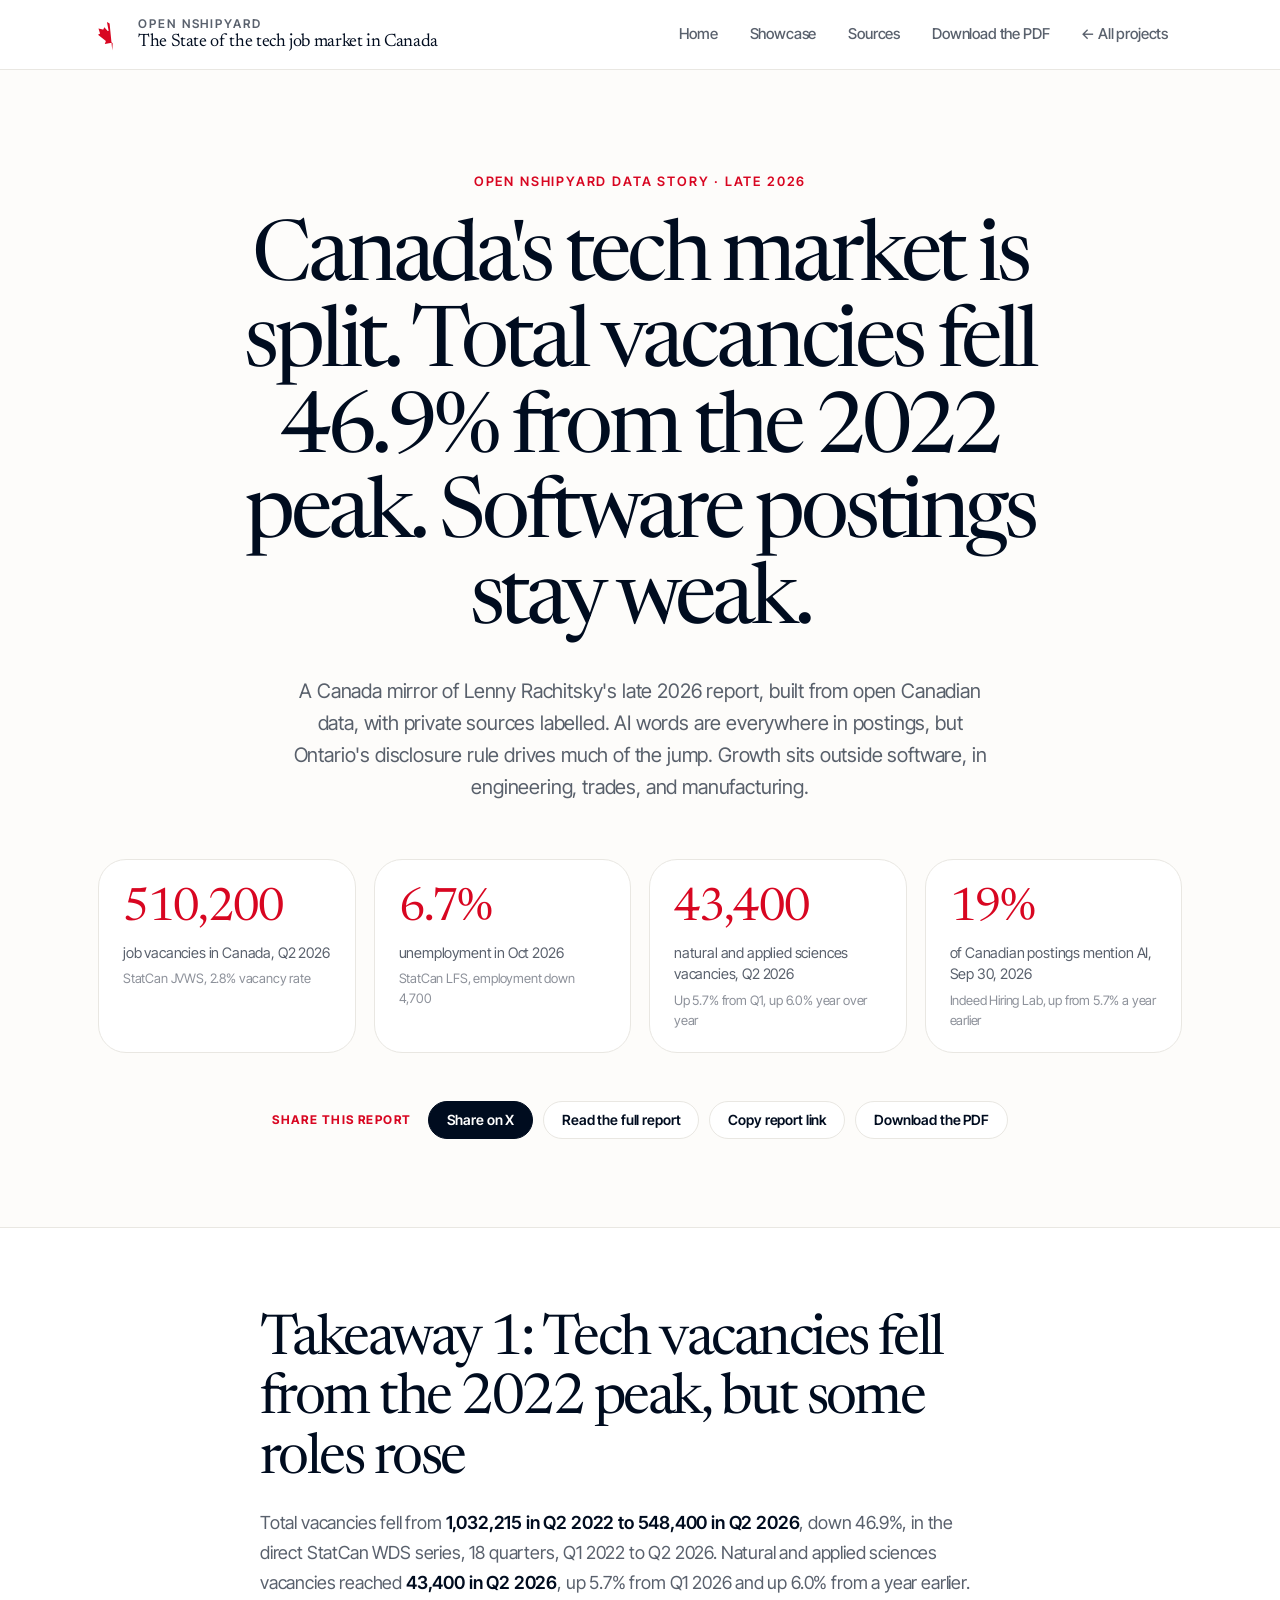
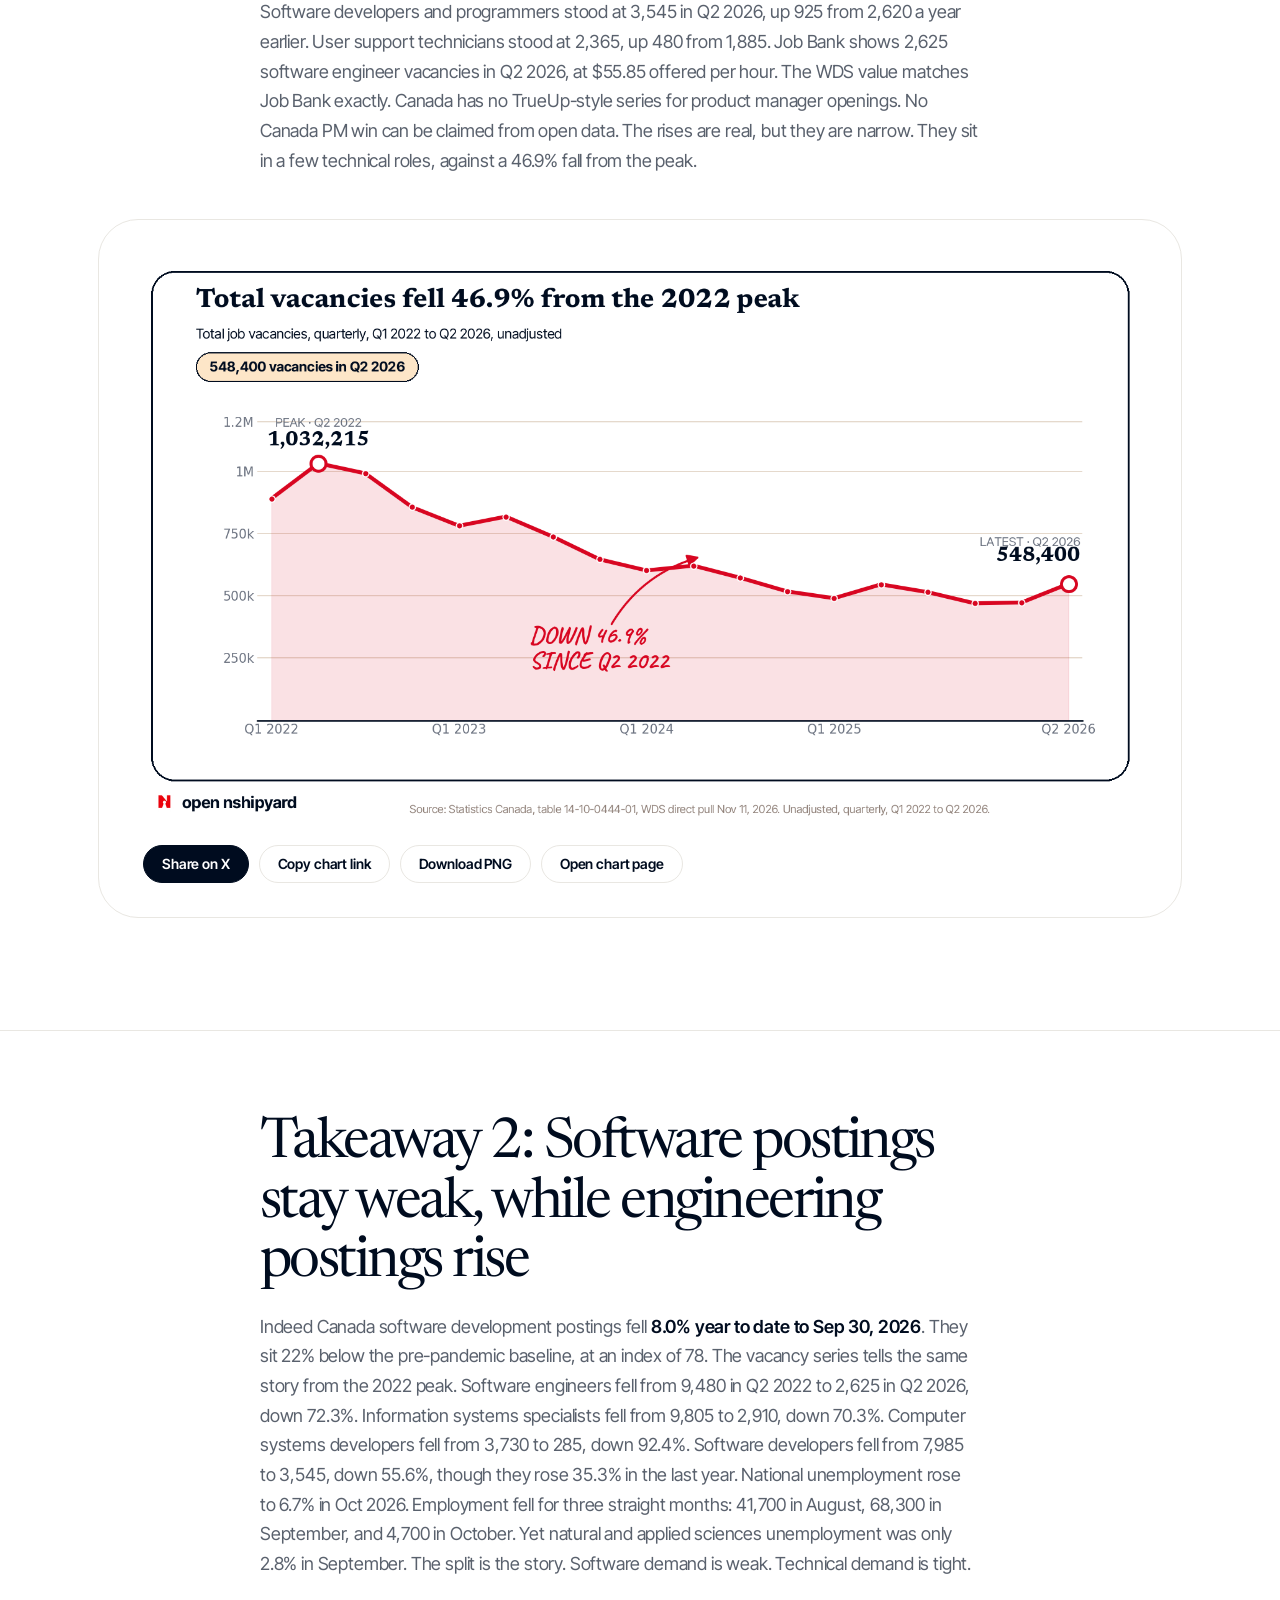
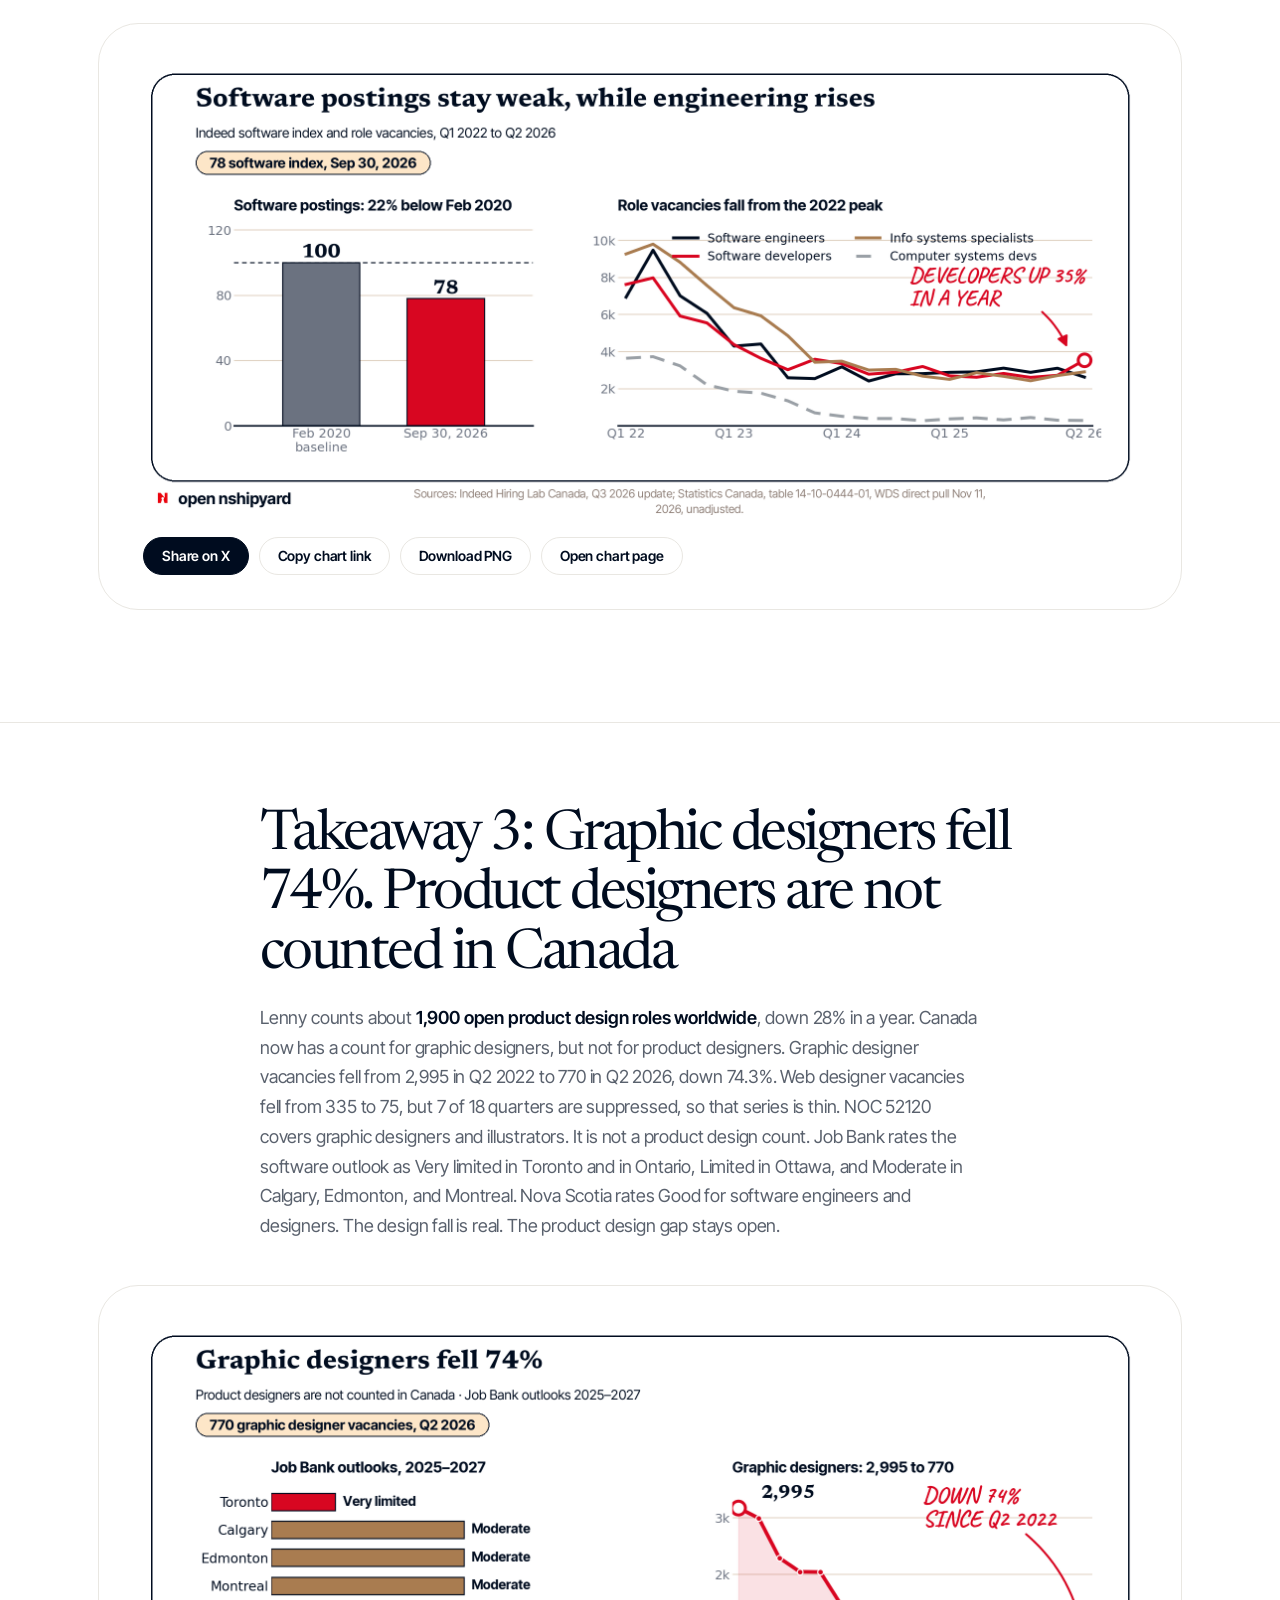
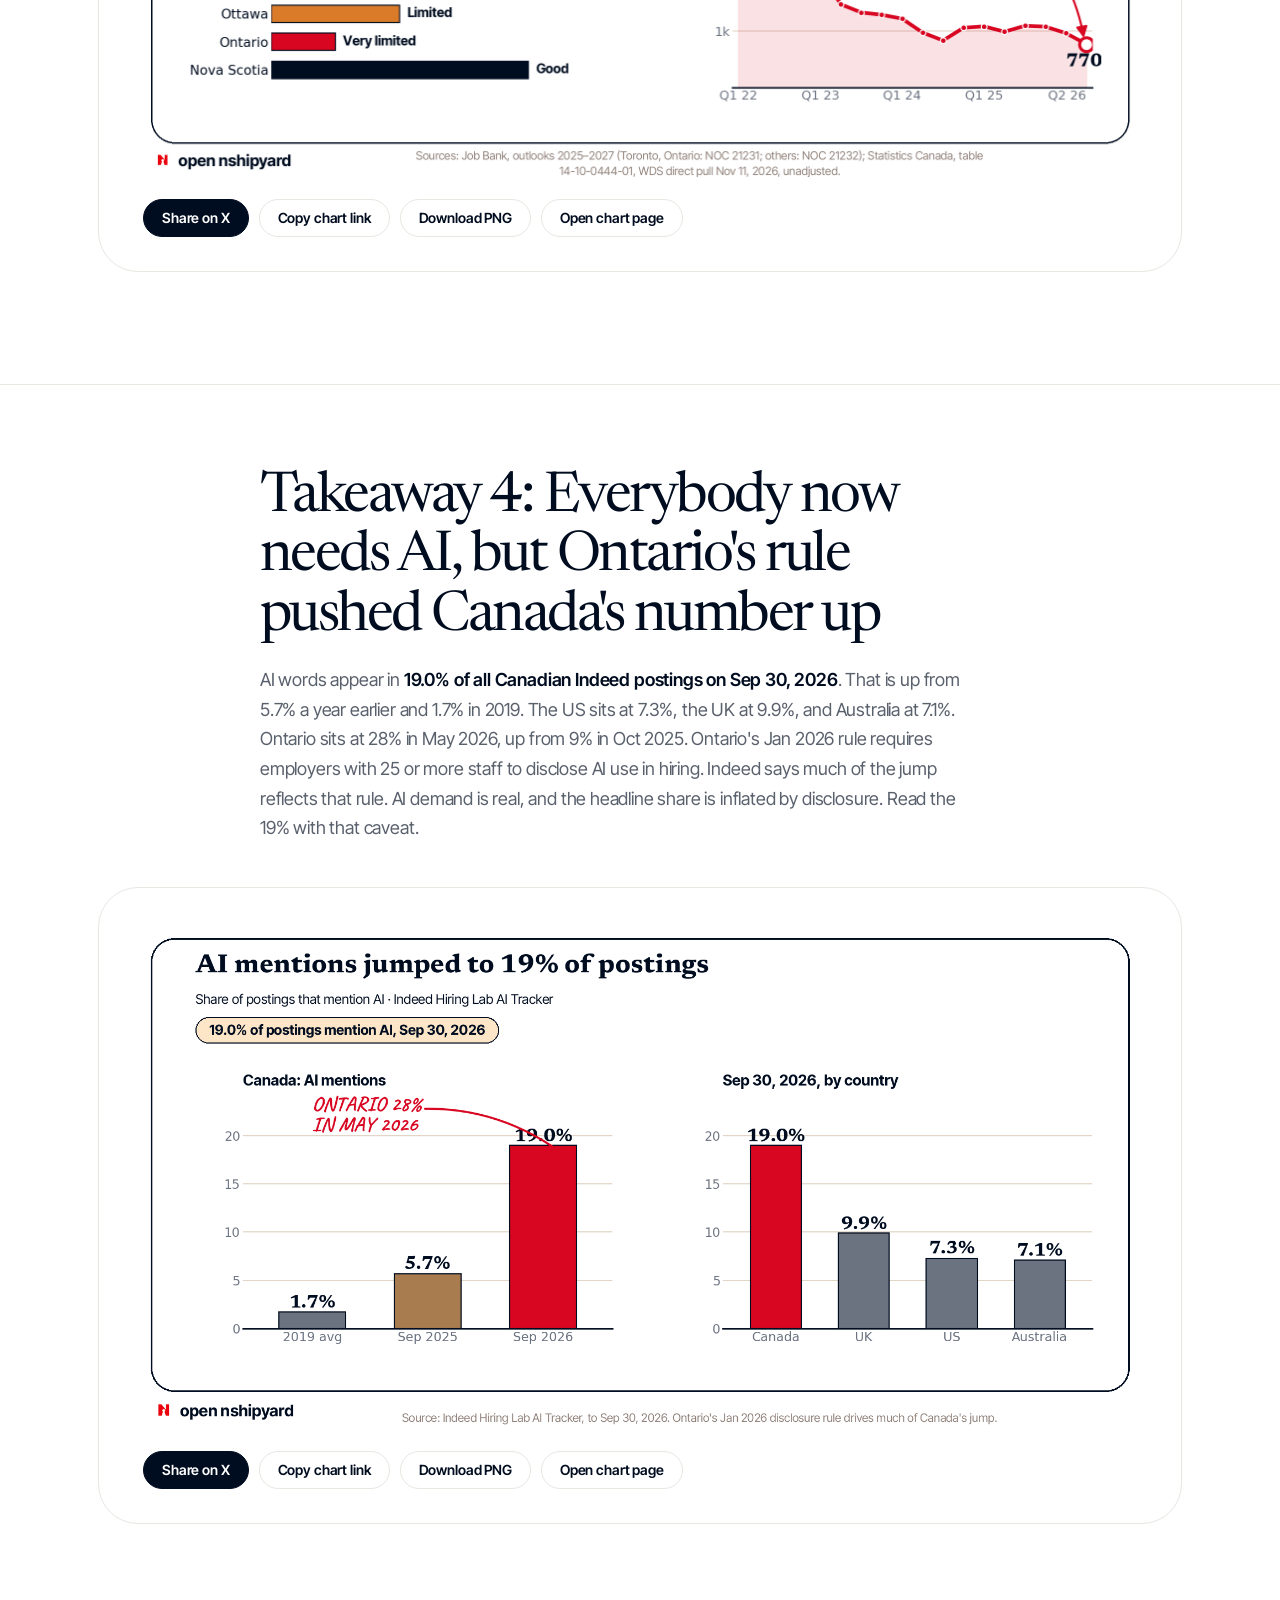
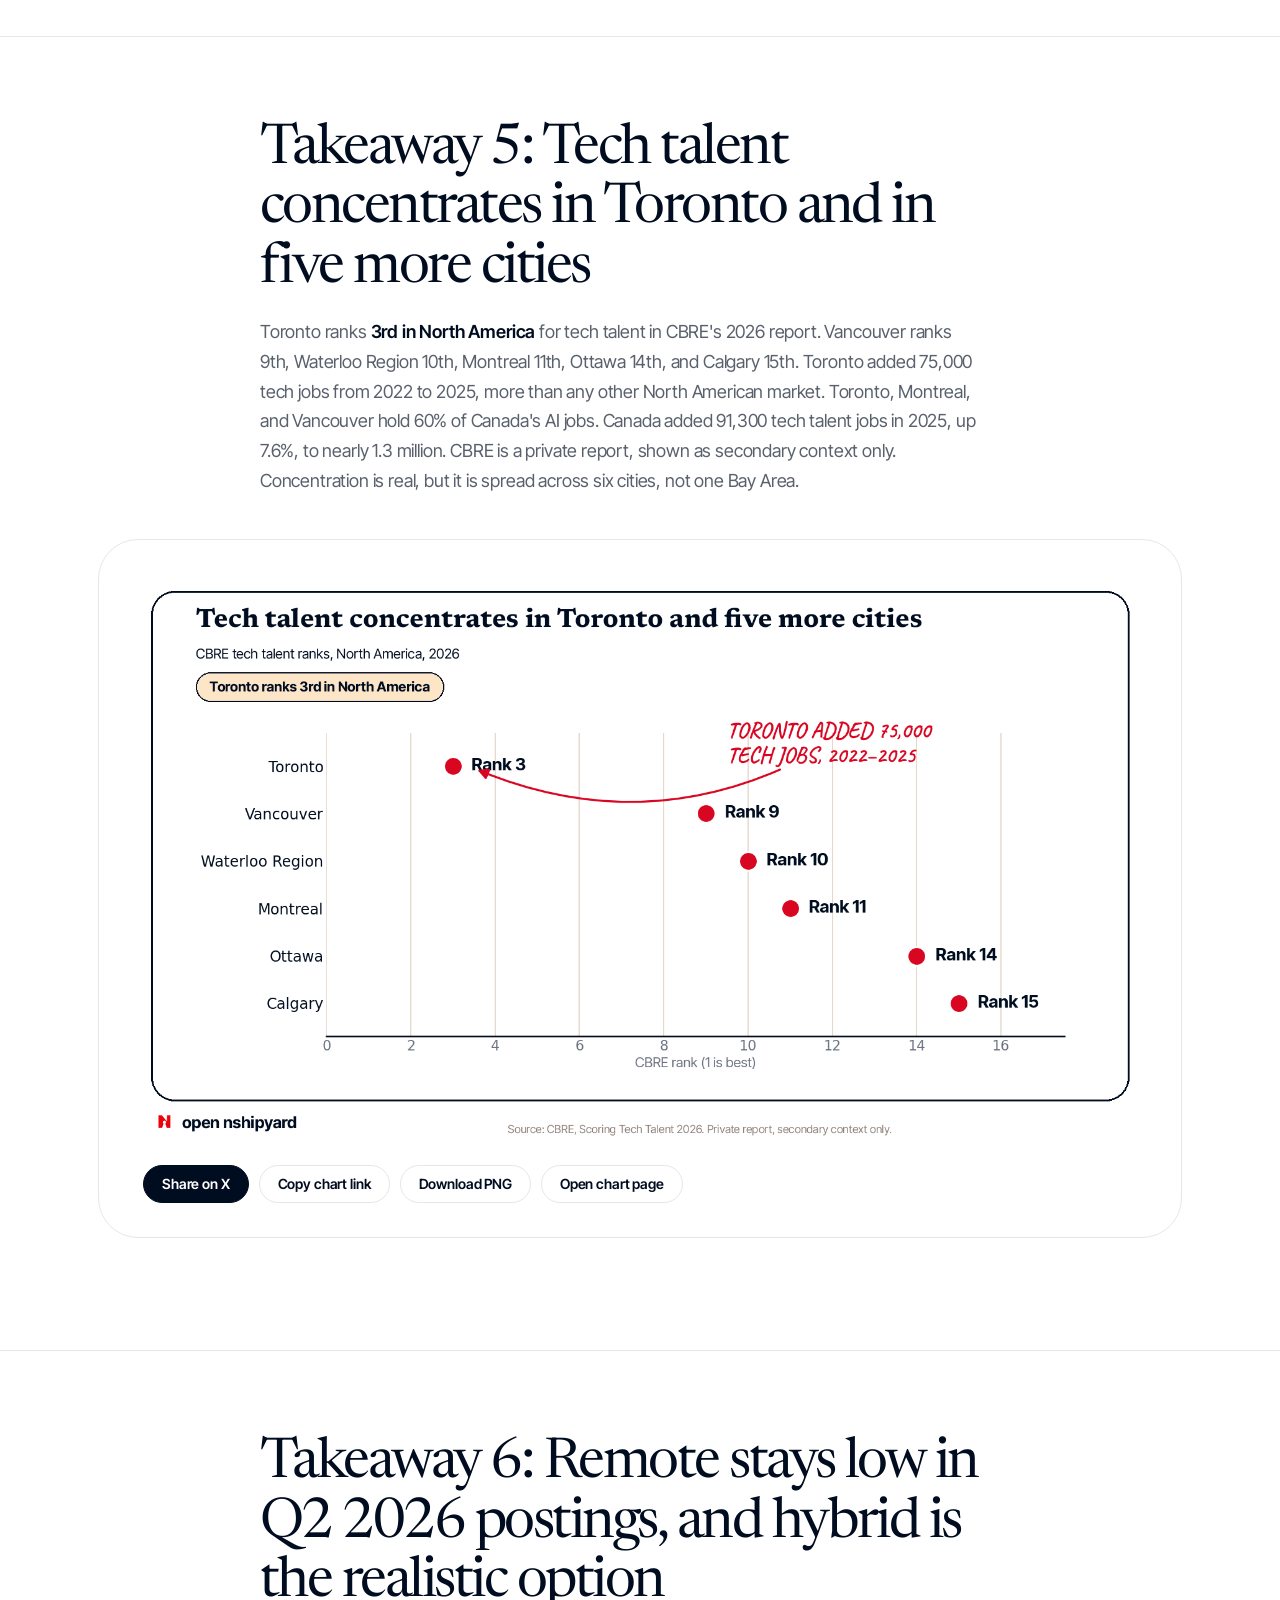
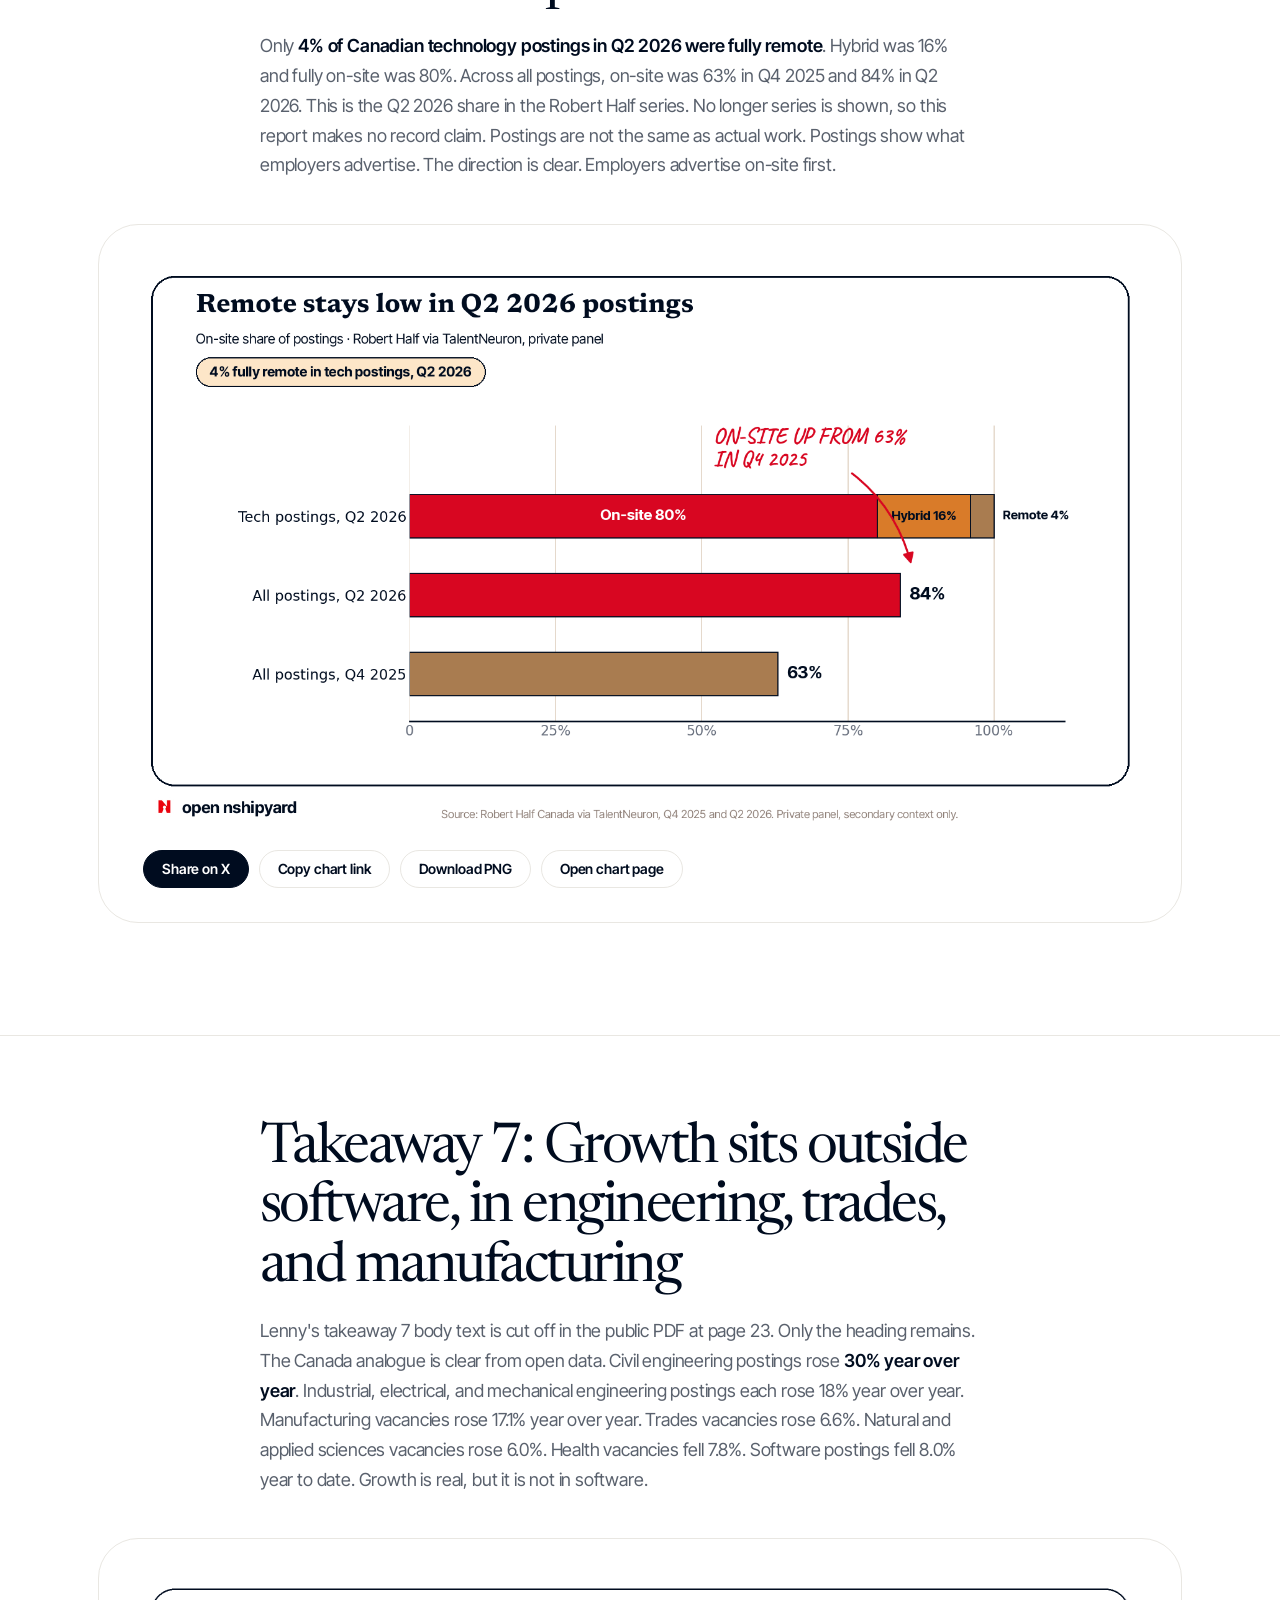
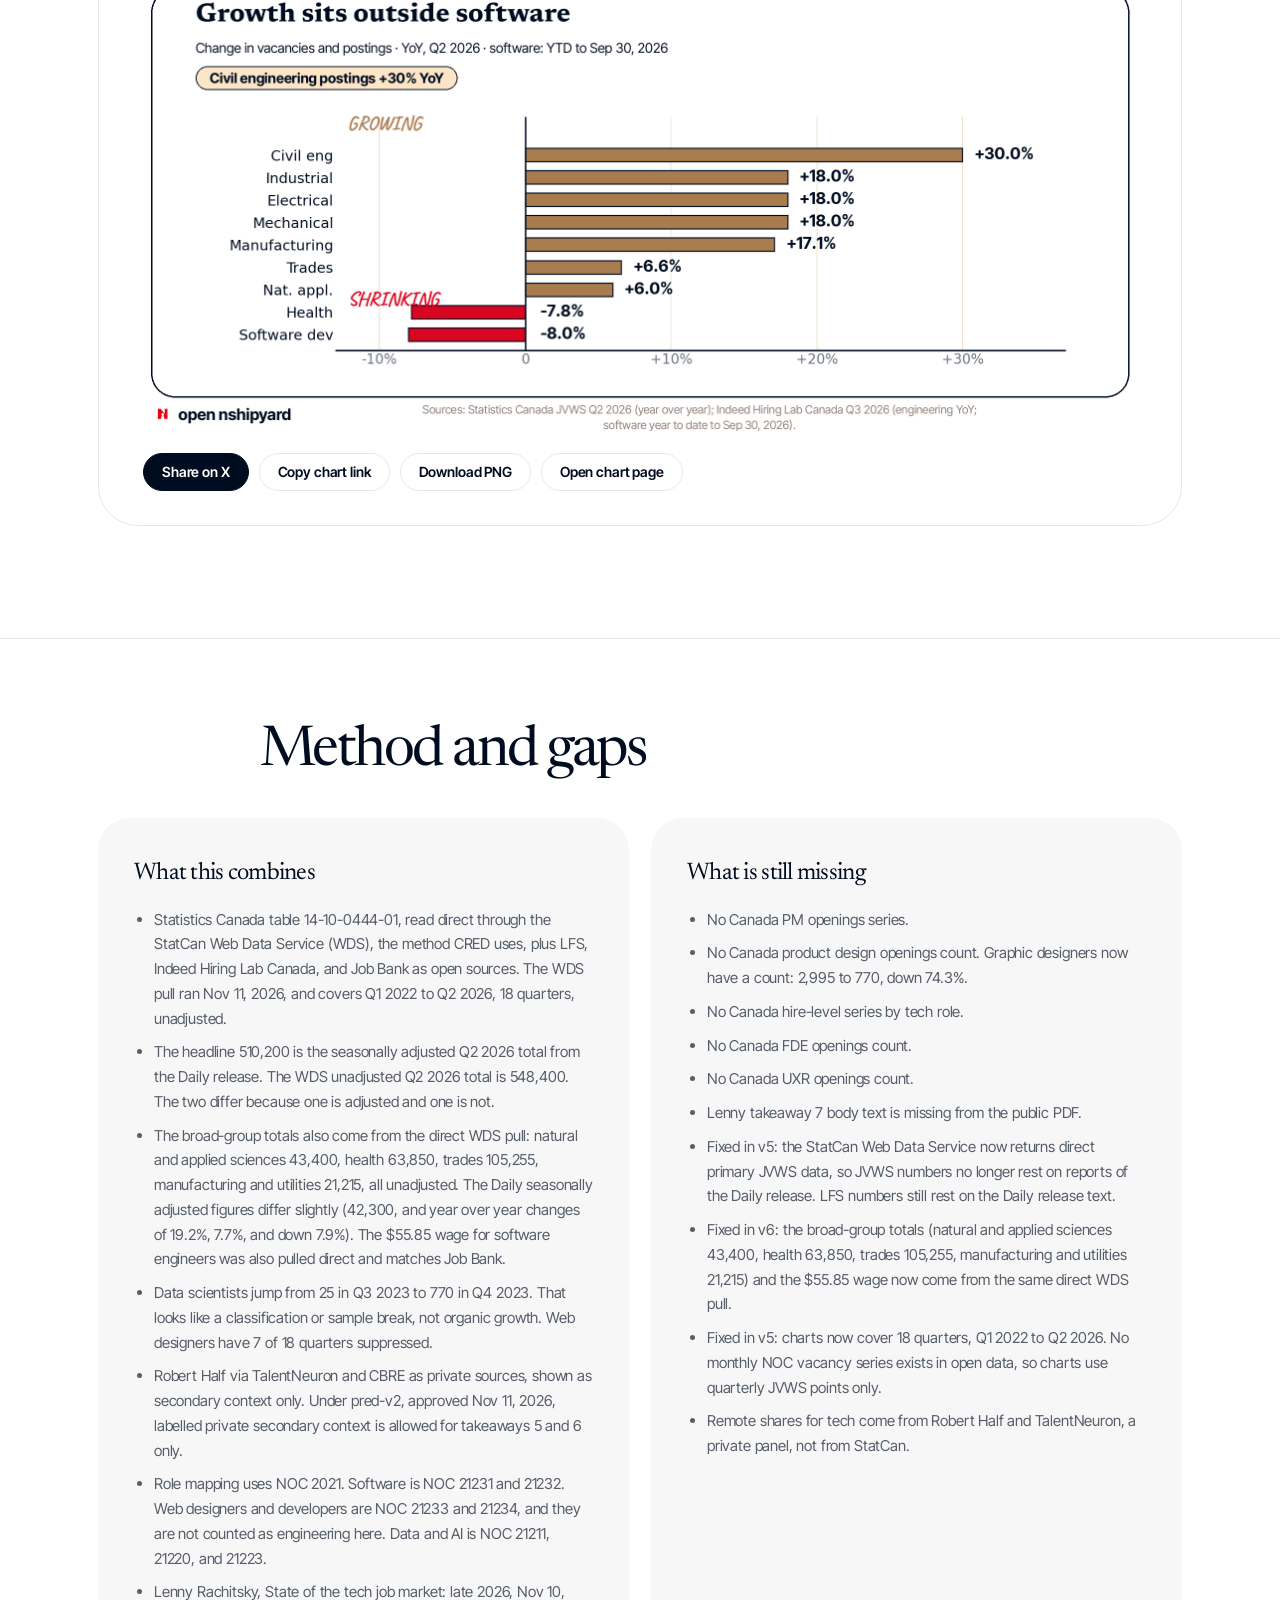
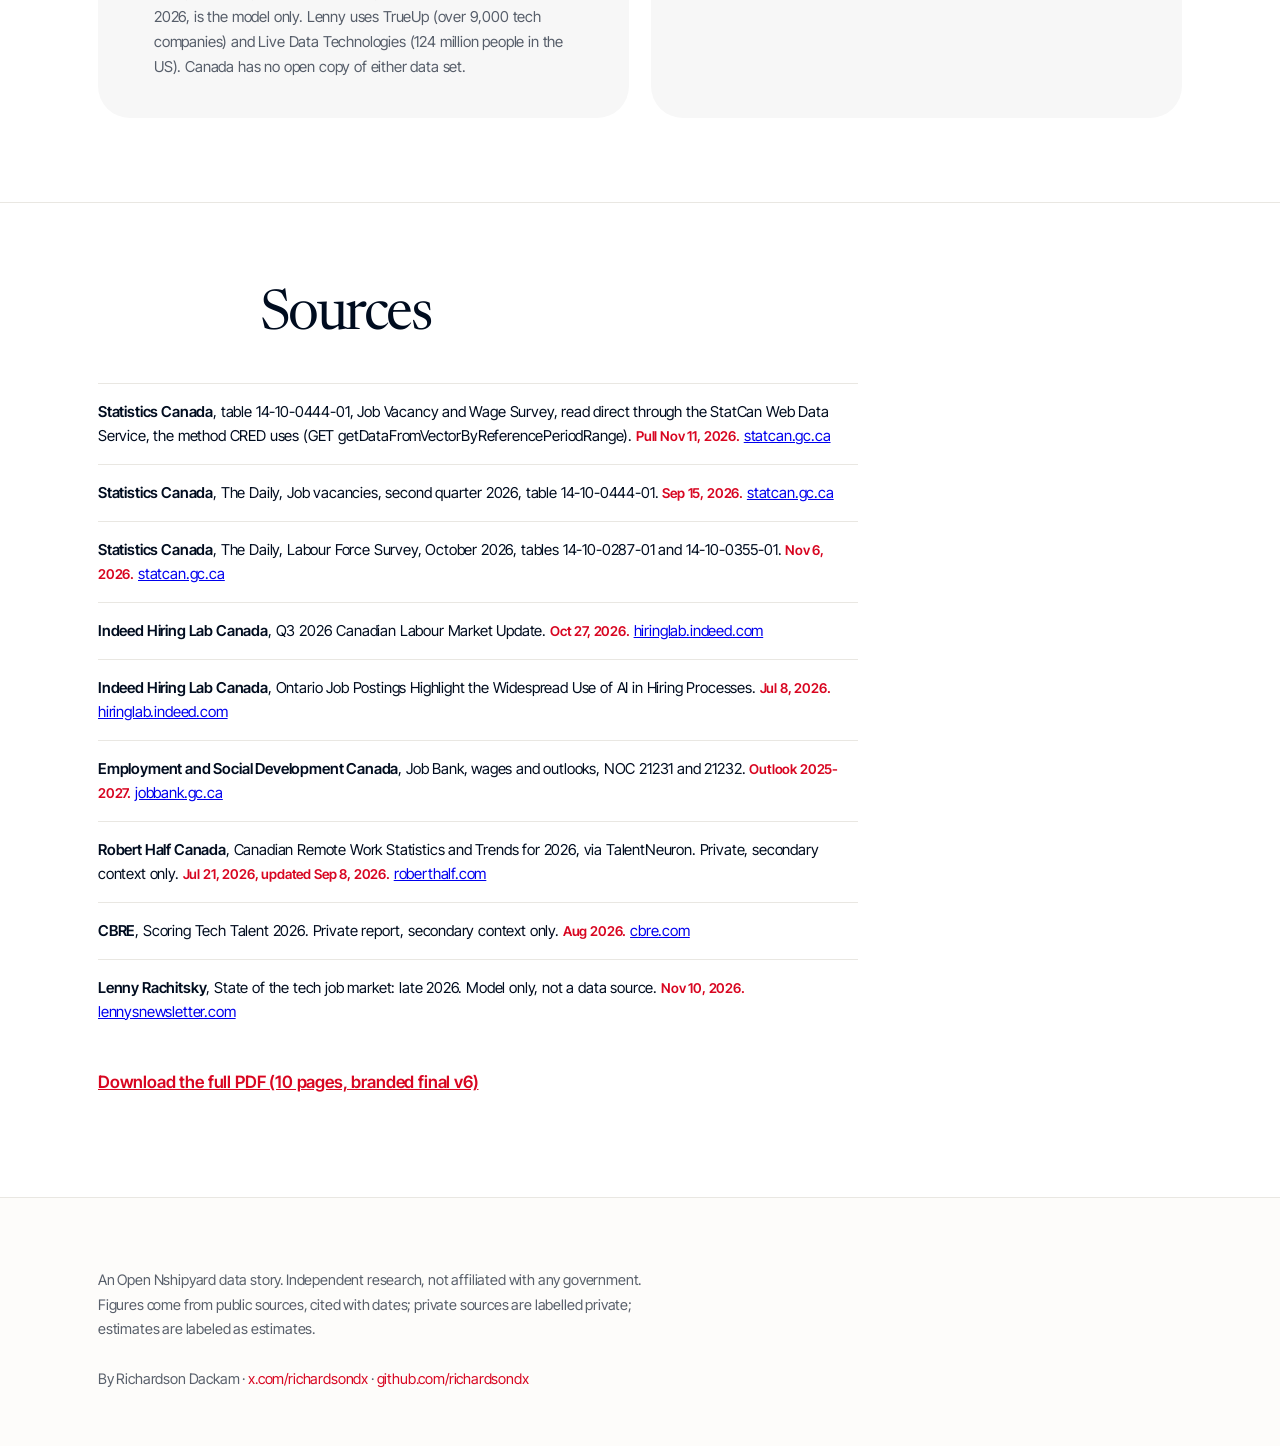
==== index.html @ da03ff03 "State of the Canadian tech job market, late 2026: initial site" ====
<!DOCTYPE html>
<html lang="en">
<head>
<meta charset="utf-8">
<meta name="viewport" content="width=device-width, initial-scale=1">
<title>The State of the tech job market in Canada (Late 2026) · Open Nshipyard</title>
<meta name="description" content="A Canada mirror of Lenny Rachitsky's late 2026 tech job market report, built from open Canadian data, with private sources labelled. Total vacancies fell 46.9% from the 2022 peak, software postings stay weak, and growth sits outside software.">
<link rel="preconnect" href="https://fonts.googleapis.com">
<link rel="preconnect" href="https://fonts.gstatic.com" crossorigin>
<link href="https://fonts.googleapis.com/css2?family=Newsreader:opsz,wght@6..72,400&family=Inter+Tight:wght@400;500;600;700&display=swap" rel="stylesheet">
<link rel="stylesheet" href="styles.css">
<meta property="og:type" content="website">
<meta property="og:site_name" content="Open Nshipyard">
<meta property="og:title" content="The State of the tech job market in Canada (Late 2026) · Open Nshipyard">
<meta property="og:description" content="Total vacancies fell 46.9% from the 2022 peak. Software postings stay weak. Growth sits outside software, in engineering, trades, and manufacturing.">
<link rel="canonical" href="https://techjobs.canada.nshipyard.com/">
<meta property="og:url" content="https://techjobs.canada.nshipyard.com/">
<meta property="og:image" content="https://techjobs.canada.nshipyard.com/og/og-image.png">
<meta property="og:image:width" content="1200">
<meta property="og:image:height" content="630">
<meta property="og:image:alt" content="Canada's tech market is split. Total vacancies fell 46.9% from the 2022 peak.">
<meta name="twitter:card" content="summary_large_image">
<meta name="twitter:title" content="The State of the tech job market in Canada (Late 2026) · Open Nshipyard">
<meta name="twitter:description" content="Total vacancies fell 46.9% from the 2022 peak. Software postings stay weak. Growth sits outside software, in engineering, trades, and manufacturing.">
<meta name="twitter:image" content="https://techjobs.canada.nshipyard.com/og/og-image.png">
</head>
<body>

<header class="site-header" id="top">
  <div class="header-inner" id="headerInner">
    <a class="wordmark" href="#top" aria-label="Open Nshipyard: The State of the tech job market in Canada">
      <svg viewBox="-1860 -2000 3720 4030" aria-hidden="true" fill="currentColor"><path d="m-90 2030 45-863a95 95 0 0 0-111-98l-859 151 116-320a65 65 0 0 0-20-73l-941-762 212-99a65 65 0 0 0 34-79l-186-572 542 115a65 65 0 0 0 73-38l105-247 423 454a65 65 0 0 0 111-57l-204-1052 327 189a65 65 0 91-27l332-652 332 652a65 65 0 0 0 91 27l327-189-204 1052a65 65 0 0 0 111 57l423-454 105 247a65 65 0 0 0 73 38l542-115-186 572a65 65 0 0 0 34 79l212 99-941 762a65 65 0 0 0-20 73l116 320-859-151a95 95 0 0 0-111 98l45 863z"></path></svg>
      <span class="wordmark-text">
        <span class="wordmark-umbrella">Open Nshipyard</span>
        <span class="wordmark-project">The State of the tech job market in Canada</span>
      </span>
    </a>
    <button type="button" class="menu-btn" id="menuBtn" aria-expanded="false">Menu</button>
    <nav class="header-nav" aria-label="Primary">
      <a href="index.html">Home</a>
      <a href="showcase.html">Showcase</a>
      <a href="#sources" class="hide-m">Sources</a>
      <a href="The-State-of-the-tech-job-market-in-Canada-Late-2026-final-v6.pdf">Download the PDF</a>
      <a href="https://canada.nshipyard.com">← All projects</a>
    </nav>
  </div>
</header>

<main>
  <div class="hero">
    <div class="wrap">
      <span class="kicker">Open Nshipyard data story · Late 2026</span>
      <h1>Canada's tech market is split. Total vacancies fell 46.9% from the 2022 peak. Software postings stay weak.</h1>
      <p class="lede">A Canada mirror of Lenny Rachitsky's late 2026 report, built from open Canadian data, with private sources labelled. AI words are everywhere in postings, but Ontario's disclosure rule drives much of the jump. Growth sits outside software, in engineering, trades, and manufacturing.</p>
      <div class="stat-grid">
        <div class="stat-card">
          <div class="stat-num">510,200</div>
          <div class="stat-label"><span>job vacancies in Canada, Q2 2026</span><em>StatCan JVWS, 2.8% vacancy rate</em></div>
        </div>
        <div class="stat-card">
          <div class="stat-num">6.7%</div>
          <div class="stat-label"><span>unemployment in Oct 2026</span><em>StatCan LFS, employment down 4,700</em></div>
        </div>
        <div class="stat-card">
          <div class="stat-num">43,400</div>
          <div class="stat-label"><span>natural and applied sciences vacancies, Q2 2026</span><em>Up 5.7% from Q1, up 6.0% year over year</em></div>
        </div>
        <div class="stat-card">
          <div class="stat-num">19%</div>
          <div class="stat-label"><span>of Canadian postings mention AI, Sep 30, 2026</span><em>Indeed Hiring Lab, up from 5.7% a year earlier</em></div>
        </div>
      </div>
      <div class="share-section">
        <span class="share-section-label">Share this report</span>
        <a class="share-btn share-btn-x" href="https://twitter.com/intent/tweet?text=Canada%27s%20tech%20market%20is%20split.%20Total%20vacancies%20fell%2046.9%25%20from%20the%202022%20peak.&url=https%3A//techjobs.canada.nshipyard.com/" target="_blank" rel="noopener">Share on X</a>
        <a class="share-btn" href="article.html">Read the full report</a>
        <button class="share-btn" type="button" data-copy="https://techjobs.canada.nshipyard.com/">Copy report link</button>
        <a class="share-btn" href="The-State-of-the-tech-job-market-in-Canada-Late-2026-final-v6.pdf">Download the PDF</a>
      </div>
    </div>
  </div>

  <section class="block">
    <div class="wrap">
      <div class="narrow">
        <h2>Takeaway 1: Tech vacancies fell from the 2022 peak, but some roles rose</h2>
        <p class="section-sub">Total vacancies fell from <strong>1,032,215 in Q2 2022 to 548,400 in Q2 2026</strong>, down 46.9%, in the direct StatCan WDS series, 18 quarters, Q1 2022 to Q2 2026. Natural and applied sciences vacancies reached <strong>43,400 in Q2 2026</strong>, up 5.7% from Q1 2026 and up 6.0% from a year earlier. Software developers and programmers stood at 3,545 in Q2 2026, up 925 from 2,620 a year earlier. User support technicians stood at 2,365, up 480 from 1,885. Job Bank shows 2,625 software engineer vacancies in Q2 2026, at $55.85 offered per hour. The WDS value matches Job Bank exactly. Canada has no TrueUp-style series for product manager openings. No Canada PM win can be claimed from open data. The rises are real, but they are narrow. They sit in a few technical roles, against a 46.9% fall from the peak.</p>
      </div>
      <div class="chart-card">
        <img src="charts/chart1-tech-vacancies.png" alt="Line chart: total vacancies, 1,032,215 in Q2 2022, falling to 548,400 in Q2 2026, 18 quarters, unadjusted" style="width:100%;height:auto;display:block">
      <div class="share-row">
        <a class="share-btn share-btn-x" href="https://twitter.com/intent/tweet?text=Total%20vacancies%20fell%2046.9%25%20from%20the%202022%20peak.%201%2C032%2C215%20to%20548%2C400.&url=https%3A//techjobs.canada.nshipyard.com/chart-1.html" target="_blank" rel="noopener">Share on X</a>
        <button class="share-btn" type="button" data-copy="https://techjobs.canada.nshipyard.com/chart-1.html">Copy chart link</button>
        <a class="share-btn" href="og/chart-1.png" download>Download PNG</a>
        <a class="share-btn" href="chart-1.html">Open chart page</a>
      </div>
      </div>
    </div>
  </section>

  <section class="block">
    <div class="wrap">
      <div class="narrow">
        <h2>Takeaway 2: Software postings stay weak, while engineering postings rise</h2>
        <p class="section-sub">Indeed Canada software development postings fell <strong>8.0% year to date to Sep 30, 2026</strong>. They sit 22% below the pre-pandemic baseline, at an index of 78. The vacancy series tells the same story from the 2022 peak. Software engineers fell from 9,480 in Q2 2022 to 2,625 in Q2 2026, down 72.3%. Information systems specialists fell from 9,805 to 2,910, down 70.3%. Computer systems developers fell from 3,730 to 285, down 92.4%. Software developers fell from 7,985 to 3,545, down 55.6%, though they rose 35.3% in the last year. National unemployment rose to 6.7% in Oct 2026. Employment fell for three straight months: 41,700 in August, 68,300 in September, and 4,700 in October. Yet natural and applied sciences unemployment was only 2.8% in September. The split is the story. Software demand is weak. Technical demand is tight.</p>
      </div>
      <div class="chart-card">
        <img src="charts/chart2-software-postings.png" alt="Two panels: Indeed software development postings index, 100 in Feb 2020, 78 on Sep 30, 2026; and role vacancies falling from the 2022 peak" style="width:100%;height:auto;display:block">
      <div class="share-row">
        <a class="share-btn share-btn-x" href="https://twitter.com/intent/tweet?text=Software%20postings%20stay%20weak%2C%20while%20engineering%20postings%20rise.%20Software%20index%2078%2C%20down%208.0%25%20YTD.&url=https%3A//techjobs.canada.nshipyard.com/chart-2.html" target="_blank" rel="noopener">Share on X</a>
        <button class="share-btn" type="button" data-copy="https://techjobs.canada.nshipyard.com/chart-2.html">Copy chart link</button>
        <a class="share-btn" href="og/chart-2.png" download>Download PNG</a>
        <a class="share-btn" href="chart-2.html">Open chart page</a>
      </div>
      </div>
    </div>
  </section>

  <section class="block">
    <div class="wrap">
      <div class="narrow">
        <h2>Takeaway 3: Graphic designers fell 74%. Product designers are not counted in Canada</h2>
        <p class="section-sub">Lenny counts about <strong>1,900 open product design roles worldwide</strong>, down 28% in a year. Canada now has a count for graphic designers, but not for product designers. Graphic designer vacancies fell from 2,995 in Q2 2022 to 770 in Q2 2026, down 74.3%. Web designer vacancies fell from 335 to 75, but 7 of 18 quarters are suppressed, so that series is thin. NOC 52120 covers graphic designers and illustrators. It is not a product design count. Job Bank rates the software outlook as Very limited in Toronto and in Ontario, Limited in Ottawa, and Moderate in Calgary, Edmonton, and Montreal. Nova Scotia rates Good for software engineers and designers. The design fall is real. The product design gap stays open.</p>
      </div>
      <div class="chart-card">
        <img src="charts/chart3-outlooks.png" alt="Two panels: Job Bank outlooks by city, Toronto Very limited, Calgary Moderate, Edmonton Moderate, Montreal Moderate, Ottawa Limited, Ontario Very limited, Nova Scotia Good; and graphic designer vacancies falling from 2,995 in Q2 2022 to 770 in Q2 2026" style="width:100%;height:auto;display:block">
      <div class="share-row">
        <a class="share-btn share-btn-x" href="https://twitter.com/intent/tweet?text=Graphic%20designers%20fell%2074%25.%20Product%20design%20still%20has%20no%20count.%202%2C995%20to%20770.&url=https%3A//techjobs.canada.nshipyard.com/chart-3.html" target="_blank" rel="noopener">Share on X</a>
        <button class="share-btn" type="button" data-copy="https://techjobs.canada.nshipyard.com/chart-3.html">Copy chart link</button>
        <a class="share-btn" href="og/chart-3.png" download>Download PNG</a>
        <a class="share-btn" href="chart-3.html">Open chart page</a>
      </div>
      </div>
    </div>
  </section>

  <section class="block">
    <div class="wrap">
      <div class="narrow">
        <h2>Takeaway 4: Everybody now needs AI, but Ontario's rule pushed Canada's number up</h2>
        <p class="section-sub">AI words appear in <strong>19.0% of all Canadian Indeed postings on Sep 30, 2026</strong>. That is up from 5.7% a year earlier and 1.7% in 2019. The US sits at 7.3%, the UK at 9.9%, and Australia at 7.1%. Ontario sits at 28% in May 2026, up from 9% in Oct 2025. Ontario's Jan 2026 rule requires employers with 25 or more staff to disclose AI use in hiring. Indeed says much of the jump reflects that rule. AI demand is real, and the headline share is inflated by disclosure. Read the 19% with that caveat.</p>
      </div>
      <div class="chart-card">
        <img src="charts/chart4-ai-mentions.png" alt="Bar charts: Canada AI mentions 1.7% in 2019, 5.7% in Sep 2025, 19.0% in Sep 2026; by country Sep 30, 2026, Canada 19.0%, UK 9.9%, US 7.3%, Australia 7.1%" style="width:100%;height:auto;display:block">
      <div class="share-row">
        <a class="share-btn share-btn-x" href="https://twitter.com/intent/tweet?text=Everybody%20now%20needs%20AI%2C%20but%20the%20Canada%20jump%20has%20a%20rule%20behind%20it.%2019.0%25%20of%20postings%20mention%20AI.&url=https%3A//techjobs.canada.nshipyard.com/chart-4.html" target="_blank" rel="noopener">Share on X</a>
        <button class="share-btn" type="button" data-copy="https://techjobs.canada.nshipyard.com/chart-4.html">Copy chart link</button>
        <a class="share-btn" href="og/chart-4.png" download>Download PNG</a>
        <a class="share-btn" href="chart-4.html">Open chart page</a>
      </div>
      </div>
    </div>
  </section>

  <section class="block">
    <div class="wrap">
      <div class="narrow">
        <h2>Takeaway 5: Tech talent concentrates in Toronto and in five more cities</h2>
        <p class="section-sub">Toronto ranks <strong>3rd in North America</strong> for tech talent in CBRE's 2026 report. Vancouver ranks 9th, Waterloo Region 10th, Montreal 11th, Ottawa 14th, and Calgary 15th. Toronto added 75,000 tech jobs from 2022 to 2025, more than any other North American market. Toronto, Montreal, and Vancouver hold 60% of Canada's AI jobs. Canada added 91,300 tech talent jobs in 2025, up 7.6%, to nearly 1.3 million. CBRE is a private report, shown as secondary context only. Concentration is real, but it is spread across six cities, not one Bay Area.</p>
      </div>
      <div class="chart-card">
        <img src="charts/chart5-geography.png" alt="Dot plot: CBRE tech talent ranks, Toronto 3, Vancouver 9, Waterloo Region 10, Montreal 11, Ottawa 14, Calgary 15" style="width:100%;height:auto;display:block">
      <div class="share-row">
        <a class="share-btn share-btn-x" href="https://twitter.com/intent/tweet?text=Tech%20talent%20concentrates%20in%20Toronto%20and%20five%20more%20cities.%20Toronto%20ranks%203rd%20in%20North%20America.&url=https%3A//techjobs.canada.nshipyard.com/chart-5.html" target="_blank" rel="noopener">Share on X</a>
        <button class="share-btn" type="button" data-copy="https://techjobs.canada.nshipyard.com/chart-5.html">Copy chart link</button>
        <a class="share-btn" href="og/chart-5.png" download>Download PNG</a>
        <a class="share-btn" href="chart-5.html">Open chart page</a>
      </div>
      </div>
    </div>
  </section>

  <section class="block">
    <div class="wrap">
      <div class="narrow">
        <h2>Takeaway 6: Remote stays low in Q2 2026 postings, and hybrid is the realistic option</h2>
        <p class="section-sub">Only <strong>4% of Canadian technology postings in Q2 2026 were fully remote</strong>. Hybrid was 16% and fully on-site was 80%. Across all postings, on-site was 63% in Q4 2025 and 84% in Q2 2026. This is the Q2 2026 share in the Robert Half series. No longer series is shown, so this report makes no record claim. Postings are not the same as actual work. Postings show what employers advertise. The direction is clear. Employers advertise on-site first.</p>
      </div>
      <div class="chart-card">
        <img src="charts/chart6-remote.png" alt="Bar chart: on-site share of postings, tech postings Q2 2026 80%, all postings Q2 2026 84%, all postings Q4 2025 63%" style="width:100%;height:auto;display:block">
      <div class="share-row">
        <a class="share-btn share-btn-x" href="https://twitter.com/intent/tweet?text=Remote%20stays%20low%20in%20Q2%202026%20postings.%204%25%20fully%20remote%2C%2080%25%20on-site.&url=https%3A//techjobs.canada.nshipyard.com/chart-6.html" target="_blank" rel="noopener">Share on X</a>
        <button class="share-btn" type="button" data-copy="https://techjobs.canada.nshipyard.com/chart-6.html">Copy chart link</button>
        <a class="share-btn" href="og/chart-6.png" download>Download PNG</a>
        <a class="share-btn" href="chart-6.html">Open chart page</a>
      </div>
      </div>
    </div>
  </section>

  <section class="block">
    <div class="wrap">
      <div class="narrow">
        <h2>Takeaway 7: Growth sits outside software, in engineering, trades, and manufacturing</h2>
        <p class="section-sub">Lenny's takeaway 7 body text is cut off in the public PDF at page 23. Only the heading remains. The Canada analogue is clear from open data. Civil engineering postings rose <strong>30% year over year</strong>. Industrial, electrical, and mechanical engineering postings each rose 18% year over year. Manufacturing vacancies rose 17.1% year over year. Trades vacancies rose 6.6%. Natural and applied sciences vacancies rose 6.0%. Health vacancies fell 7.8%. Software postings fell 8.0% year to date. Growth is real, but it is not in software.</p>
      </div>
      <div class="chart-card">
        <img src="charts/chart7-outside-software.png" alt="Bar chart: change in vacancies and postings, manufacturing up 17.1% year over year, civil engineering up 30%, industrial, electrical and mechanical up 18% each, natural and applied sciences up 6.0%, trades up 6.6%, health down 7.8%, software development down 8.0% year to date" style="width:100%;height:auto;display:block">
      <div class="share-row">
        <a class="share-btn share-btn-x" href="https://twitter.com/intent/tweet?text=Growth%20sits%20outside%20software.%20Manufacturing%20up%2017.1%25%2C%20trades%20up%206.6%25.&url=https%3A//techjobs.canada.nshipyard.com/chart-7.html" target="_blank" rel="noopener">Share on X</a>
        <button class="share-btn" type="button" data-copy="https://techjobs.canada.nshipyard.com/chart-7.html">Copy chart link</button>
        <a class="share-btn" href="og/chart-7.png" download>Download PNG</a>
        <a class="share-btn" href="chart-7.html">Open chart page</a>
      </div>
      </div>
    </div>
  </section>

  <section class="block">
    <div class="wrap">
      <div class="narrow">
        <h2>Method and gaps</h2>
      </div>
      <div class="two-col" style="margin-top:36px">
        <div class="info-card">
          <h3>What this combines</h3>
          <ul>
            <li>Statistics Canada table 14-10-0444-01, read direct through the StatCan Web Data Service (WDS), the method CRED uses, plus LFS, Indeed Hiring Lab Canada, and Job Bank as open sources. The WDS pull ran Nov 11, 2026, and covers Q1 2022 to Q2 2026, 18 quarters, unadjusted.</li>
            <li>The headline 510,200 is the seasonally adjusted Q2 2026 total from the Daily release. The WDS unadjusted Q2 2026 total is 548,400. The two differ because one is adjusted and one is not.</li>
            <li>The broad-group totals also come from the direct WDS pull: natural and applied sciences 43,400, health 63,850, trades 105,255, manufacturing and utilities 21,215, all unadjusted. The Daily seasonally adjusted figures differ slightly (42,300, and year over year changes of 19.2%, 7.7%, and down 7.9%). The $55.85 wage for software engineers was also pulled direct and matches Job Bank.</li>
            <li>Data scientists jump from 25 in Q3 2023 to 770 in Q4 2023. That looks like a classification or sample break, not organic growth. Web designers have 7 of 18 quarters suppressed.</li>
            <li>Robert Half via TalentNeuron and CBRE as private sources, shown as secondary context only. Under pred-v2, approved Nov 11, 2026, labelled private secondary context is allowed for takeaways 5 and 6 only.</li>
            <li>Role mapping uses NOC 2021. Software is NOC 21231 and 21232. Web designers and developers are NOC 21233 and 21234, and they are not counted as engineering here. Data and AI is NOC 21211, 21220, and 21223.</li>
            <li>Lenny Rachitsky, State of the tech job market: late 2026, Nov 10, 2026, is the model only. Lenny uses TrueUp (over 9,000 tech companies) and Live Data Technologies (124 million people in the US). Canada has no open copy of either data set.</li>
          </ul>
        </div>
        <div class="info-card">
          <h3>What is still missing</h3>
          <ul>
            <li>No Canada PM openings series.</li>
            <li>No Canada product design openings count. Graphic designers now have a count: 2,995 to 770, down 74.3%.</li>
            <li>No Canada hire-level series by tech role.</li>
            <li>No Canada FDE openings count.</li>
            <li>No Canada UXR openings count.</li>
            <li>Lenny takeaway 7 body text is missing from the public PDF.</li>
            <li>Fixed in v5: the StatCan Web Data Service now returns direct primary JVWS data, so JVWS numbers no longer rest on reports of the Daily release. LFS numbers still rest on the Daily release text.</li>
            <li>Fixed in v6: the broad-group totals (natural and applied sciences 43,400, health 63,850, trades 105,255, manufacturing and utilities 21,215) and the $55.85 wage now come from the same direct WDS pull.</li>
            <li>Fixed in v5: charts now cover 18 quarters, Q1 2022 to Q2 2026. No monthly NOC vacancy series exists in open data, so charts use quarterly JVWS points only.</li>
            <li>Remote shares for tech come from Robert Half and TalentNeuron, a private panel, not from StatCan.</li>
          </ul>
        </div>
      </div>
    </div>
  </section>

  <section class="block" id="sources">
    <div class="wrap">
      <div class="narrow">
        <h2>Sources</h2>
      </div>
      <ul class="sources-list narrow">
        <li><b>Statistics Canada</b>, table 14-10-0444-01, Job Vacancy and Wage Survey, read direct through the StatCan Web Data Service, the method CRED uses (GET getDataFromVectorByReferencePeriodRange). <span class="date">Pull Nov 11, 2026.</span> <a href="https://www150.statcan.gc.ca/n1/daily-quotidien/260915/dq260915a-eng.htm">statcan.gc.ca</a></li>
        <li><b>Statistics Canada</b>, The Daily, Job vacancies, second quarter 2026, table 14-10-0444-01. <span class="date">Sep 15, 2026.</span> <a href="https://www150.statcan.gc.ca/n1/daily-quotidien/260915/dq260915a-eng.htm">statcan.gc.ca</a></li>
        <li><b>Statistics Canada</b>, The Daily, Labour Force Survey, October 2026, tables 14-10-0287-01 and 14-10-0355-01. <span class="date">Nov 6, 2026.</span> <a href="https://www150.statcan.gc.ca/n1/daily-quotidien/261106/dq261106a-eng.htm">statcan.gc.ca</a></li>
        <li><b>Indeed Hiring Lab Canada</b>, Q3 2026 Canadian Labour Market Update. <span class="date">Oct 27, 2026.</span> <a href="https://hiringlab.indeed.com/en-ca/2026/10/27/q3-2026-canadian-labour-market-update/">hiringlab.indeed.com</a></li>
        <li><b>Indeed Hiring Lab Canada</b>, Ontario Job Postings Highlight the Widespread Use of AI in Hiring Processes. <span class="date">Jul 8, 2026.</span> <a href="https://hiringlab.indeed.com/en-ca/2026/07/08/ontario-job-postings-highlight-the-widespread-use-of-ai-in-hiring-processes/">hiringlab.indeed.com</a></li>
        <li><b>Employment and Social Development Canada</b>, Job Bank, wages and outlooks, NOC 21231 and 21232. <span class="date">Outlook 2025-2027.</span> <a href="https://www.jobbank.gc.ca/">jobbank.gc.ca</a></li>
        <li><b>Robert Half Canada</b>, Canadian Remote Work Statistics and Trends for 2026, via TalentNeuron. Private, secondary context only. <span class="date">Jul 21, 2026, updated Sep 8, 2026.</span> <a href="https://www.roberthalf.com/ca/en/insights/research/canadian-remote-work-statistics-and-trends">roberthalf.com</a></li>
        <li><b>CBRE</b>, Scoring Tech Talent 2026. Private report, secondary context only. <span class="date">Aug 2026.</span> <a href="https://www.cbre.com/insights/books/scoring-tech-talent-2026">cbre.com</a></li>
        <li><b>Lenny Rachitsky</b>, State of the tech job market: late 2026. Model only, not a data source. <span class="date">Nov 10, 2026.</span> <a href="https://www.lennysnewsletter.com/p/state-of-the-tech-job-market-late">lennysnewsletter.com</a></li>
      </ul>
      <p style="margin-top:28px"><a href="The-State-of-the-tech-job-market-in-Canada-Late-2026-final-v6.pdf" style="color:#d80621;font-weight:600">Download the full PDF (10 pages, branded final v6)</a></p>
    </div>
  </section>
</main>

<footer>
  <div class="wrap footer-inner">
    <p class="footer-note">An Open Nshipyard data story. Independent research, not affiliated with any government. Figures come from public sources, cited with dates; private sources are labelled private; estimates are labeled as estimates.<br><br>By Richardson Dackam · <a href="https://x.com/richardsondx">x.com/richardsondx</a> · <a href="https://github.com/richardsondx">github.com/richardsondx</a></p>
  </div>
</footer>

<script>
(function () {
  var menuBtn = document.getElementById("menuBtn");
  var headerInner = document.getElementById("headerInner");
  if (menuBtn && headerInner) {
    menuBtn.addEventListener("click", function () {
      var open = headerInner.classList.toggle("nav-open");
      menuBtn.setAttribute("aria-expanded", open ? "true" : "false");
    });
  }
})();
</script>
<script>
(function () {
  document.querySelectorAll("[data-copy]").forEach(function (btn) {
    btn.addEventListener("click", function () {
      var url = btn.getAttribute("data-copy");
      var label = btn.textContent;
      function done() { btn.textContent = "Copied"; setTimeout(function () { btn.textContent = label; }, 2000); }
      if (navigator.clipboard && navigator.clipboard.writeText) {
        navigator.clipboard.writeText(url).then(done, function () { prompt("Copy this link:", url); });
      } else { prompt("Copy this link:", url); }
    });
  });
})();
</script>
<script>
(function () {
  var box = document.createElement("div");
  box.className = "lightbox";
  box.setAttribute("role", "dialog");
  box.setAttribute("aria-modal", "true");
  box.setAttribute("aria-label", "Chart preview");
  box.innerHTML = '<button class="lightbox-close" type="button" aria-label="Close preview">&times;</button><img alt=""><p class="lightbox-caption"></p>';
  document.body.appendChild(box);
  var big = box.querySelector("img");
  var caption = box.querySelector(".lightbox-caption");
  var closeBtn = box.querySelector(".lightbox-close");
  var lastFocus = null;
  function open(img) {
    lastFocus = document.activeElement;
    big.src = img.getAttribute("src");
    big.alt = img.getAttribute("alt") || "Chart";
    caption.textContent = img.getAttribute("alt") || "";
    box.classList.add("open");
    document.body.style.overflow = "hidden";
    closeBtn.focus();
  }
  function close() {
    box.classList.remove("open");
    document.body.style.overflow = "";
    if (lastFocus && lastFocus.focus) { lastFocus.focus(); }
  }
  document.querySelectorAll('img[src^="charts/"]').forEach(function (img) {
    img.setAttribute("data-lightbox", "");
    img.setAttribute("title", "Click to enlarge");
    img.setAttribute("tabindex", "0");
    img.addEventListener("click", function () { open(img); });
    img.addEventListener("keydown", function (e) {
      if (e.key === "Enter" || e.key === " ") { e.preventDefault(); open(img); }
    });
  });
  closeBtn.addEventListener("click", close);
  big.addEventListener("click", close);
  box.addEventListener("click", function (e) { if (e.target === box) { close(); } });
  document.addEventListener("keydown", function (e) {
    if (e.key === "Escape" && box.classList.contains("open")) { close(); }
  });
})();
</script>
</body>
</html>
---- styles.css ----
/* Open Nshipyard: The Canadian AI Exposure Map.
   National Design Studio register, translated to Canada.
   Deep Canadian red #d80621 primary, ink navy-black on white, display serif headlines. */

:root {
  --paper: #ffffff;
  --paper-warm: #fdfcfa;
  --muted: #f7f7f7;
  --muted-border: #e9e7e2;
  --ink: #000c1f;
  --ink-65: rgba(0, 12, 31, 0.65);
  --ink-45: rgba(0, 12, 31, 0.45);
  --red: #d80621;
  --red-hover: #a80419;
  --red-soft: #fbeff1;
  --serif: "Newsreader", "Source Serif 4", Georgia, "Times New Roman", serif;
  --sans: "Inter Tight", "Inter", -apple-system, BlinkMacSystemFont, "Segoe UI", Roboto, "Helvetica Neue", Arial, sans-serif;
  --radius-card: 40px;
  --radius-pill: 999px;
}

* { box-sizing: border-box; }
html { scroll-behavior: smooth; }
body {
  margin: 0;
  background: var(--paper);
  color: var(--ink);
  font-family: var(--sans);
  font-size: 17px;
  line-height: 1.65;
  letter-spacing: -0.01em;
  -webkit-font-smoothing: antialiased;
}
::selection { background: var(--red); color: #fff; }

/* ---------- header ---------- */
.site-header {
  position: sticky;
  top: 0;
  z-index: 50;
  background: rgba(255, 255, 255, 0.94);
  backdrop-filter: blur(8px);
  border-bottom: 1px solid var(--muted-border);
}
.header-inner {
  max-width: 1140px;
  margin: 0 auto;
  padding: 14px 28px;
  display: flex;
  align-items: center;
  gap: 22px;
}
.wordmark {
  display: flex;
  align-items: center;
  gap: 10px;
  text-decoration: none;
  color: var(--ink);
}
.wordmark svg { width: 30px; height: auto; flex: none; color: #d80621; }
.wordmark-text { display: flex; flex-direction: column; line-height: 1.25; }
.wordmark-umbrella {
  font-family: var(--sans);
  font-weight: 600;
  font-size: 12px;
  letter-spacing: 0.16em;
  text-transform: uppercase;
  color: var(--ink-65);
}
.wordmark-project {
  font-family: var(--serif);
  font-weight: 400;
  font-size: 18px;
  letter-spacing: -0.02em;
}
.header-nav { display: flex; gap: 4px; margin-left: auto; }
.header-nav a {
  text-decoration: none;
  color: var(--ink-65);
  font-size: 15px;
  font-weight: 500;
  padding: 8px 14px;
  border-radius: var(--radius-pill);
}
.header-nav a:hover { color: var(--ink); background: var(--muted); }
.lang-toggle {
  display: flex;
  border: 1px solid var(--muted-border);
  border-radius: var(--radius-pill);
  overflow: hidden;
  margin-left: 8px;
}
.lang-toggle button {
  border: 0;
  background: transparent;
  font: 600 13px/1 var(--sans);
  padding: 9px 14px;
  cursor: pointer;
  color: var(--ink-65);
  letter-spacing: 0.02em;
}
.lang-toggle button[aria-pressed="true"] {
  background: var(--ink);
  color: #fff;
}

/* mobile menu button: desktop hidden */
.menu-btn {
  display: none;
  margin-left: auto;
  border: 1px solid var(--muted-border);
  border-radius: var(--radius-pill);
  background: transparent;
  font: 600 14px/1 var(--sans);
  letter-spacing: 0.02em;
  padding: 10px 18px;
  color: var(--ink);
  cursor: pointer;
}

/* ---------- layout ---------- */
.wrap { max-width: 1140px; margin: 0 auto; padding: 0 28px; }
.narrow { max-width: 760px; margin-left: auto; margin-right: auto; }

.hero {
  background: var(--paper-warm);
  border-bottom: 1px solid var(--muted-border);
  padding: 96px 0 88px;
  text-align: center;
}
.kicker {
  display: inline-block;
  font-size: 13px;
  font-weight: 600;
  letter-spacing: 0.14em;
  text-transform: uppercase;
  color: var(--red);
  margin-bottom: 26px;
}
h1 {
  font-family: var(--serif);
  font-weight: 400;
  font-size: clamp(44px, 7vw, 84px);
  line-height: 1.02;
  letter-spacing: -0.05em;
  margin: 0 0 28px;
  max-width: 900px;
  margin-left: auto;
  margin-right: auto;
}
.lede {
  font-size: 20px;
  line-height: 1.6;
  color: var(--ink-65);
  max-width: 700px;
  margin: 0 auto 12px;
}
.lede strong { color: var(--ink); font-weight: 600; }

.stat-grid {
  display: grid;
  grid-template-columns: repeat(4, 1fr);
  gap: 18px;
  margin-top: 56px;
  text-align: left;
}
.stat-card {
  background: var(--paper);
  border: 1px solid var(--muted-border);
  border-radius: 28px;
  padding: 26px 24px 22px;
}
.stat-num {
  font-family: var(--serif);
  font-size: 46px;
  letter-spacing: -0.04em;
  color: var(--red);
  line-height: 1;
  margin-bottom: 10px;
}
.stat-label { font-size: 14.5px; line-height: 1.5; color: var(--ink-65); }
.stat-label em { font-style: normal; color: var(--ink-45); font-size: 13px; display: block; margin-top: 6px; }

section.block { padding: 84px 0; border-bottom: 1px solid var(--muted-border); }
section.block:last-of-type { border-bottom: 0; }
h2 {
  font-family: var(--serif);
  font-weight: 400;
  font-size: clamp(34px, 4.6vw, 56px);
  letter-spacing: -0.045em;
  line-height: 1.06;
  margin: 0 0 18px;
}
.section-sub {
  font-size: 18px;
  color: var(--ink-65);
  max-width: 720px;
  margin: 0 0 44px;
}
.section-sub strong { color: var(--ink); font-weight: 600; }
h3.card-title {
  font-family: var(--serif);
  font-weight: 400;
  font-size: 27px;
  letter-spacing: -0.03em;
  margin: 0 0 10px;
}

/* ---------- chart cards ---------- */
.chart-card {
  background: var(--paper);
  border: 1px solid var(--muted-border);
  border-radius: var(--radius-card);
  padding: 44px 44px 34px;
  margin-bottom: 28px;
}
.chart-card.warm { background: var(--paper-warm); }
.chart-note {
  font-size: 13.5px;
  color: var(--ink-45);
  margin-top: 18px;
  line-height: 1.6;
}
.chart-source { font-size: 13px; color: var(--ink-45); margin-top: 6px; }
.chart-source a { color: var(--red); text-decoration: none; }
.chart-source a:hover { text-decoration: underline; }
.chart-hed { font-size: 15px; font-weight: 600; margin-bottom: 22px; letter-spacing: -0.01em; }
svg.chart { width: 100%; height: auto; display: block; }

/* ---------- share ---------- */
.share-section {
  display: flex;
  flex-wrap: wrap;
  align-items: center;
  justify-content: center;
  gap: 10px;
  margin-top: 48px;
}
.share-section-label {
  font: 700 12px/1 var(--sans);
  letter-spacing: 0.12em;
  text-transform: uppercase;
  color: var(--red);
  margin-right: 6px;
}
.share-row {
  display: flex;
  flex-wrap: wrap;
  align-items: center;
  gap: 10px;
  margin-top: 22px;
}
.share-btn {
  display: inline-block;
  border: 1px solid var(--muted-border);
  background: var(--paper);
  color: var(--ink);
  font: 600 14px/1 var(--sans);
  letter-spacing: -0.01em;
  padding: 11px 18px;
  border-radius: var(--radius-pill);
  text-decoration: none;
  cursor: pointer;
}
.share-btn:hover { background: var(--muted); }
.share-btn-x { background: var(--ink); border-color: var(--ink); color: #fff; }
.share-btn-x:hover { background: #14263f; }

/* ---------- ranked lists ---------- */
.rank-duo { display: grid; grid-template-columns: 1fr 1fr; gap: 22px; margin-top: 44px; }
.rank-card {
  border-radius: var(--radius-card);
  padding: 40px 38px;
  border: 1px solid var(--muted-border);
}
.rank-card.risk { background: #fff5f6; border-color: #f3d4d8; }
.rank-card.thrive { background: #f6fbf7; border-color: #d8ead9; }
.rank-card ol { list-style: none; margin: 18px 0 0; padding: 0; counter-reset: r; }
.rank-card li {
  counter-increment: r;
  display: flex;
  gap: 14px;
  padding: 13px 0;
  border-top: 1px solid rgba(0, 12, 31, 0.09);
  font-size: 15.5px;
  line-height: 1.5;
}
.rank-card li::before {
  content: counter(r);
  flex: none;
  width: 30px; height: 30px;
  border-radius: 50%;
  background: var(--ink);
  color: #fff;
  font: 600 13px/30px var(--sans);
  text-align: center;
}
.rank-card.risk li::before { background: var(--red); }
.rank-card.thrive li::before { background: #1c6b34; }
.rank-card li span b { display: block; font-weight: 600; }
.rank-card li span small { color: var(--ink-65); }

/* ---------- spotlight / curriculum ---------- */
.spotlight {
  background: var(--ink);
  color: #fff;
  border-radius: 48px;
  padding: 64px 60px;
  margin-bottom: 28px;
}
.spotlight h2 { color: #fff; }
.spotlight .section-sub { color: rgba(255, 255, 255, 0.72); }
.spotlight .section-sub strong { color: #fff; }
.spot-facts { display: grid; grid-template-columns: repeat(3, 1fr); gap: 18px; margin: 40px 0; }
.spot-fact {
  background: rgba(255, 255, 255, 0.06);
  border: 1px solid rgba(255, 255, 255, 0.14);
  border-radius: 24px;
  padding: 24px 22px;
}
.spot-fact .n { font-family: var(--serif); font-size: 38px; color: #ffb3bd; letter-spacing: -0.03em; line-height: 1; margin-bottom: 8px; }
.spot-fact p { margin: 0; font-size: 14px; line-height: 1.55; color: rgba(255, 255, 255, 0.78); }
.spotlight .fine { font-size: 13.5px; color: rgba(255, 255, 255, 0.55); line-height: 1.6; }

.curriculum { display: grid; grid-template-columns: 1fr 1fr; gap: 18px; margin-top: 40px; }
.cur-step {
  background: var(--paper);
  border: 1px solid var(--muted-border);
  border-radius: 28px;
  padding: 30px 30px 26px;
}
.cur-step .step-n {
  display: inline-block;
  font: 700 12px/1 var(--sans);
  letter-spacing: 0.12em;
  text-transform: uppercase;
  color: var(--red);
  margin-bottom: 12px;
}
.cur-step h4 { font-size: 19px; margin: 0 0 10px; letter-spacing: -0.02em; }
.cur-step p { margin: 0; font-size: 15px; color: var(--ink-65); line-height: 1.6; }

/* ---------- methodology, sources ---------- */
.two-col { display: grid; grid-template-columns: 1fr 1fr; gap: 22px; }
.info-card {
  background: var(--muted);
  border-radius: 32px;
  padding: 36px 36px 30px;
}
.info-card h3 { font-family: var(--serif); font-weight: 400; font-size: 24px; letter-spacing: -0.03em; margin: 0 0 14px; }
.info-card ul { margin: 0; padding-left: 20px; font-size: 15px; color: var(--ink-65); line-height: 1.65; }
.info-card li { margin-bottom: 9px; }
.sources-list { margin: 36px 0 0; padding: 0; list-style: none; }
.sources-list li {
  padding: 16px 0;
  border-top: 1px solid var(--muted-border);
  font-size: 15px;
  line-height: 1.6;
}
.sources-list li b { font-weight: 600; }
.sources-list li .date { color: var(--red); font-weight: 600; font-size: 13.5px; }

/* ---------- showcase ---------- */
.qa-card {
  background: var(--paper);
  border: 1px solid var(--muted-border);
  border-radius: var(--radius-card);
  padding: 46px 46px 36px;
  margin-bottom: 26px;
}
.qa-q {
  font-family: var(--serif);
  font-weight: 400;
  font-size: clamp(26px, 3.4vw, 38px);
  letter-spacing: -0.04em;
  line-height: 1.12;
  margin: 0 0 14px;
}
.qa-a { font-size: 18px; color: var(--ink); max-width: 760px; margin: 0 0 30px; line-height: 1.6; }
.qa-a strong { font-weight: 600; }
.qa-tag {
  display: inline-block;
  font: 700 12px/1 var(--sans);
  letter-spacing: 0.12em;
  text-transform: uppercase;
  color: var(--red);
  margin-bottom: 16px;
}

/* ---------- footer ---------- */
footer {
  background: var(--paper-warm);
  border-top: 1px solid var(--muted-border);
  padding: 56px 0 40px;
  font-size: 14.5px;
  color: var(--ink-65);
}
.footer-inner { display: flex; gap: 40px; flex-wrap: wrap; justify-content: space-between; }
footer a { color: var(--red); text-decoration: none; }
footer a:hover { text-decoration: underline; }
.footer-note { max-width: 560px; line-height: 1.7; }

/* ---------- responsive ---------- */
@media (max-width: 900px) {
  .stat-grid { grid-template-columns: 1fr 1fr; }
  .rank-duo, .two-col, .curriculum { grid-template-columns: 1fr; }
  .spot-facts { grid-template-columns: 1fr; }
  .spotlight { padding: 44px 30px; border-radius: 36px; }
  .chart-card, .qa-card { padding: 30px 24px 26px; border-radius: 30px; }
  .menu-btn { display: inline-block; }
  .header-nav { display: none; width: 100%; flex-direction: column; gap: 2px; margin-left: 0; order: 5; }
  .header-inner.nav-open .header-nav { display: flex; }
  .header-nav a.hide-m { display: none; }
  .header-inner.nav-open .header-nav a.hide-m { display: block; }
  section.block { padding: 60px 0; }
  .header-inner { flex-wrap: wrap; row-gap: 10px; padding: 12px 20px; }
  .wordmark-project { font-size: 16px; }
  .lang-toggle { margin-left: 0; }
}
@media (prefers-reduced-motion: reduce) {
  html { scroll-behavior: auto; }
  * { transition: none !important; }
}

/* Chart lightbox: click any chart to open it bigger */
img[data-lightbox] { cursor: zoom-in; }
.lightbox {
  position: fixed; inset: 0; z-index: 200;
  display: flex; flex-direction: column; align-items: center; justify-content: center;
  padding: 24px;
  background: rgba(0, 12, 31, 0.92);
  opacity: 0; pointer-events: none; transition: opacity 0.18s ease;
}
.lightbox.open { opacity: 1; pointer-events: auto; }
.lightbox img {
  max-width: min(1200px, 94vw); max-height: 82vh;
  width: auto; height: auto;
  border-radius: 12px; background: #fff;
  box-shadow: 0 24px 80px rgba(0, 0, 0, 0.5);
  cursor: zoom-out;
}
.lightbox-caption {
  margin-top: 14px; max-width: min(1200px, 94vw);
  color: rgba(255, 255, 255, 0.85);
  font-size: 14px; line-height: 1.5; text-align: center;
}
.lightbox-close {
  position: absolute; top: 16px; right: 16px;
  width: 44px; height: 44px; border: none; border-radius: 50%;
  background: rgba(255, 255, 255, 0.14); color: #fff;
  font-size: 22px; line-height: 1; cursor: pointer;
}
.lightbox-close:hover { background: rgba(255, 255, 255, 0.28); }
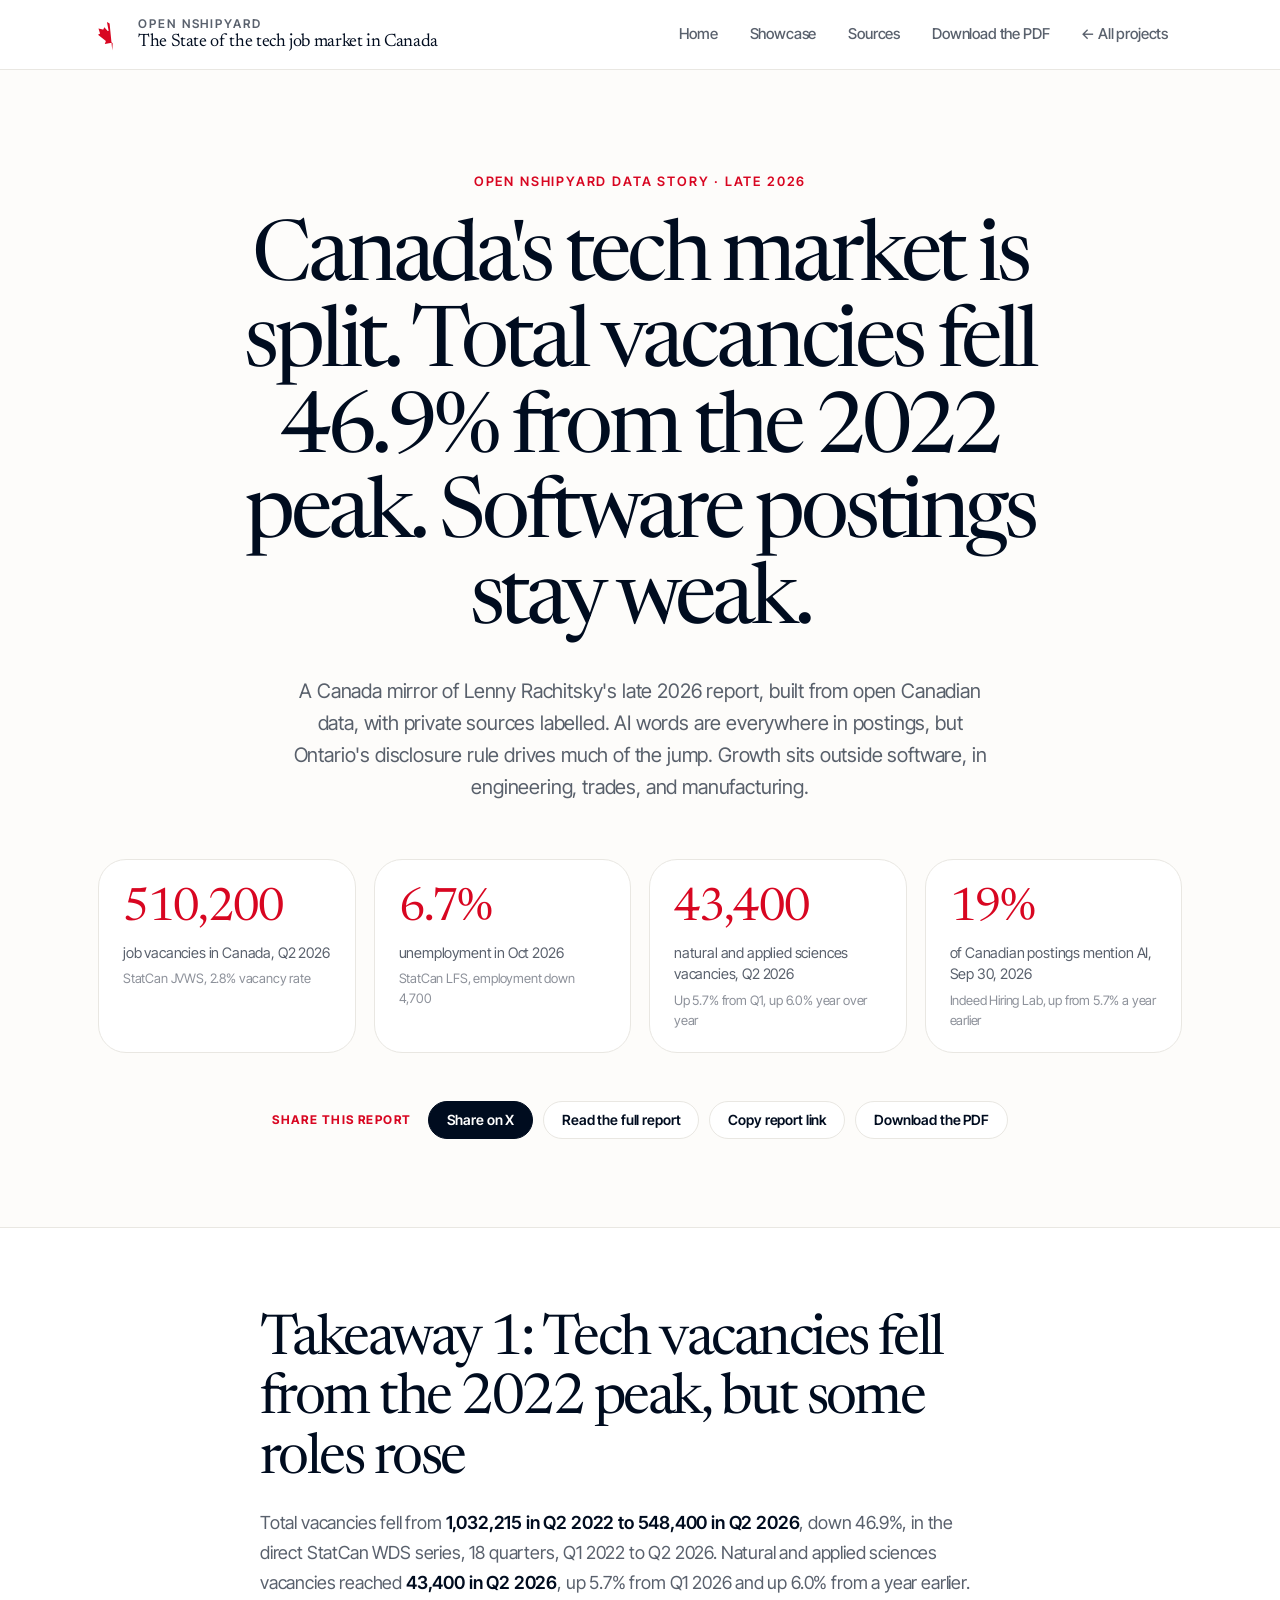
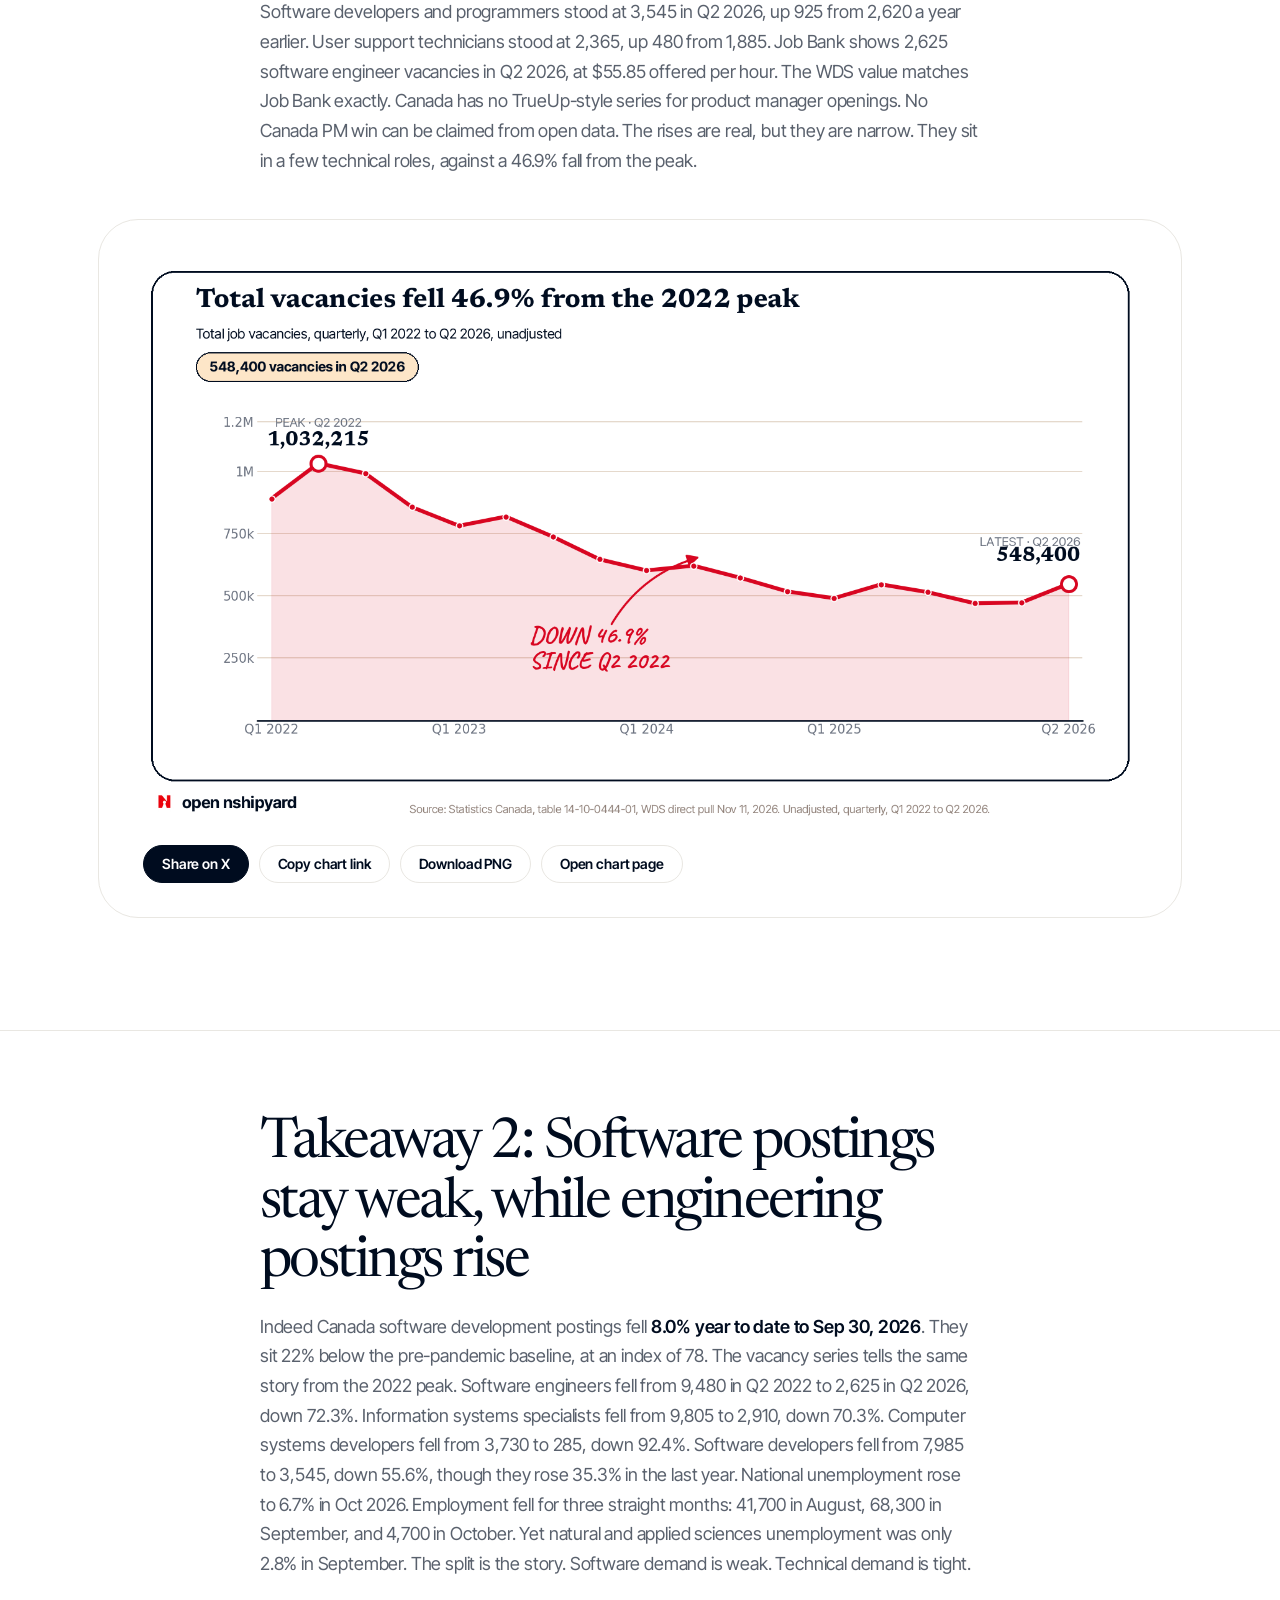
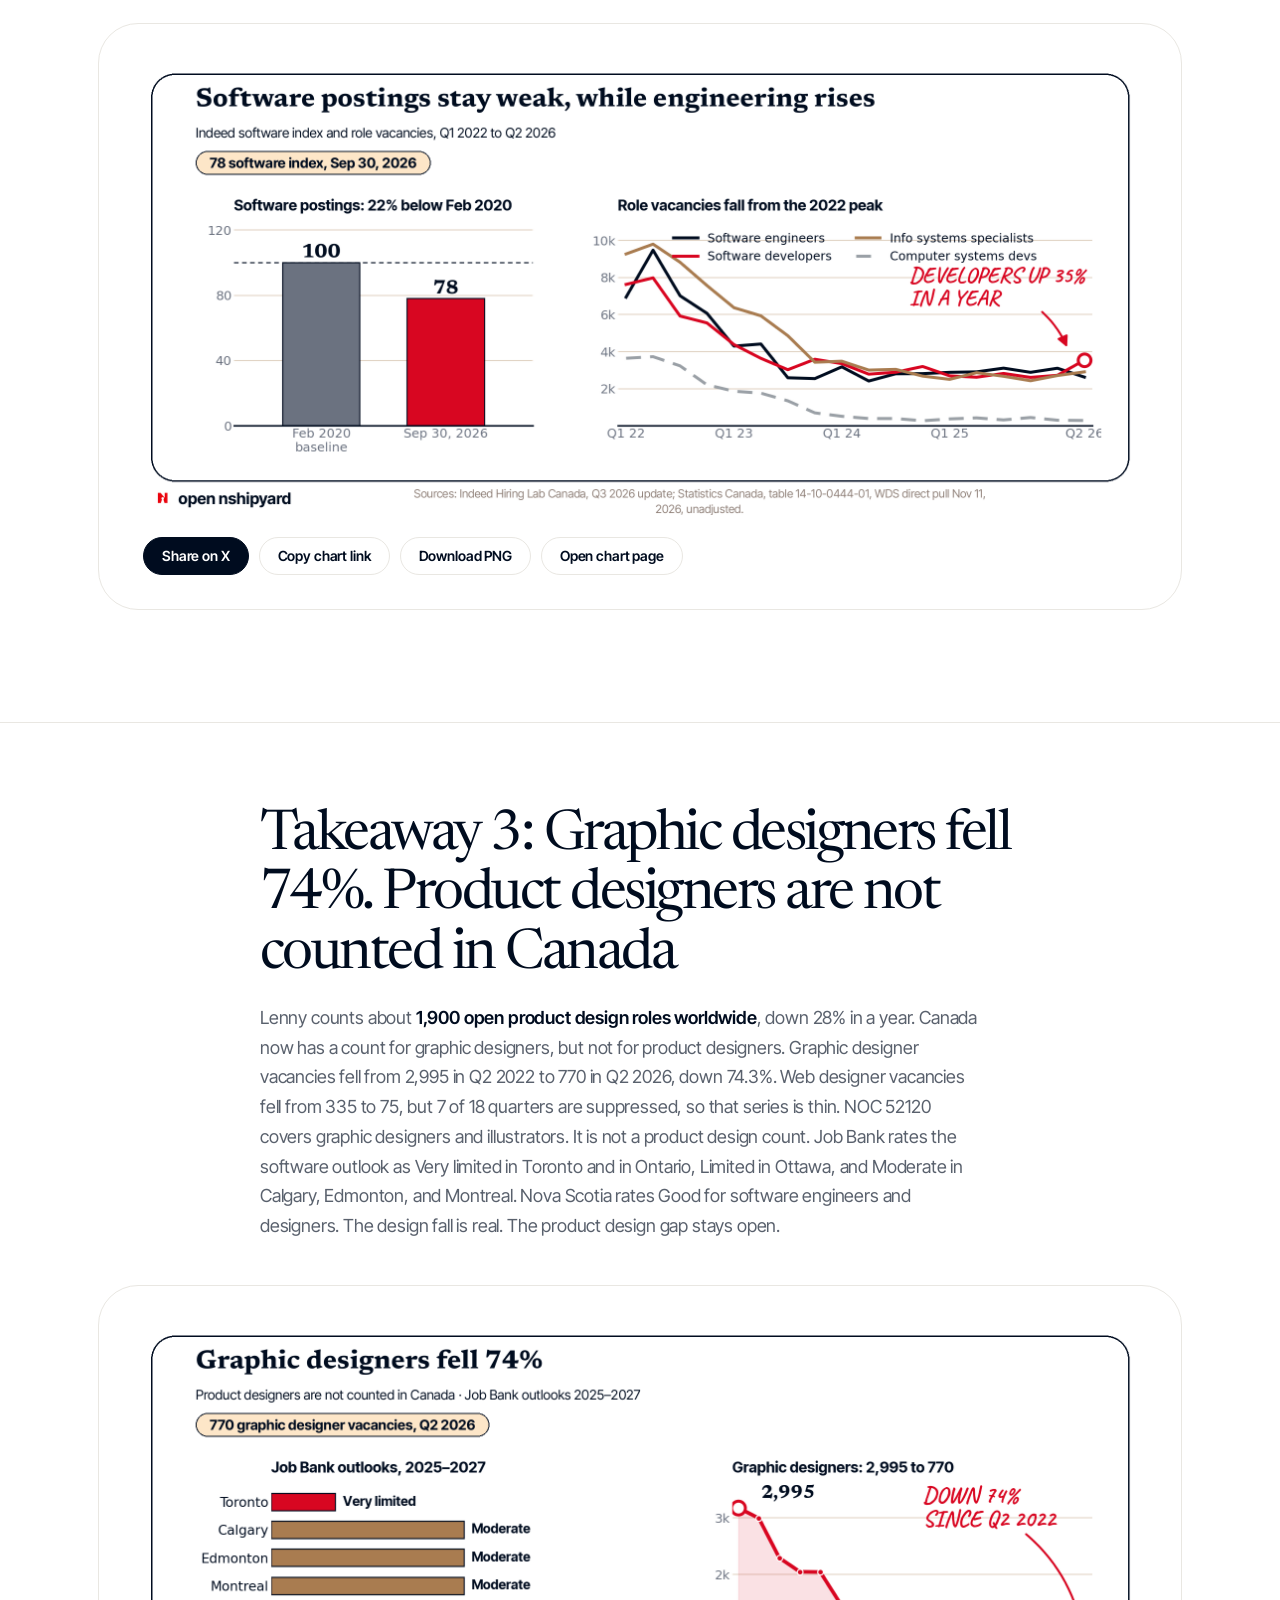
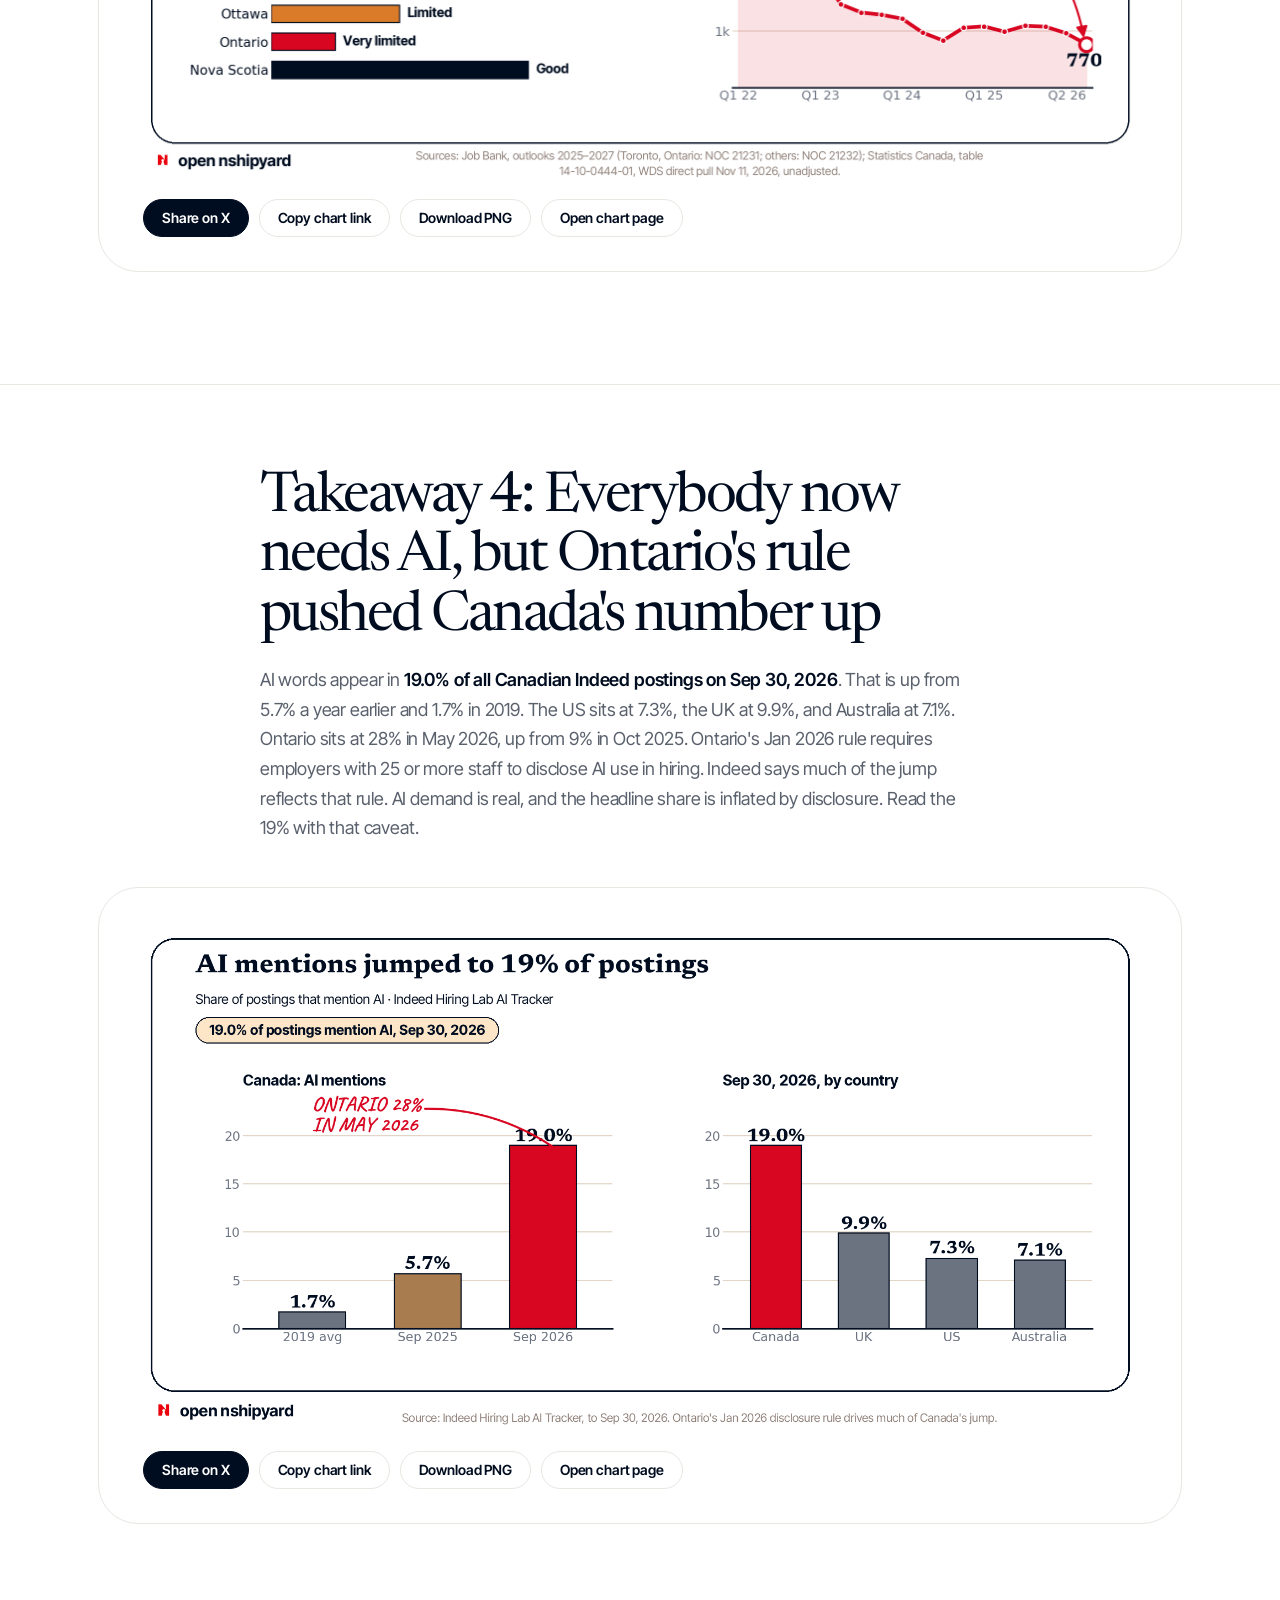
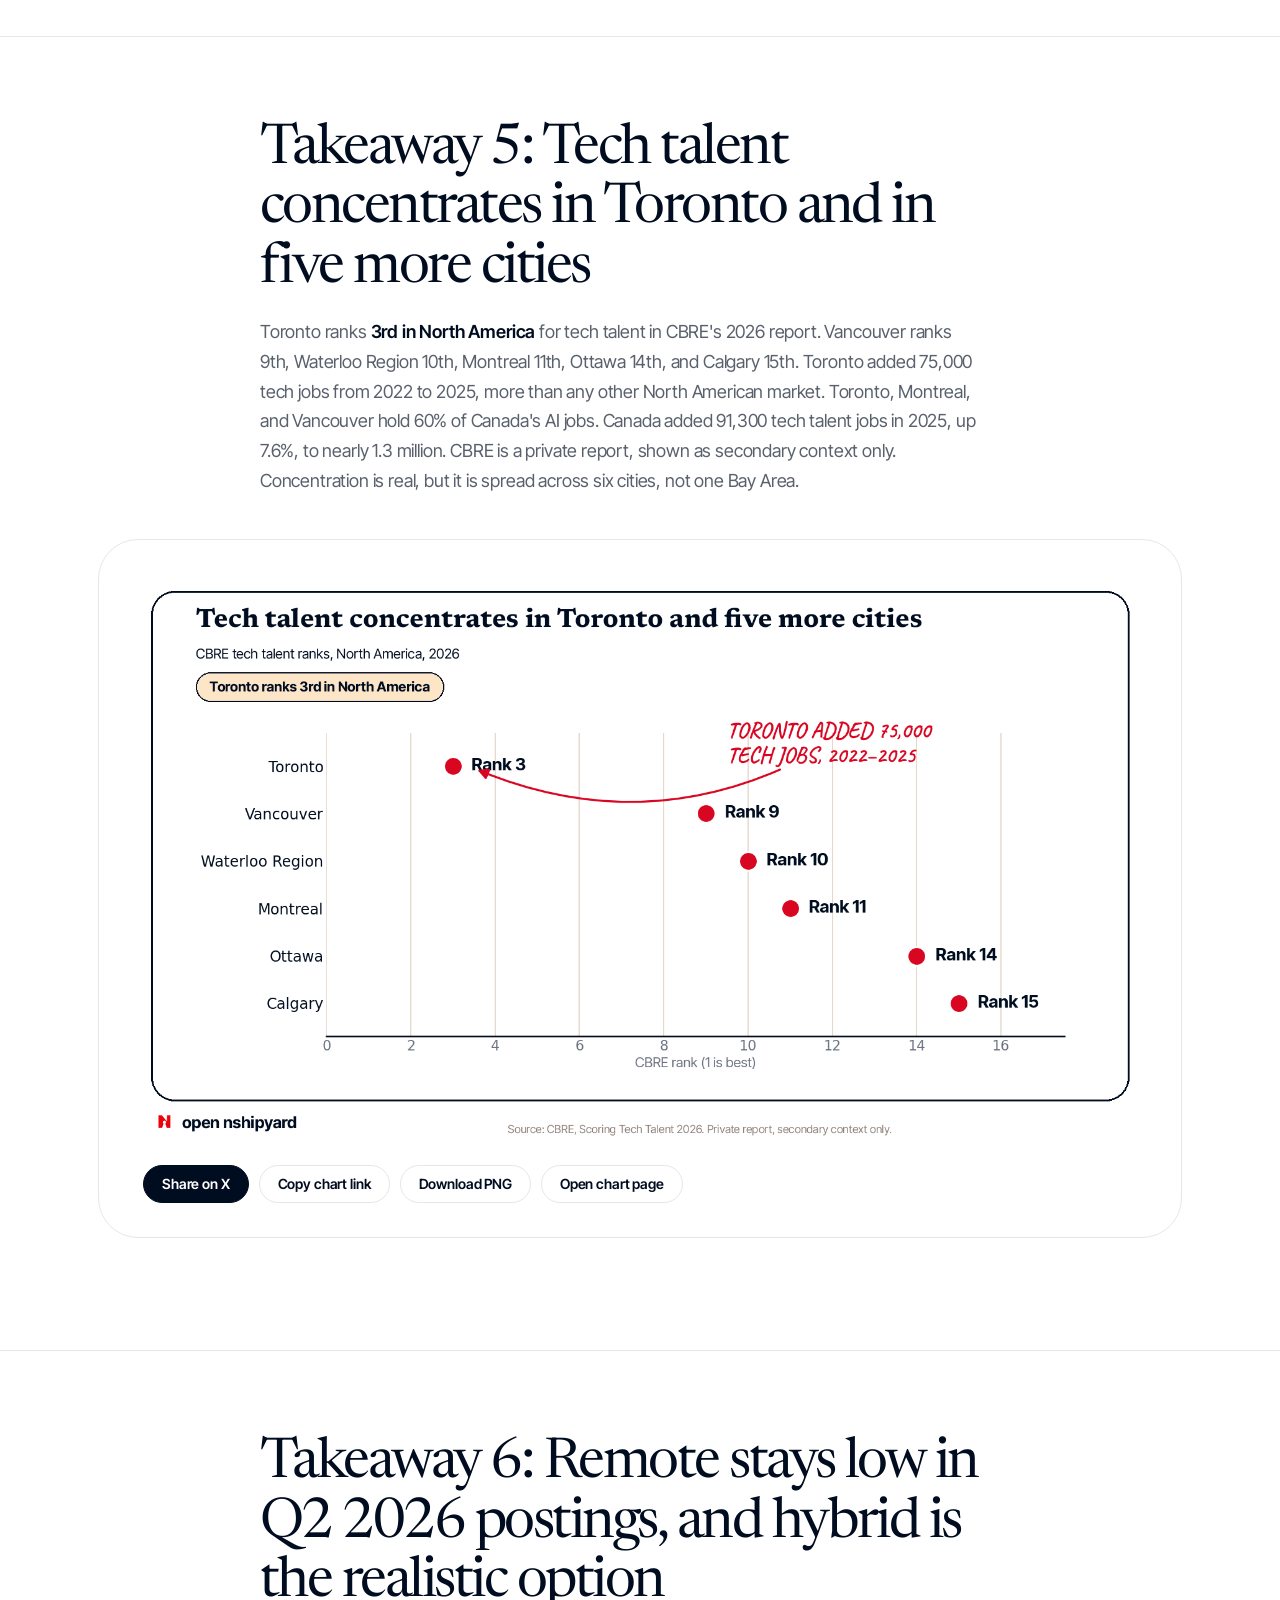
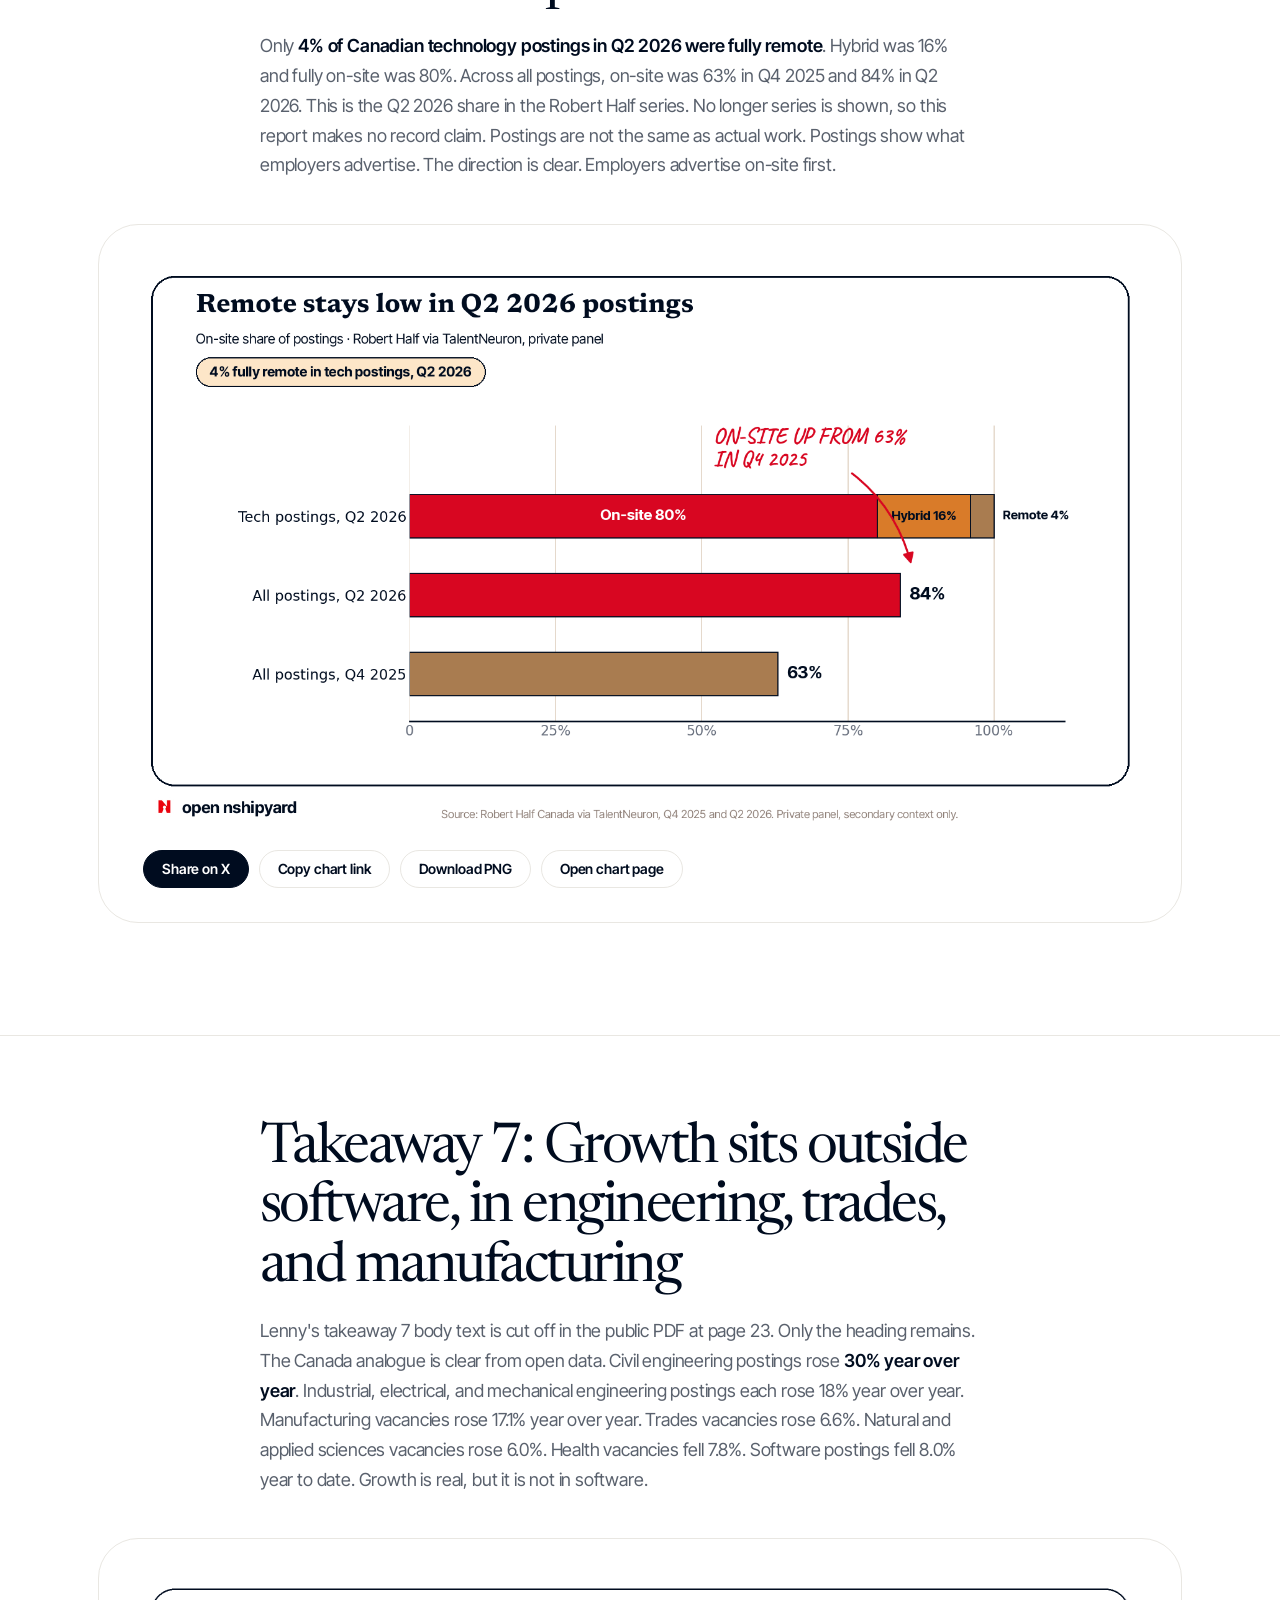
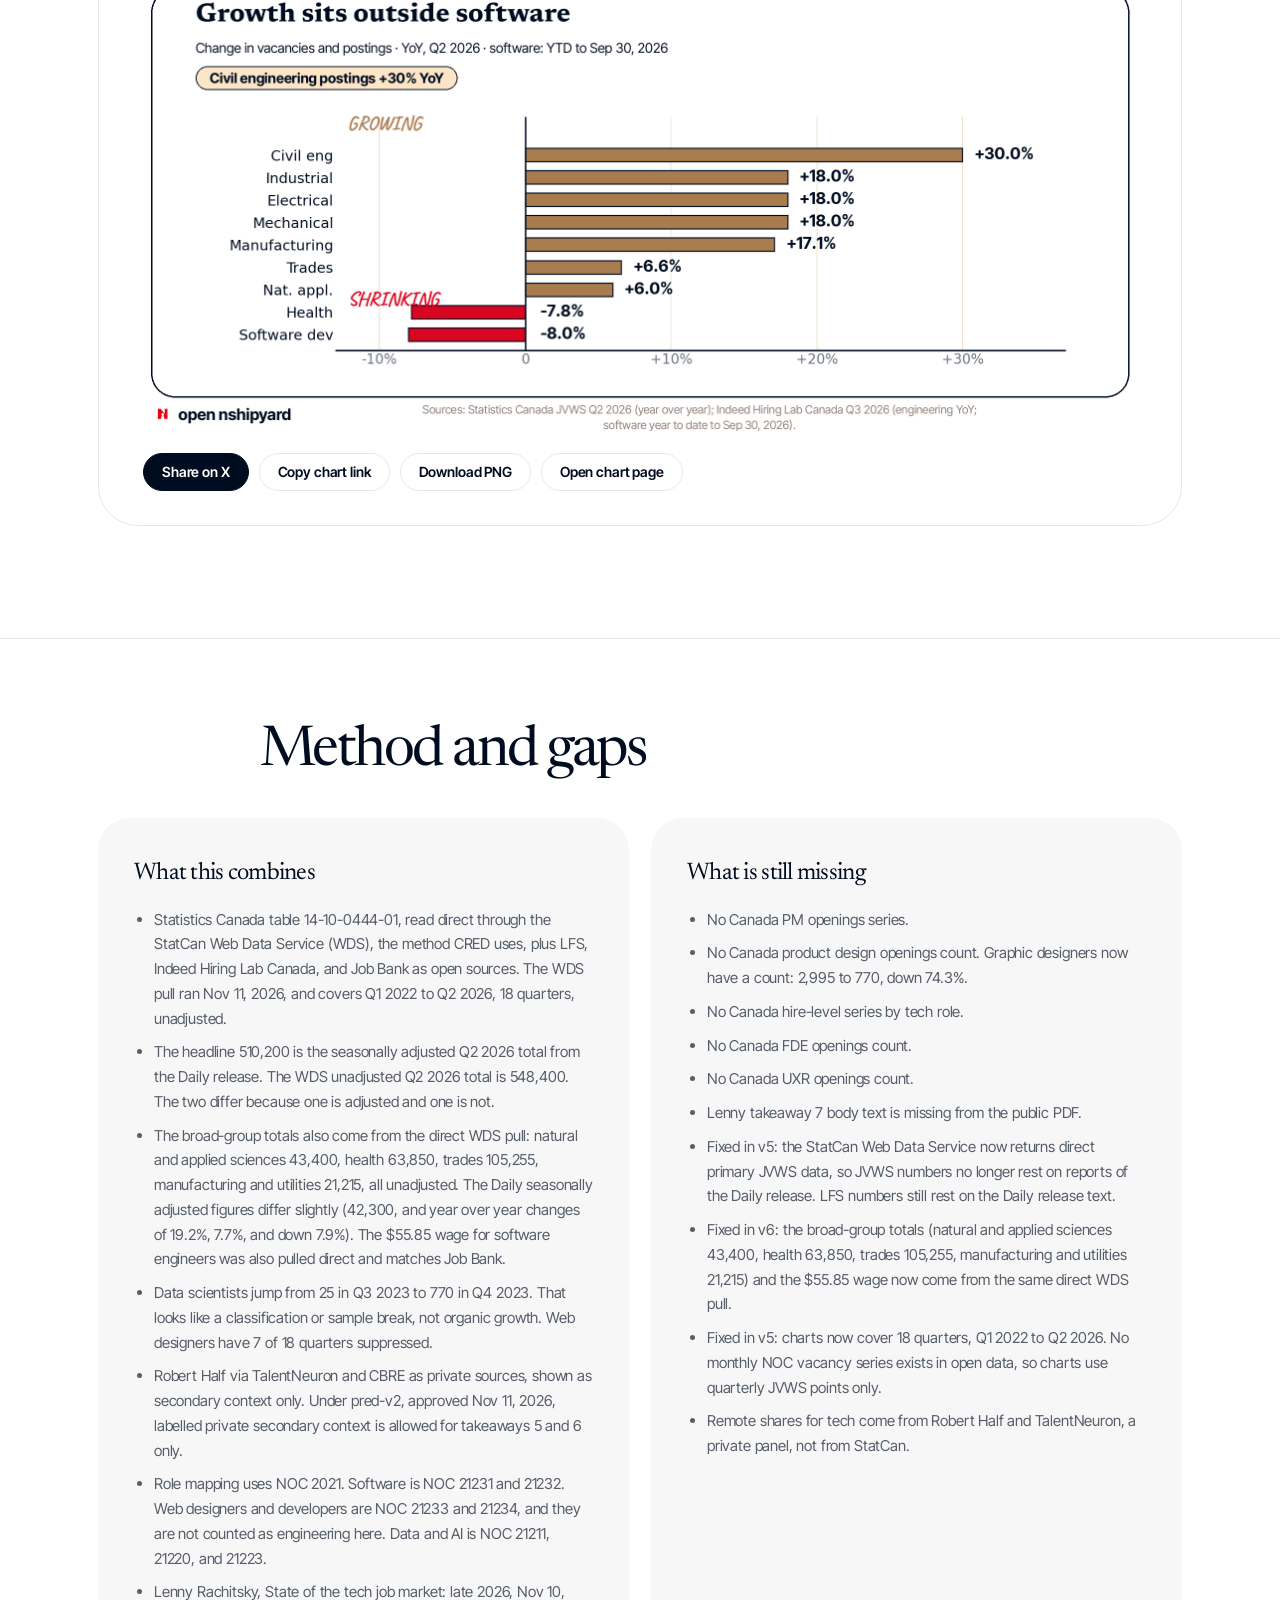
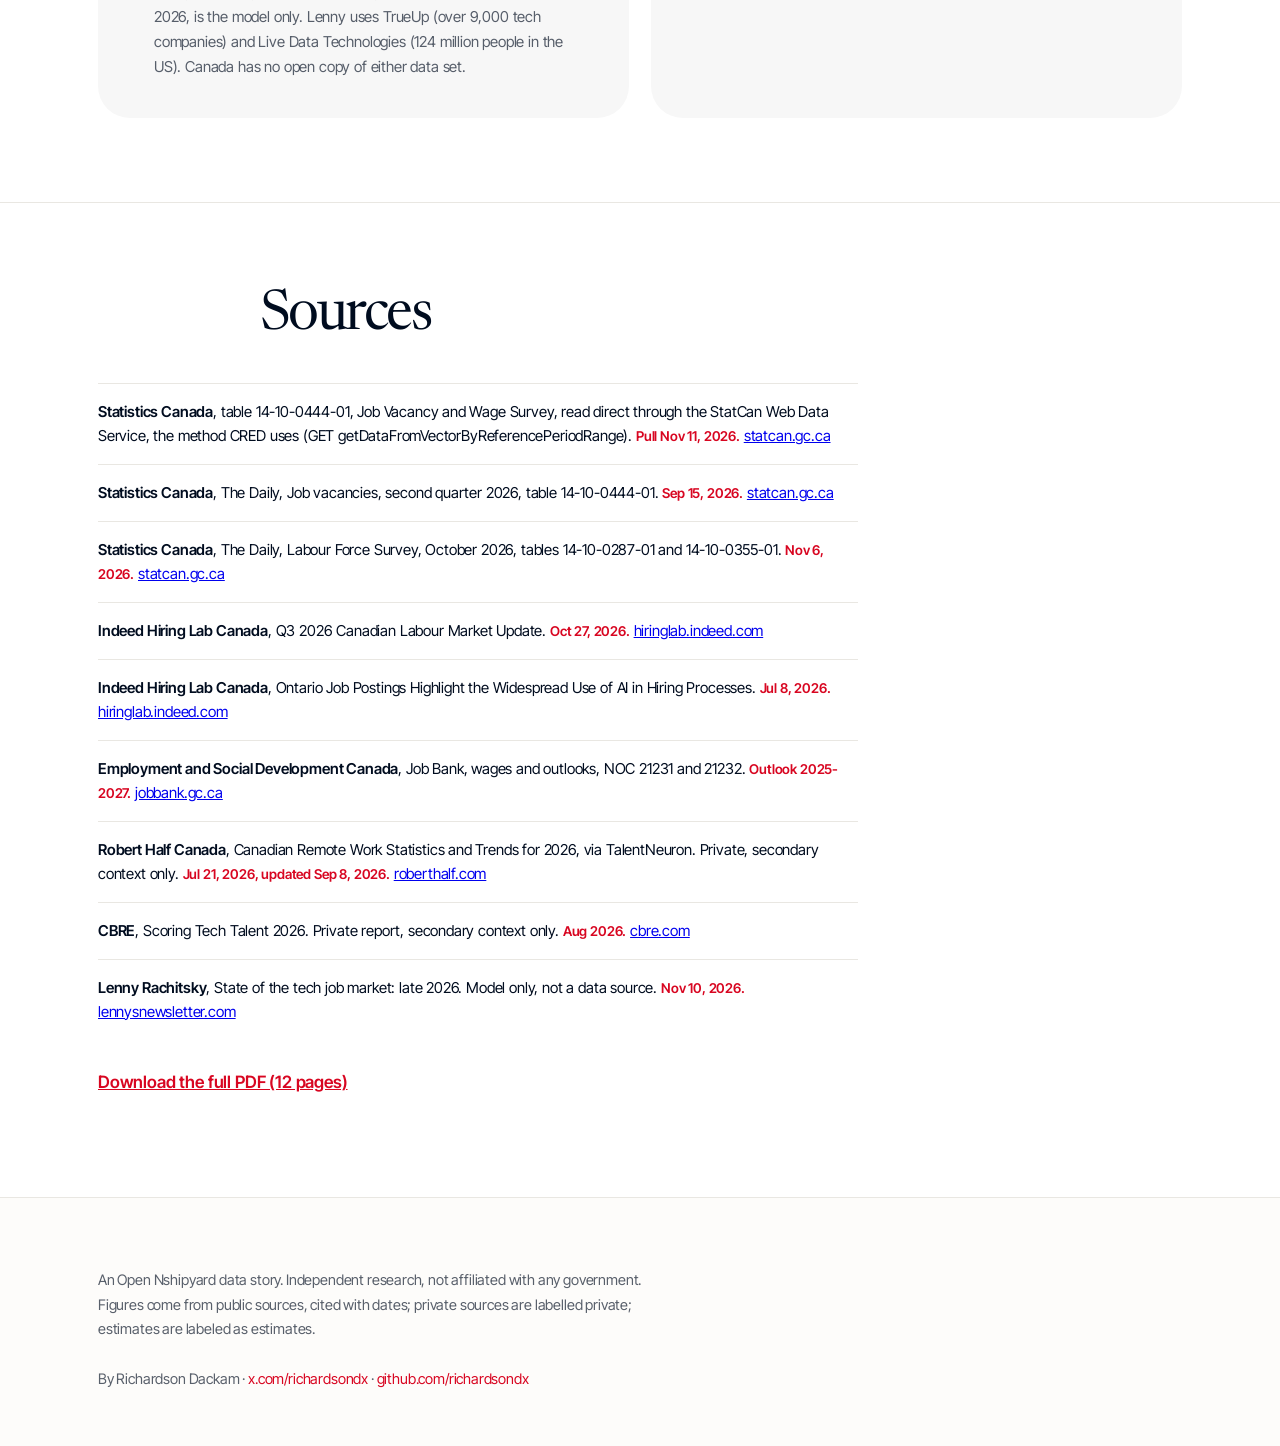
==== commit 1802c2e8: "Point PDF links at v7 (cover, outro, fixed wording, new charts)" ====
--- a/index.html
+++ b/index.html
@@ -40,7 +40,7 @@
       <a href="index.html">Home</a>
       <a href="showcase.html">Showcase</a>
       <a href="#sources" class="hide-m">Sources</a>
-      <a href="The-State-of-the-tech-job-market-in-Canada-Late-2026-final-v6.pdf">Download the PDF</a>
+      <a href="The-State-of-the-tech-job-market-in-Canada-Late-2026-final-v7.pdf">Download the PDF</a>
       <a href="https://canada.nshipyard.com">← All projects</a>
     </nav>
   </div>
@@ -75,7 +75,7 @@
         <a class="share-btn share-btn-x" href="https://twitter.com/intent/tweet?text=Canada%27s%20tech%20market%20is%20split.%20Total%20vacancies%20fell%2046.9%25%20from%20the%202022%20peak.&url=https%3A//techjobs.canada.nshipyard.com/" target="_blank" rel="noopener">Share on X</a>
         <a class="share-btn" href="article.html">Read the full report</a>
         <button class="share-btn" type="button" data-copy="https://techjobs.canada.nshipyard.com/">Copy report link</button>
-        <a class="share-btn" href="The-State-of-the-tech-job-market-in-Canada-Late-2026-final-v6.pdf">Download the PDF</a>
+        <a class="share-btn" href="The-State-of-the-tech-job-market-in-Canada-Late-2026-final-v7.pdf">Download the PDF</a>
       </div>
     </div>
   </div>
@@ -259,7 +259,7 @@
         <li><b>CBRE</b>, Scoring Tech Talent 2026. Private report, secondary context only. <span class="date">Aug 2026.</span> <a href="https://www.cbre.com/insights/books/scoring-tech-talent-2026">cbre.com</a></li>
         <li><b>Lenny Rachitsky</b>, State of the tech job market: late 2026. Model only, not a data source. <span class="date">Nov 10, 2026.</span> <a href="https://www.lennysnewsletter.com/p/state-of-the-tech-job-market-late">lennysnewsletter.com</a></li>
       </ul>
-      <p style="margin-top:28px"><a href="The-State-of-the-tech-job-market-in-Canada-Late-2026-final-v6.pdf" style="color:#d80621;font-weight:600">Download the full PDF (10 pages, branded final v6)</a></p>
+      <p style="margin-top:28px"><a href="The-State-of-the-tech-job-market-in-Canada-Late-2026-final-v7.pdf" style="color:#d80621;font-weight:600">Download the full PDF (12 pages)</a></p>
     </div>
   </section>
 </main>
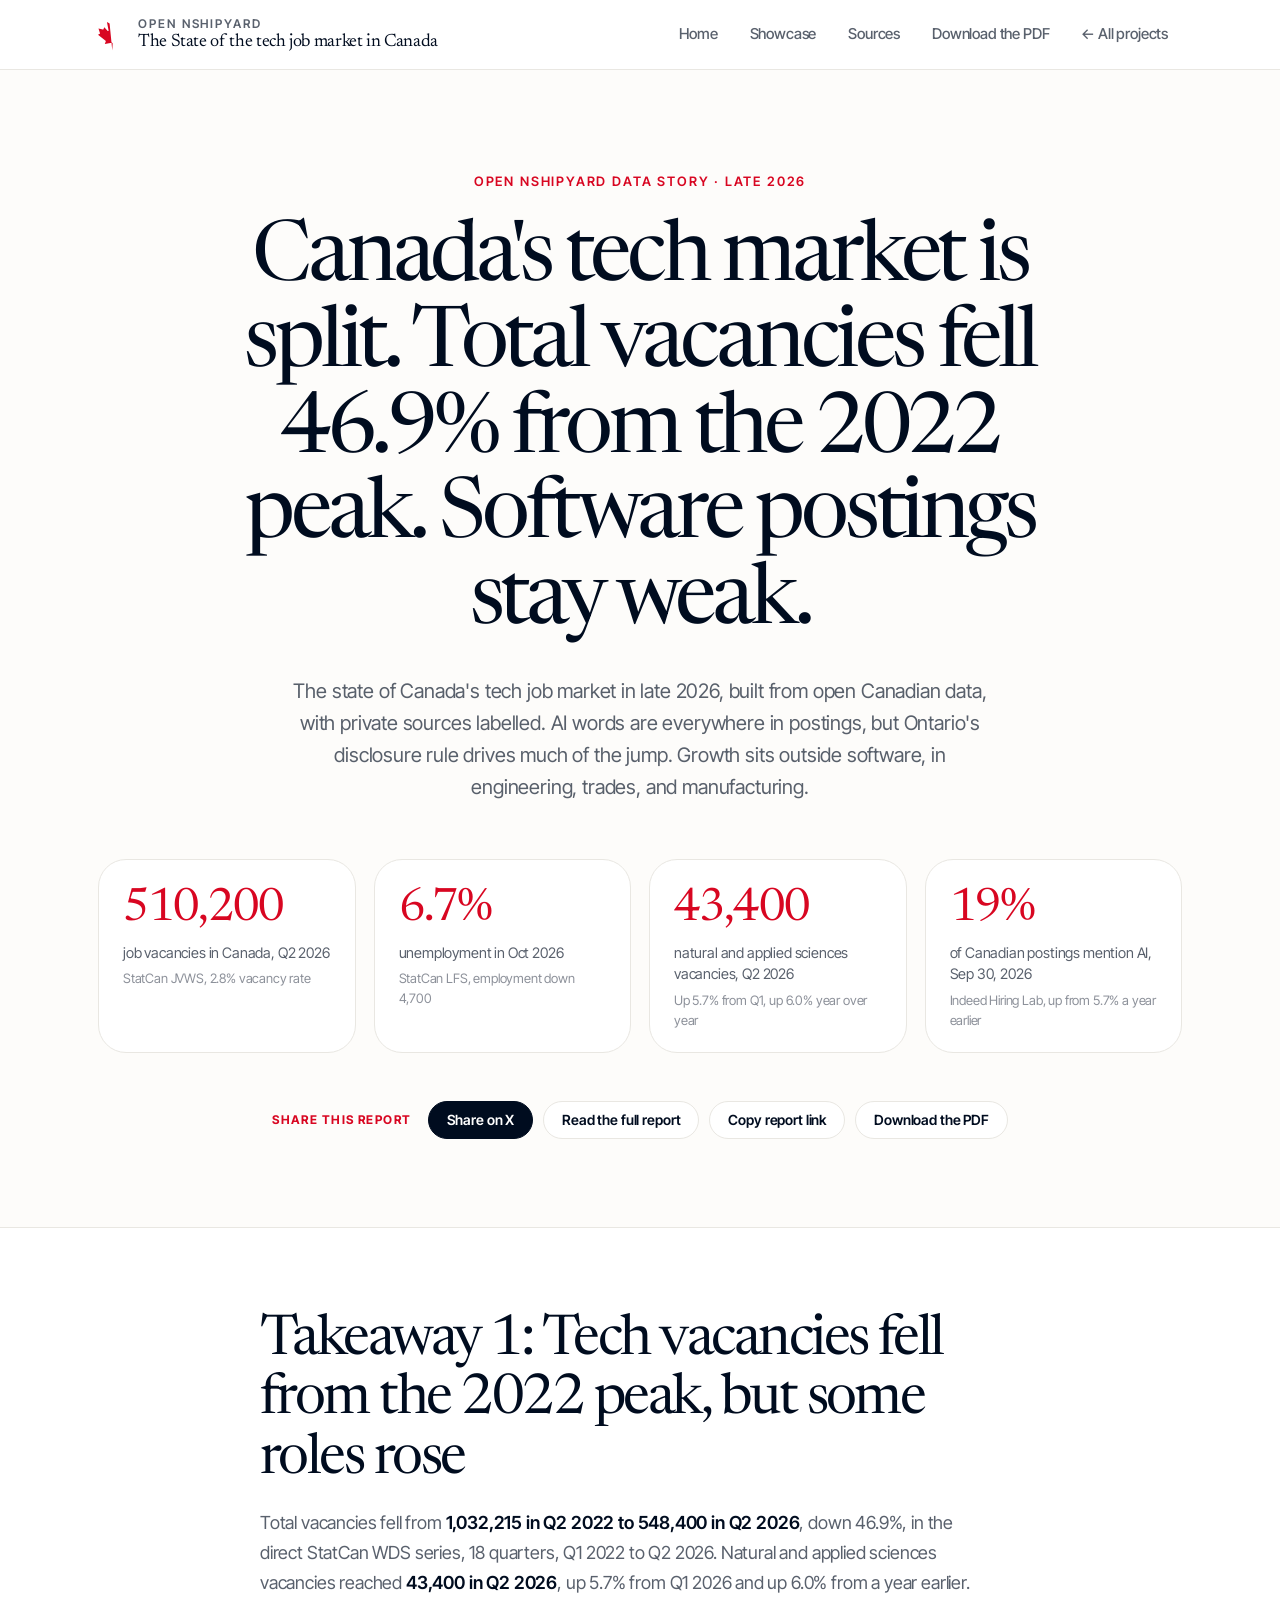
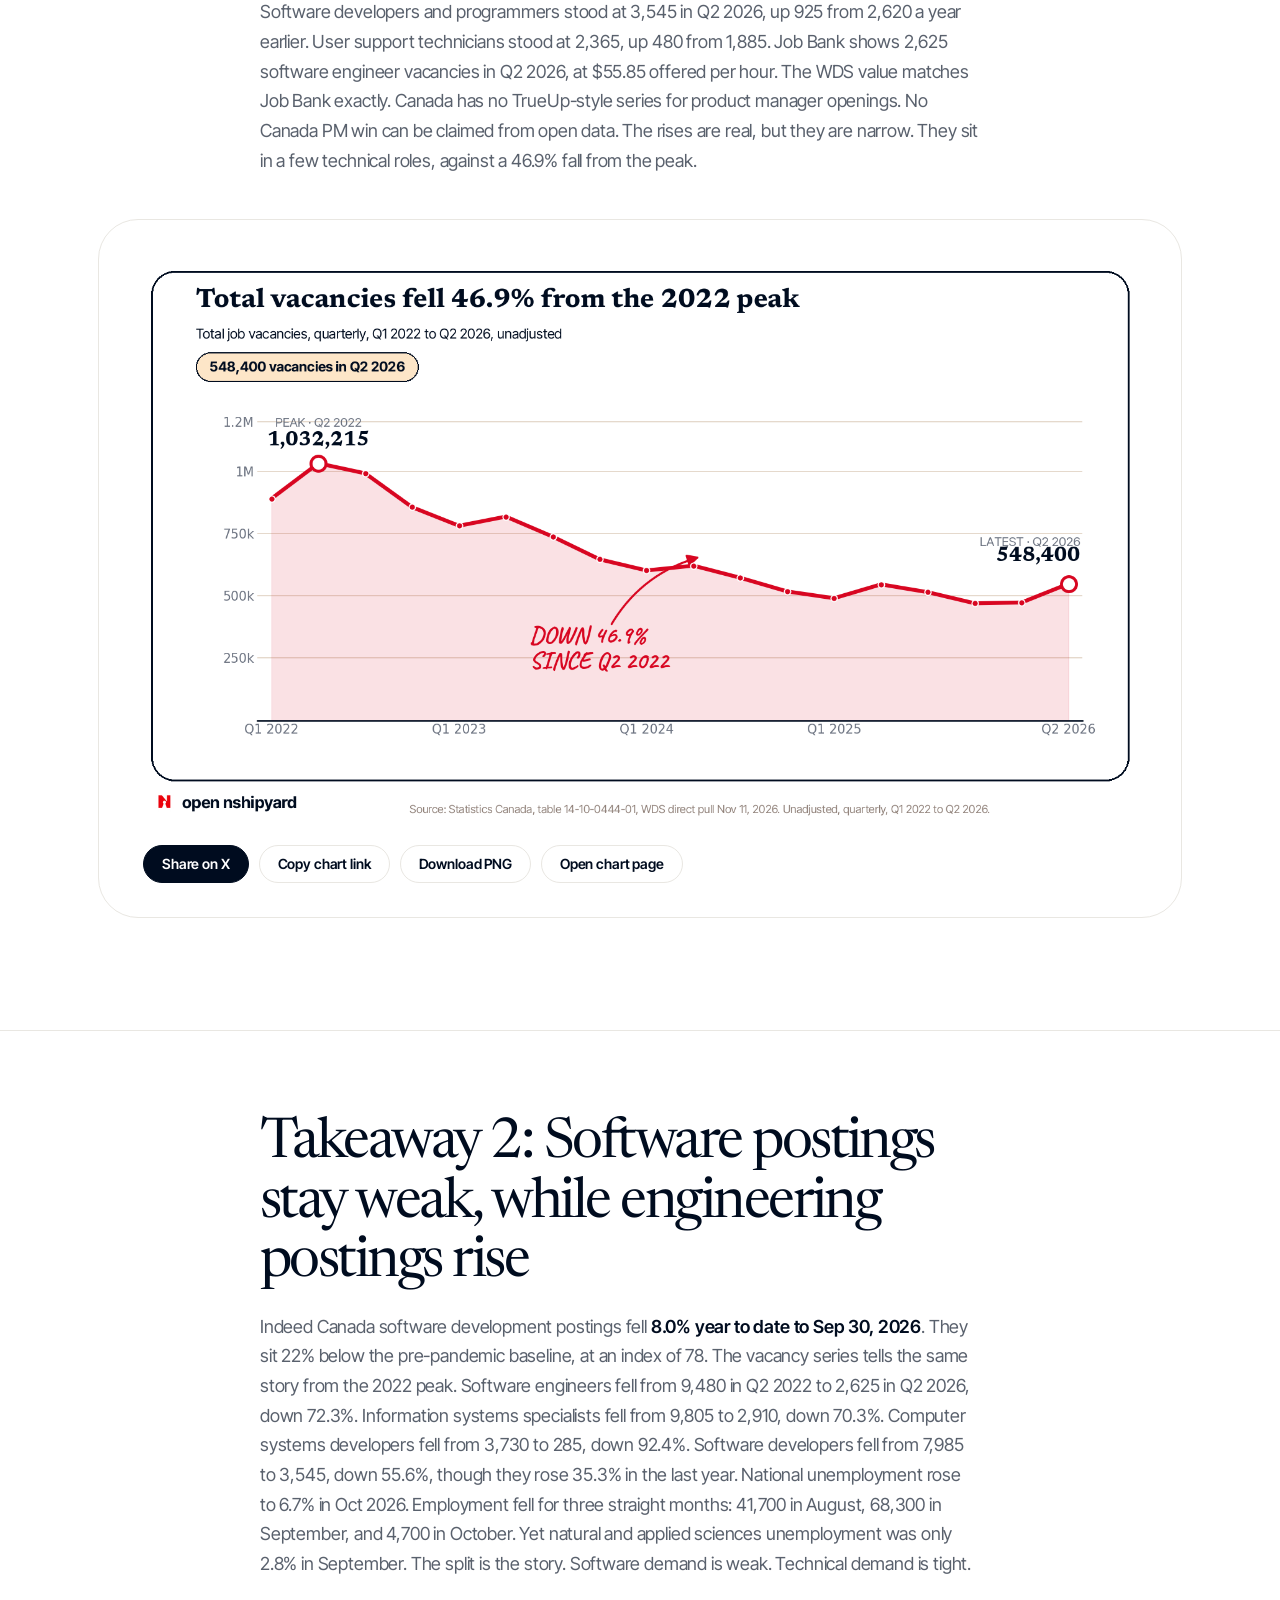
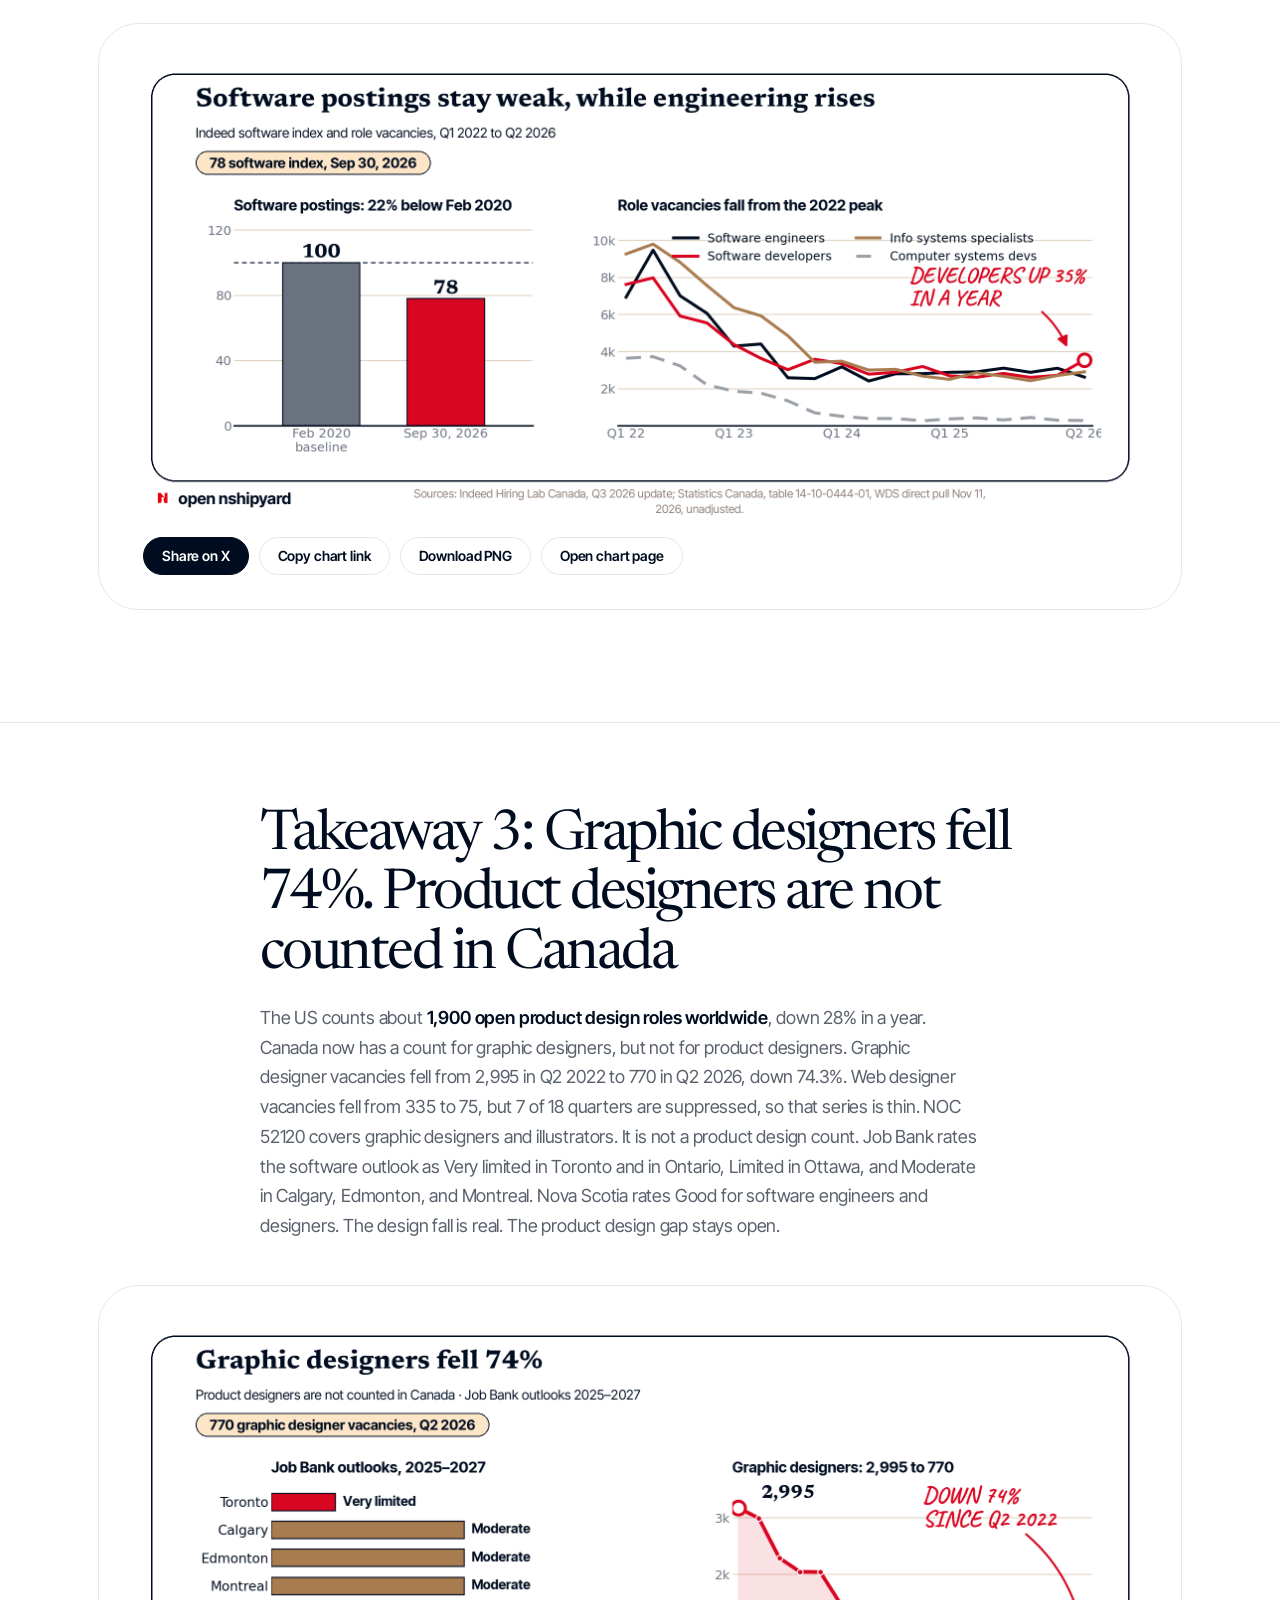
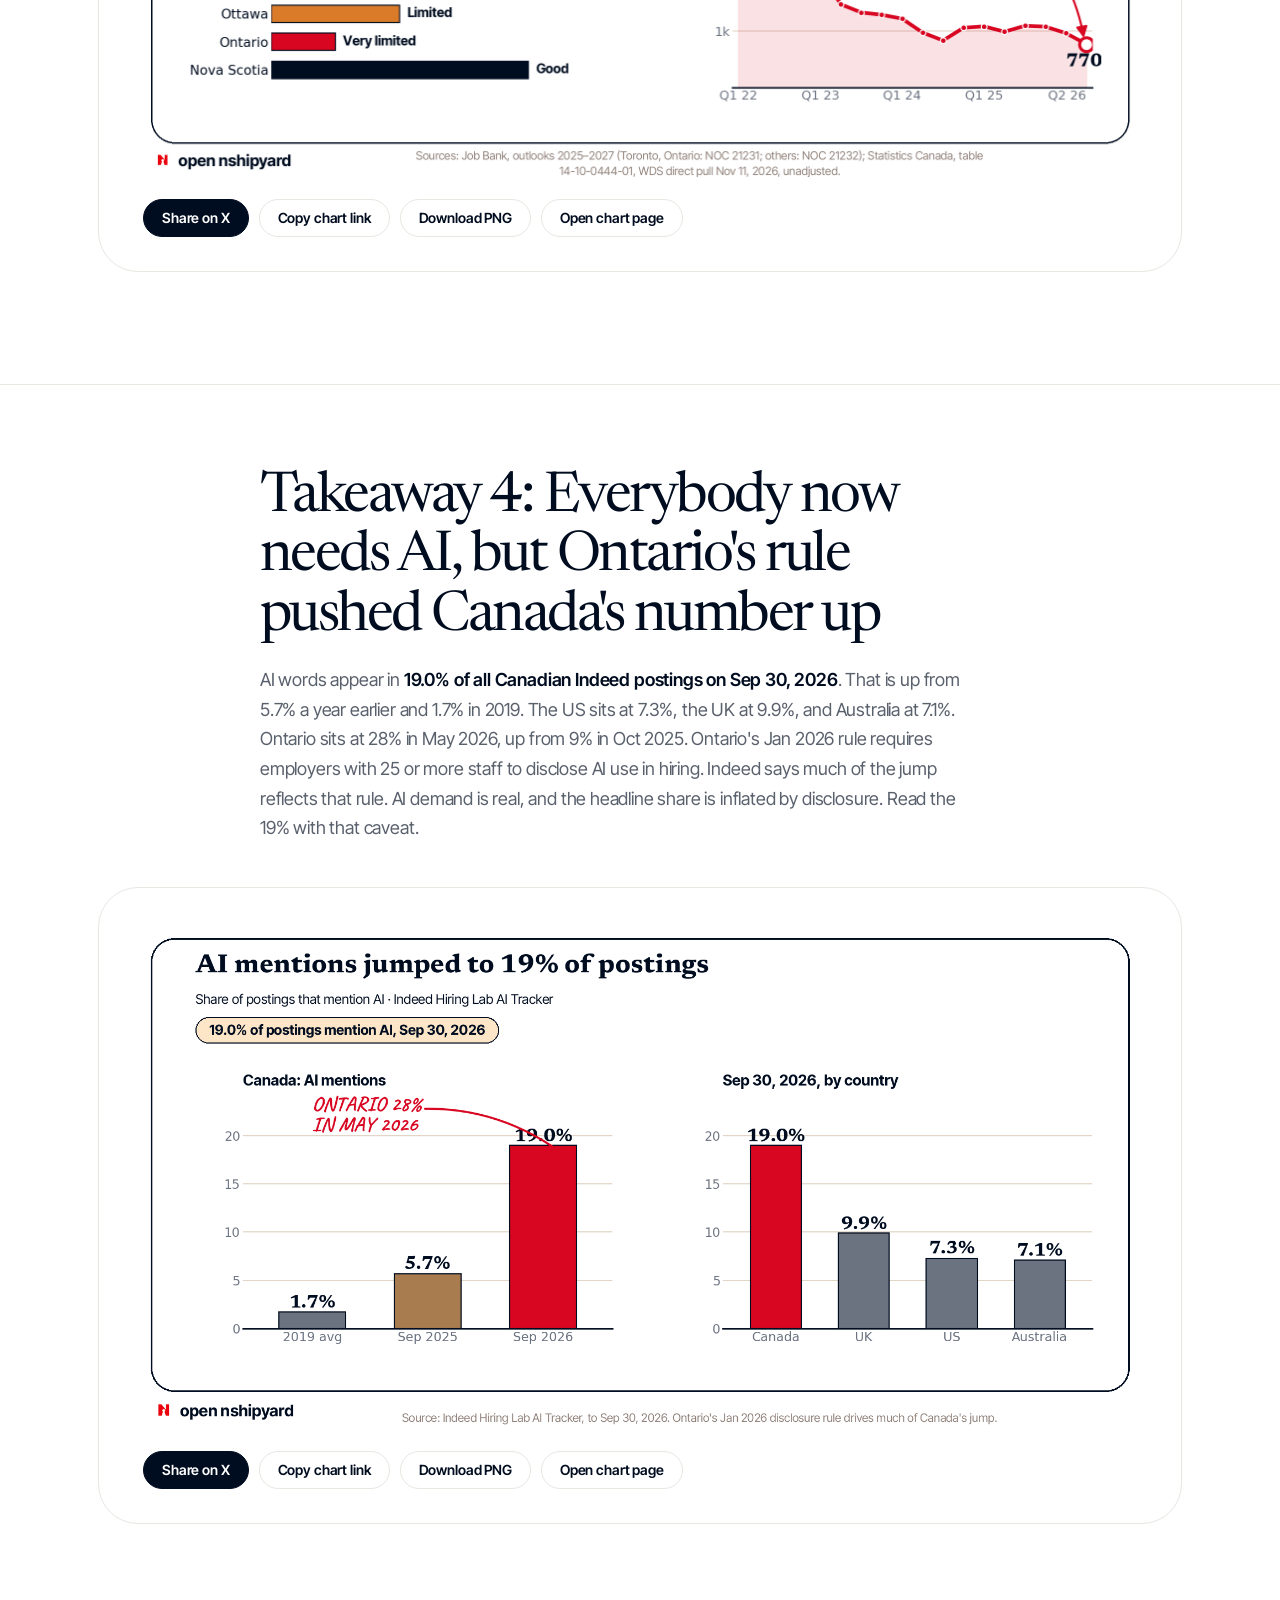
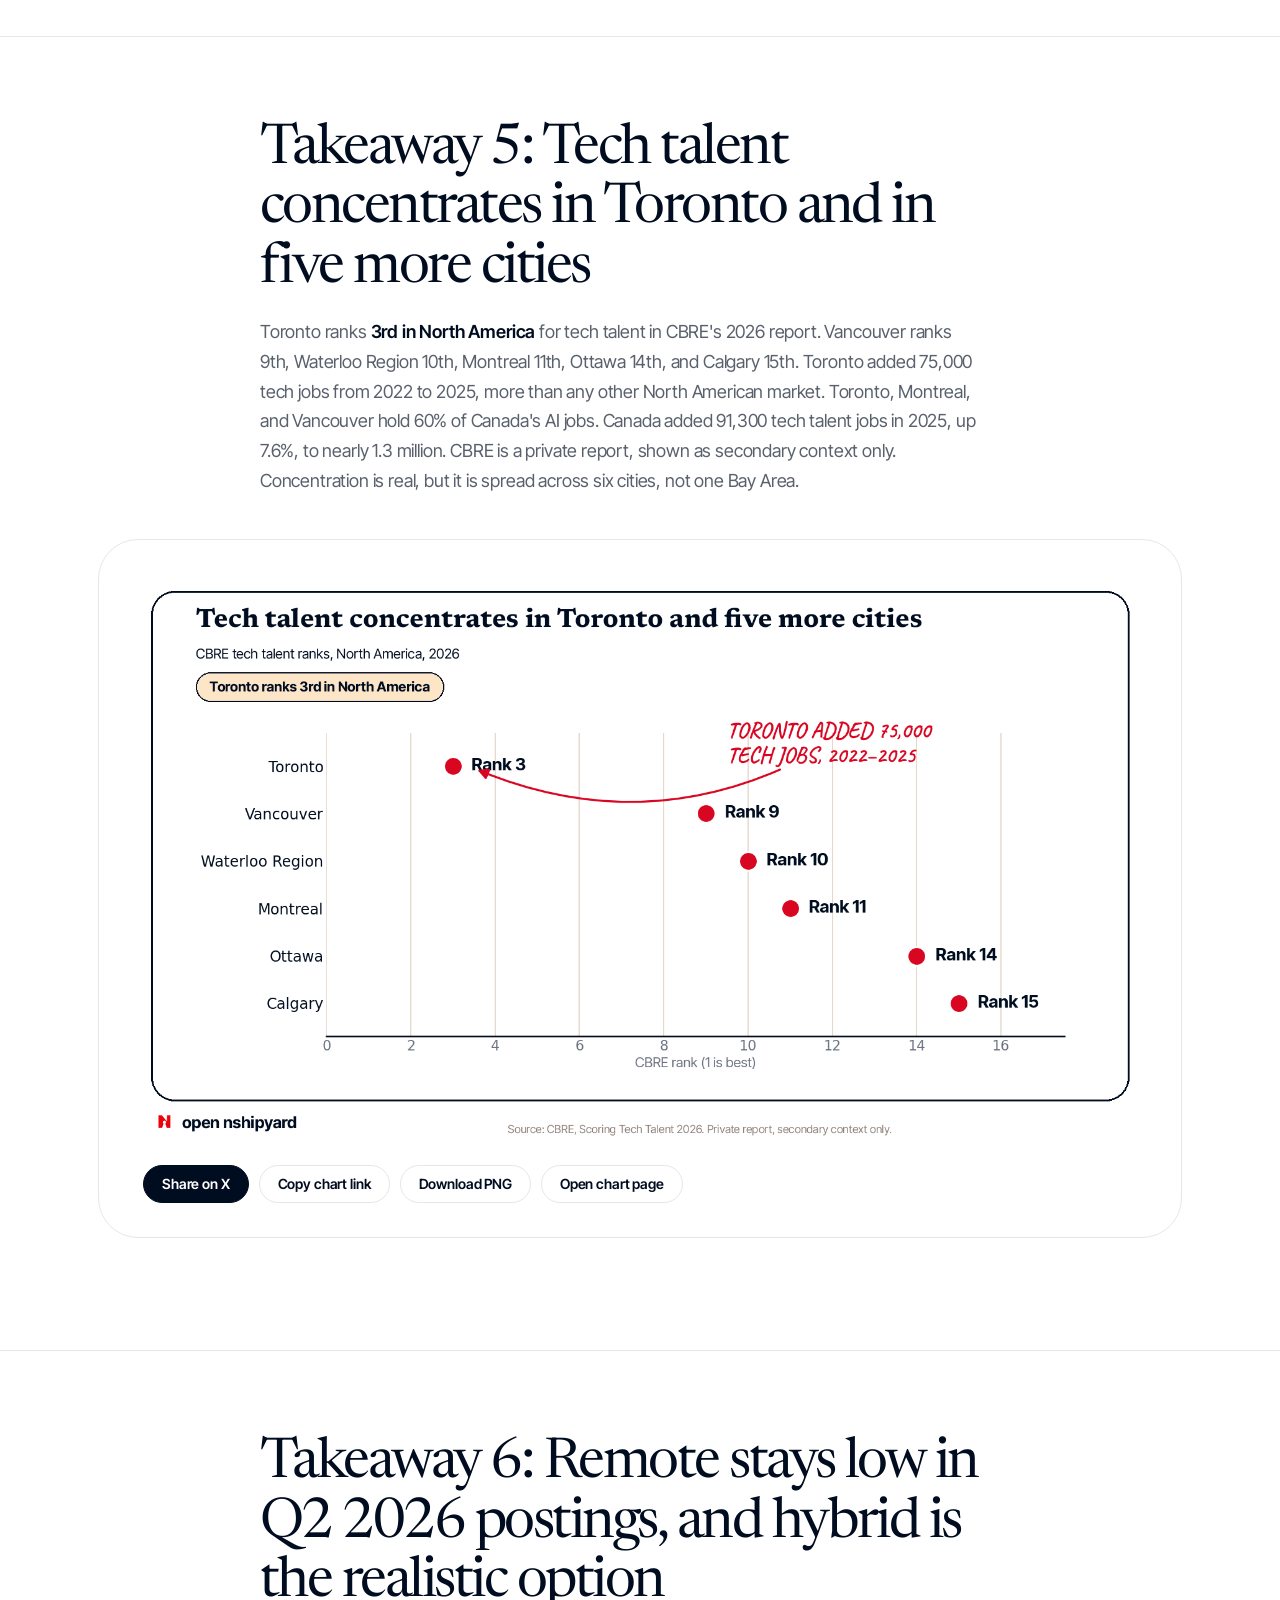
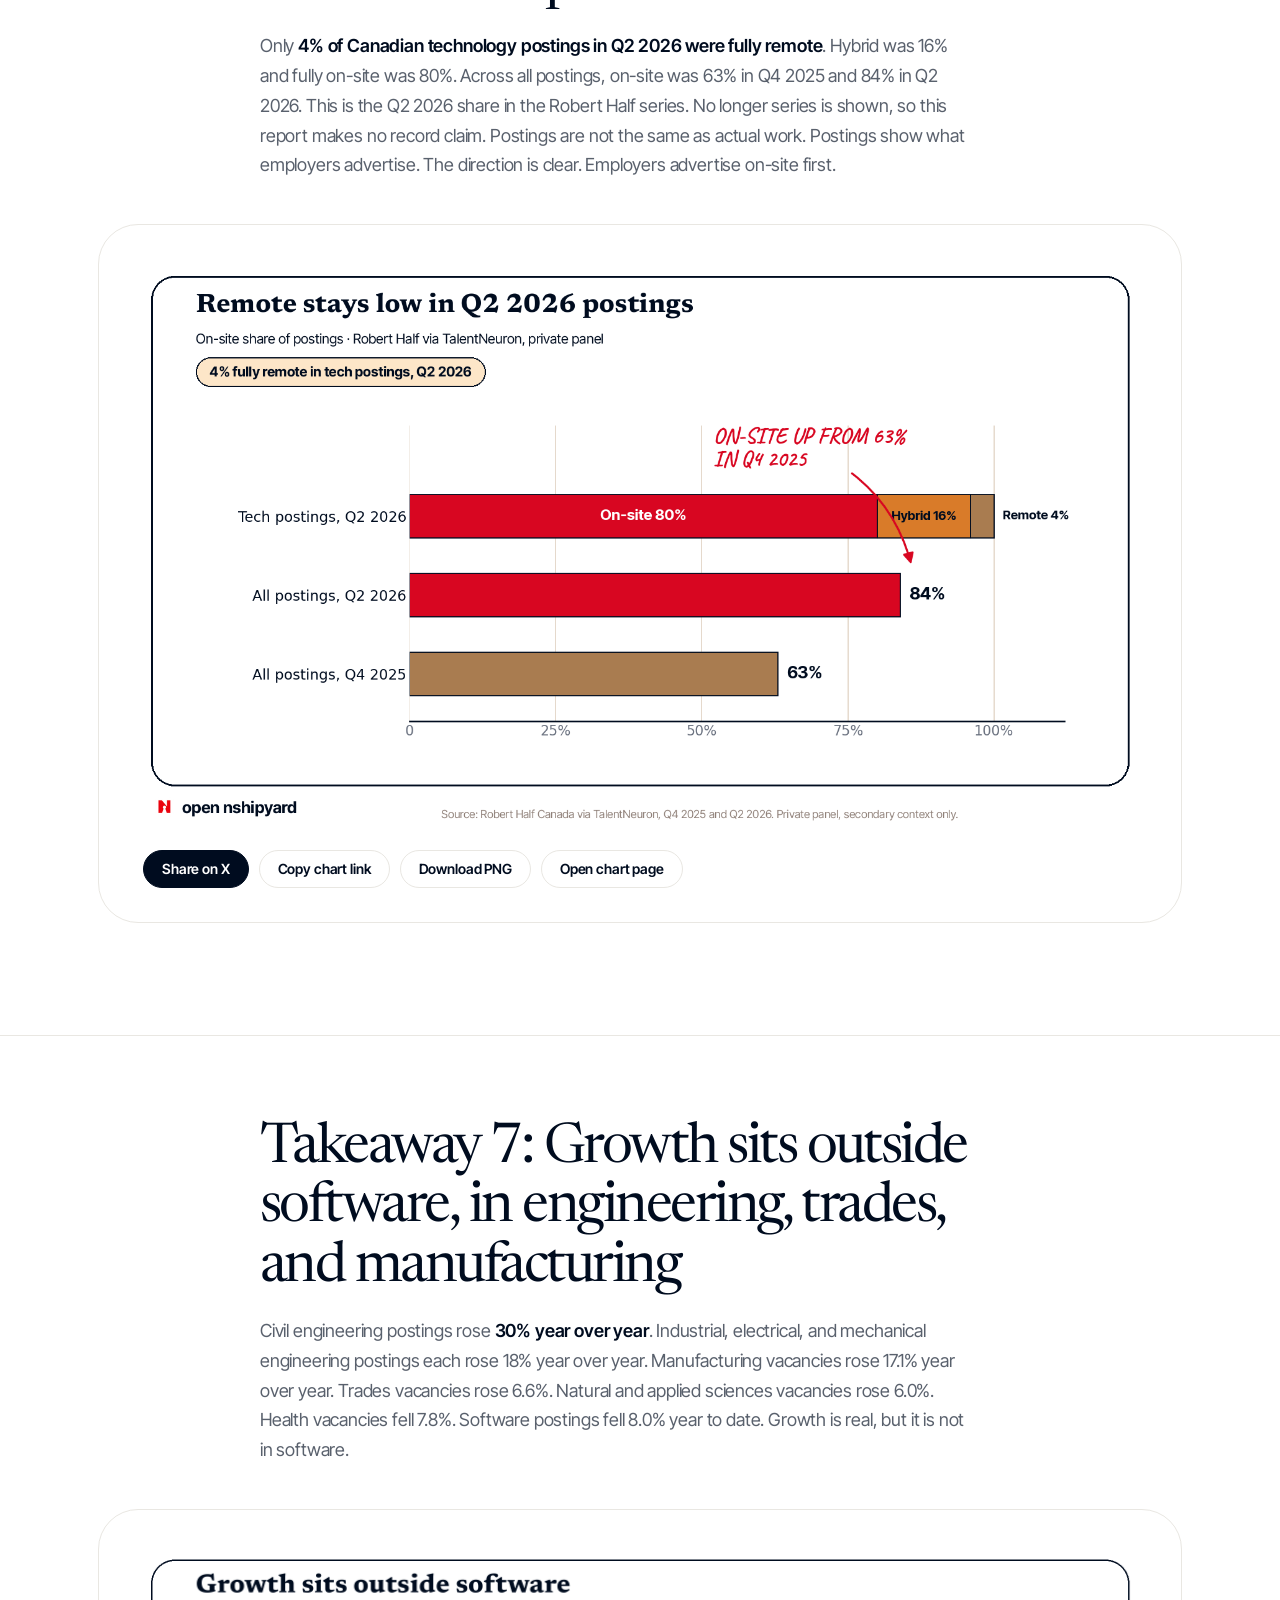
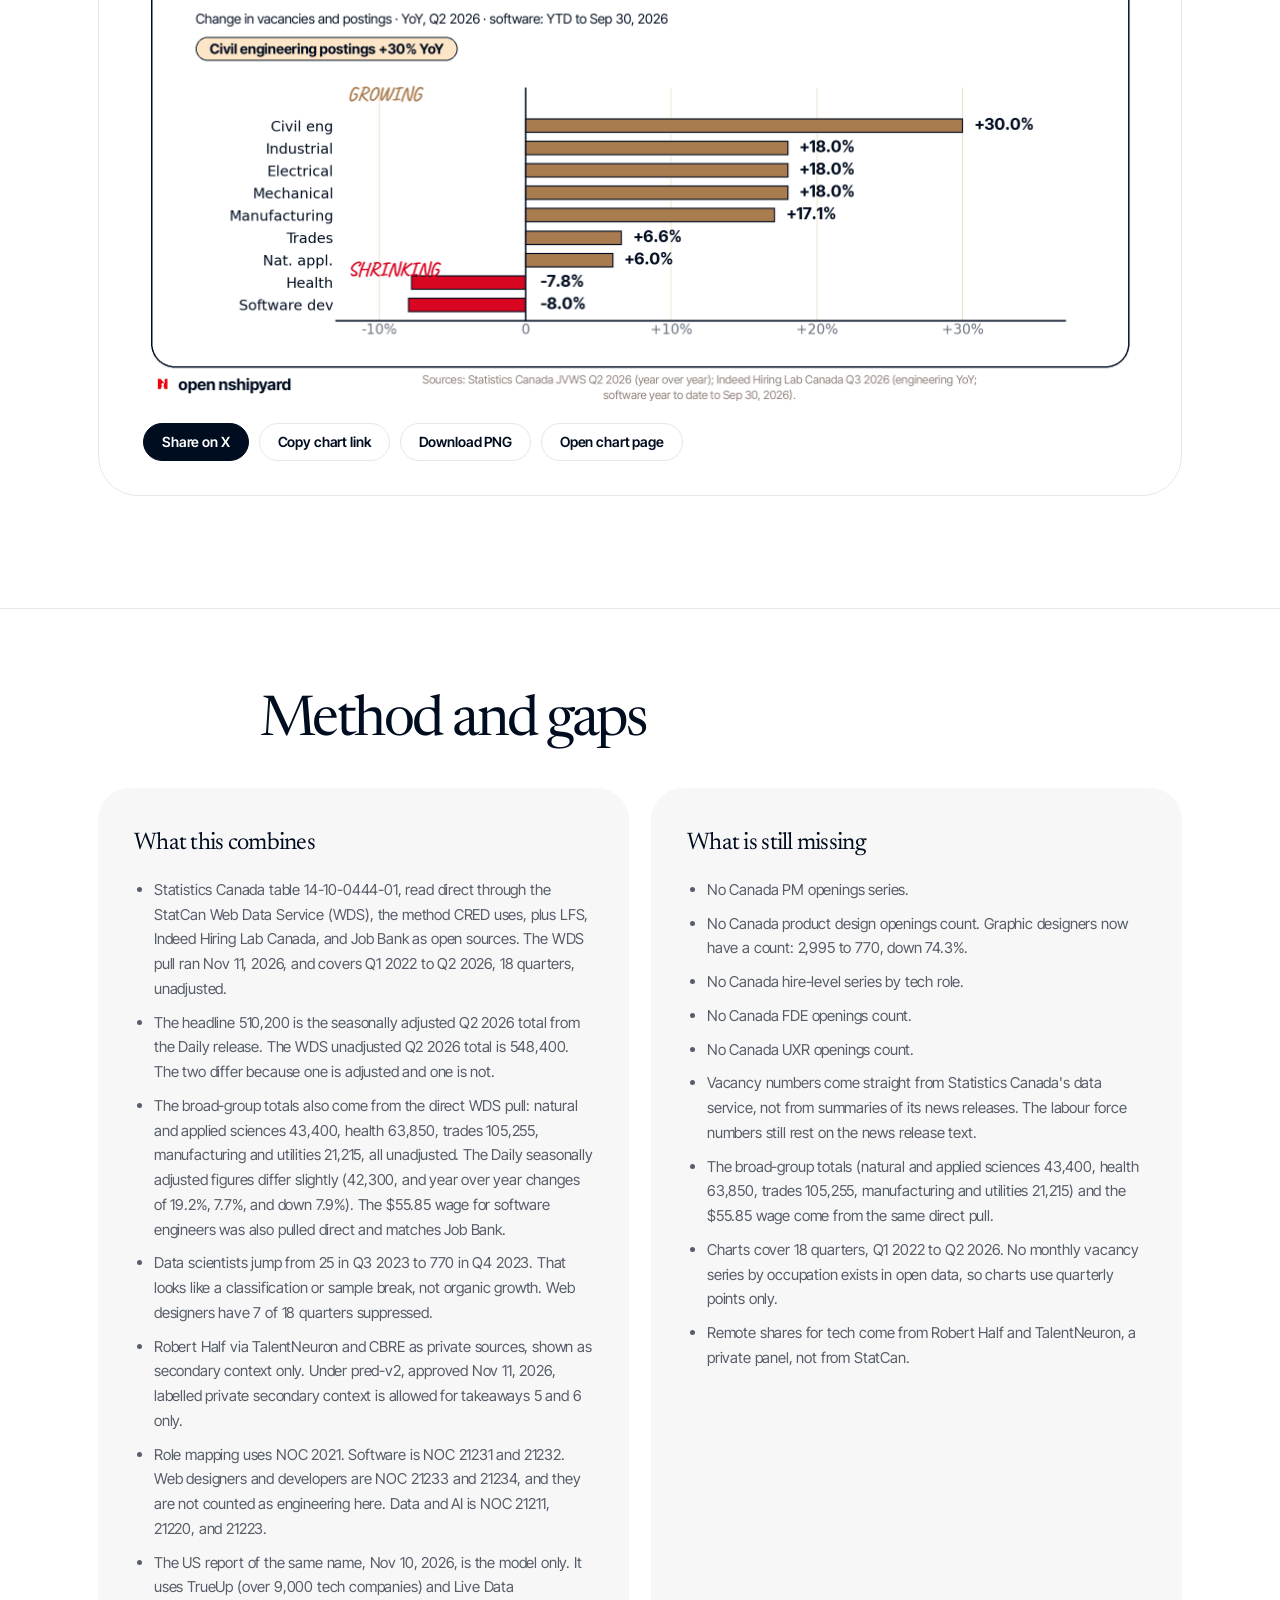
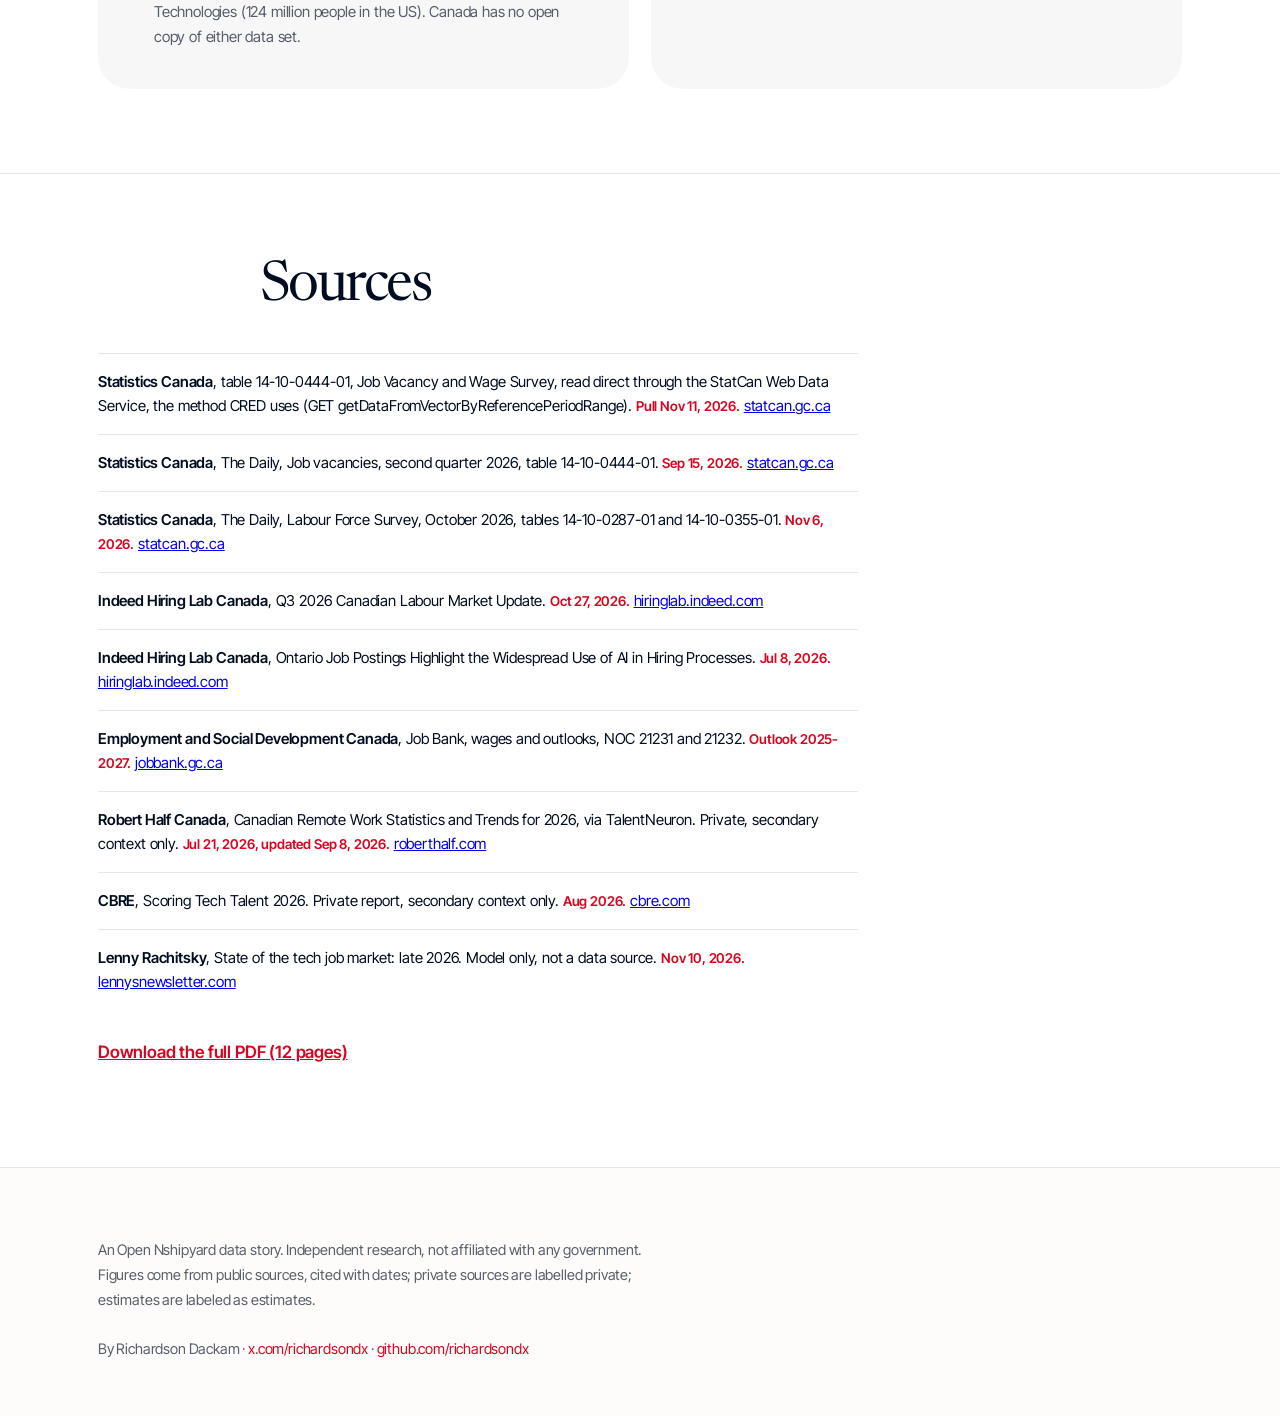
==== commit 77d702a2: "Report stands on its own: Lenny framing removed from lede, takeaways, method, gaps" ====
--- a/index.html
+++ b/index.html
@@ -3,25 +3,25 @@
 <head>
 <meta charset="utf-8">
 <meta name="viewport" content="width=device-width, initial-scale=1">
-<title>The State of the tech job market in Canada (Late 2026) · Open Nshipyard</title>
-<meta name="description" content="A Canada mirror of Lenny Rachitsky's late 2026 tech job market report, built from open Canadian data, with private sources labelled. Total vacancies fell 46.9% from the 2022 peak, software postings stay weak, and growth sits outside software.">
+<title>State of the Canadian tech job market: late 2026 | Open Nshipyard</title>
+<meta name="description" content="Which tech roles are hiring in Canada, which are shrinking, and where is the work moving? Answered with open Canadian data.">
 <link rel="preconnect" href="https://fonts.googleapis.com">
 <link rel="preconnect" href="https://fonts.gstatic.com" crossorigin>
 <link href="https://fonts.googleapis.com/css2?family=Newsreader:opsz,wght@6..72,400&family=Inter+Tight:wght@400;500;600;700&display=swap" rel="stylesheet">
 <link rel="stylesheet" href="styles.css">
 <meta property="og:type" content="website">
 <meta property="og:site_name" content="Open Nshipyard">
-<meta property="og:title" content="The State of the tech job market in Canada (Late 2026) · Open Nshipyard">
-<meta property="og:description" content="Total vacancies fell 46.9% from the 2022 peak. Software postings stay weak. Growth sits outside software, in engineering, trades, and manufacturing.">
+<meta property="og:title" content="State of the Canadian tech job market: late 2026 | Open Nshipyard">
+<meta property="og:description" content="Which tech roles are hiring in Canada, which are shrinking, and where is the work moving? Answered with open Canadian data.">
 <link rel="canonical" href="https://techjobs.canada.nshipyard.com/">
 <meta property="og:url" content="https://techjobs.canada.nshipyard.com/">
 <meta property="og:image" content="https://techjobs.canada.nshipyard.com/og/og-image.png">
 <meta property="og:image:width" content="1200">
 <meta property="og:image:height" content="630">
-<meta property="og:image:alt" content="Canada's tech market is split. Total vacancies fell 46.9% from the 2022 peak.">
+<meta property="og:image:alt" content="State of the Canadian tech job market, late 2026. Which tech roles are hiring, which are shrinking, and where is the work moving?">
 <meta name="twitter:card" content="summary_large_image">
-<meta name="twitter:title" content="The State of the tech job market in Canada (Late 2026) · Open Nshipyard">
-<meta name="twitter:description" content="Total vacancies fell 46.9% from the 2022 peak. Software postings stay weak. Growth sits outside software, in engineering, trades, and manufacturing.">
+<meta name="twitter:title" content="State of the Canadian tech job market: late 2026 | Open Nshipyard">
+<meta name="twitter:description" content="Which tech roles are hiring in Canada, which are shrinking, and where is the work moving? Answered with open Canadian data.">
 <meta name="twitter:image" content="https://techjobs.canada.nshipyard.com/og/og-image.png">
 </head>
 <body>
@@ -51,7 +51,7 @@
     <div class="wrap">
       <span class="kicker">Open Nshipyard data story · Late 2026</span>
       <h1>Canada's tech market is split. Total vacancies fell 46.9% from the 2022 peak. Software postings stay weak.</h1>
-      <p class="lede">A Canada mirror of Lenny Rachitsky's late 2026 report, built from open Canadian data, with private sources labelled. AI words are everywhere in postings, but Ontario's disclosure rule drives much of the jump. Growth sits outside software, in engineering, trades, and manufacturing.</p>
+      <p class="lede">The state of Canada's tech job market in late 2026, built from open Canadian data, with private sources labelled. AI words are everywhere in postings, but Ontario's disclosure rule drives much of the jump. Growth sits outside software, in engineering, trades, and manufacturing.</p>
       <div class="stat-grid">
         <div class="stat-card">
           <div class="stat-num">510,200</div>
@@ -120,7 +120,7 @@
     <div class="wrap">
       <div class="narrow">
         <h2>Takeaway 3: Graphic designers fell 74%. Product designers are not counted in Canada</h2>
-        <p class="section-sub">Lenny counts about <strong>1,900 open product design roles worldwide</strong>, down 28% in a year. Canada now has a count for graphic designers, but not for product designers. Graphic designer vacancies fell from 2,995 in Q2 2022 to 770 in Q2 2026, down 74.3%. Web designer vacancies fell from 335 to 75, but 7 of 18 quarters are suppressed, so that series is thin. NOC 52120 covers graphic designers and illustrators. It is not a product design count. Job Bank rates the software outlook as Very limited in Toronto and in Ontario, Limited in Ottawa, and Moderate in Calgary, Edmonton, and Montreal. Nova Scotia rates Good for software engineers and designers. The design fall is real. The product design gap stays open.</p>
+        <p class="section-sub">The US counts about <strong>1,900 open product design roles worldwide</strong>, down 28% in a year. Canada now has a count for graphic designers, but not for product designers. Graphic designer vacancies fell from 2,995 in Q2 2022 to 770 in Q2 2026, down 74.3%. Web designer vacancies fell from 335 to 75, but 7 of 18 quarters are suppressed, so that series is thin. NOC 52120 covers graphic designers and illustrators. It is not a product design count. Job Bank rates the software outlook as Very limited in Toronto and in Ontario, Limited in Ottawa, and Moderate in Calgary, Edmonton, and Montreal. Nova Scotia rates Good for software engineers and designers. The design fall is real. The product design gap stays open.</p>
       </div>
       <div class="chart-card">
         <img src="charts/chart3-outlooks.png" alt="Two panels: Job Bank outlooks by city, Toronto Very limited, Calgary Moderate, Edmonton Moderate, Montreal Moderate, Ottawa Limited, Ontario Very limited, Nova Scotia Good; and graphic designer vacancies falling from 2,995 in Q2 2022 to 770 in Q2 2026" style="width:100%;height:auto;display:block">
@@ -192,7 +192,7 @@
     <div class="wrap">
       <div class="narrow">
         <h2>Takeaway 7: Growth sits outside software, in engineering, trades, and manufacturing</h2>
-        <p class="section-sub">Lenny's takeaway 7 body text is cut off in the public PDF at page 23. Only the heading remains. The Canada analogue is clear from open data. Civil engineering postings rose <strong>30% year over year</strong>. Industrial, electrical, and mechanical engineering postings each rose 18% year over year. Manufacturing vacancies rose 17.1% year over year. Trades vacancies rose 6.6%. Natural and applied sciences vacancies rose 6.0%. Health vacancies fell 7.8%. Software postings fell 8.0% year to date. Growth is real, but it is not in software.</p>
+        <p class="section-sub">Civil engineering postings rose <strong>30% year over year</strong>. Industrial, electrical, and mechanical engineering postings each rose 18% year over year. Manufacturing vacancies rose 17.1% year over year. Trades vacancies rose 6.6%. Natural and applied sciences vacancies rose 6.0%. Health vacancies fell 7.8%. Software postings fell 8.0% year to date. Growth is real, but it is not in software.</p>
       </div>
       <div class="chart-card">
         <img src="charts/chart7-outside-software.png" alt="Bar chart: change in vacancies and postings, manufacturing up 17.1% year over year, civil engineering up 30%, industrial, electrical and mechanical up 18% each, natural and applied sciences up 6.0%, trades up 6.6%, health down 7.8%, software development down 8.0% year to date" style="width:100%;height:auto;display:block">
@@ -221,7 +221,7 @@
             <li>Data scientists jump from 25 in Q3 2023 to 770 in Q4 2023. That looks like a classification or sample break, not organic growth. Web designers have 7 of 18 quarters suppressed.</li>
             <li>Robert Half via TalentNeuron and CBRE as private sources, shown as secondary context only. Under pred-v2, approved Nov 11, 2026, labelled private secondary context is allowed for takeaways 5 and 6 only.</li>
             <li>Role mapping uses NOC 2021. Software is NOC 21231 and 21232. Web designers and developers are NOC 21233 and 21234, and they are not counted as engineering here. Data and AI is NOC 21211, 21220, and 21223.</li>
-            <li>Lenny Rachitsky, State of the tech job market: late 2026, Nov 10, 2026, is the model only. Lenny uses TrueUp (over 9,000 tech companies) and Live Data Technologies (124 million people in the US). Canada has no open copy of either data set.</li>
+            <li>The US report of the same name, Nov 10, 2026, is the model only. It uses TrueUp (over 9,000 tech companies) and Live Data Technologies (124 million people in the US). Canada has no open copy of either data set.</li>
           </ul>
         </div>
         <div class="info-card">
@@ -232,10 +232,9 @@
             <li>No Canada hire-level series by tech role.</li>
             <li>No Canada FDE openings count.</li>
             <li>No Canada UXR openings count.</li>
-            <li>Lenny takeaway 7 body text is missing from the public PDF.</li>
-            <li>Fixed in v5: the StatCan Web Data Service now returns direct primary JVWS data, so JVWS numbers no longer rest on reports of the Daily release. LFS numbers still rest on the Daily release text.</li>
-            <li>Fixed in v6: the broad-group totals (natural and applied sciences 43,400, health 63,850, trades 105,255, manufacturing and utilities 21,215) and the $55.85 wage now come from the same direct WDS pull.</li>
-            <li>Fixed in v5: charts now cover 18 quarters, Q1 2022 to Q2 2026. No monthly NOC vacancy series exists in open data, so charts use quarterly JVWS points only.</li>
+            <li>Vacancy numbers come straight from Statistics Canada's data service, not from summaries of its news releases. The labour force numbers still rest on the news release text.</li>
+            <li>The broad-group totals (natural and applied sciences 43,400, health 63,850, trades 105,255, manufacturing and utilities 21,215) and the $55.85 wage come from the same direct pull.</li>
+            <li>Charts cover 18 quarters, Q1 2022 to Q2 2026. No monthly vacancy series by occupation exists in open data, so charts use quarterly points only.</li>
             <li>Remote shares for tech come from Robert Half and TalentNeuron, a private panel, not from StatCan.</li>
           </ul>
         </div>
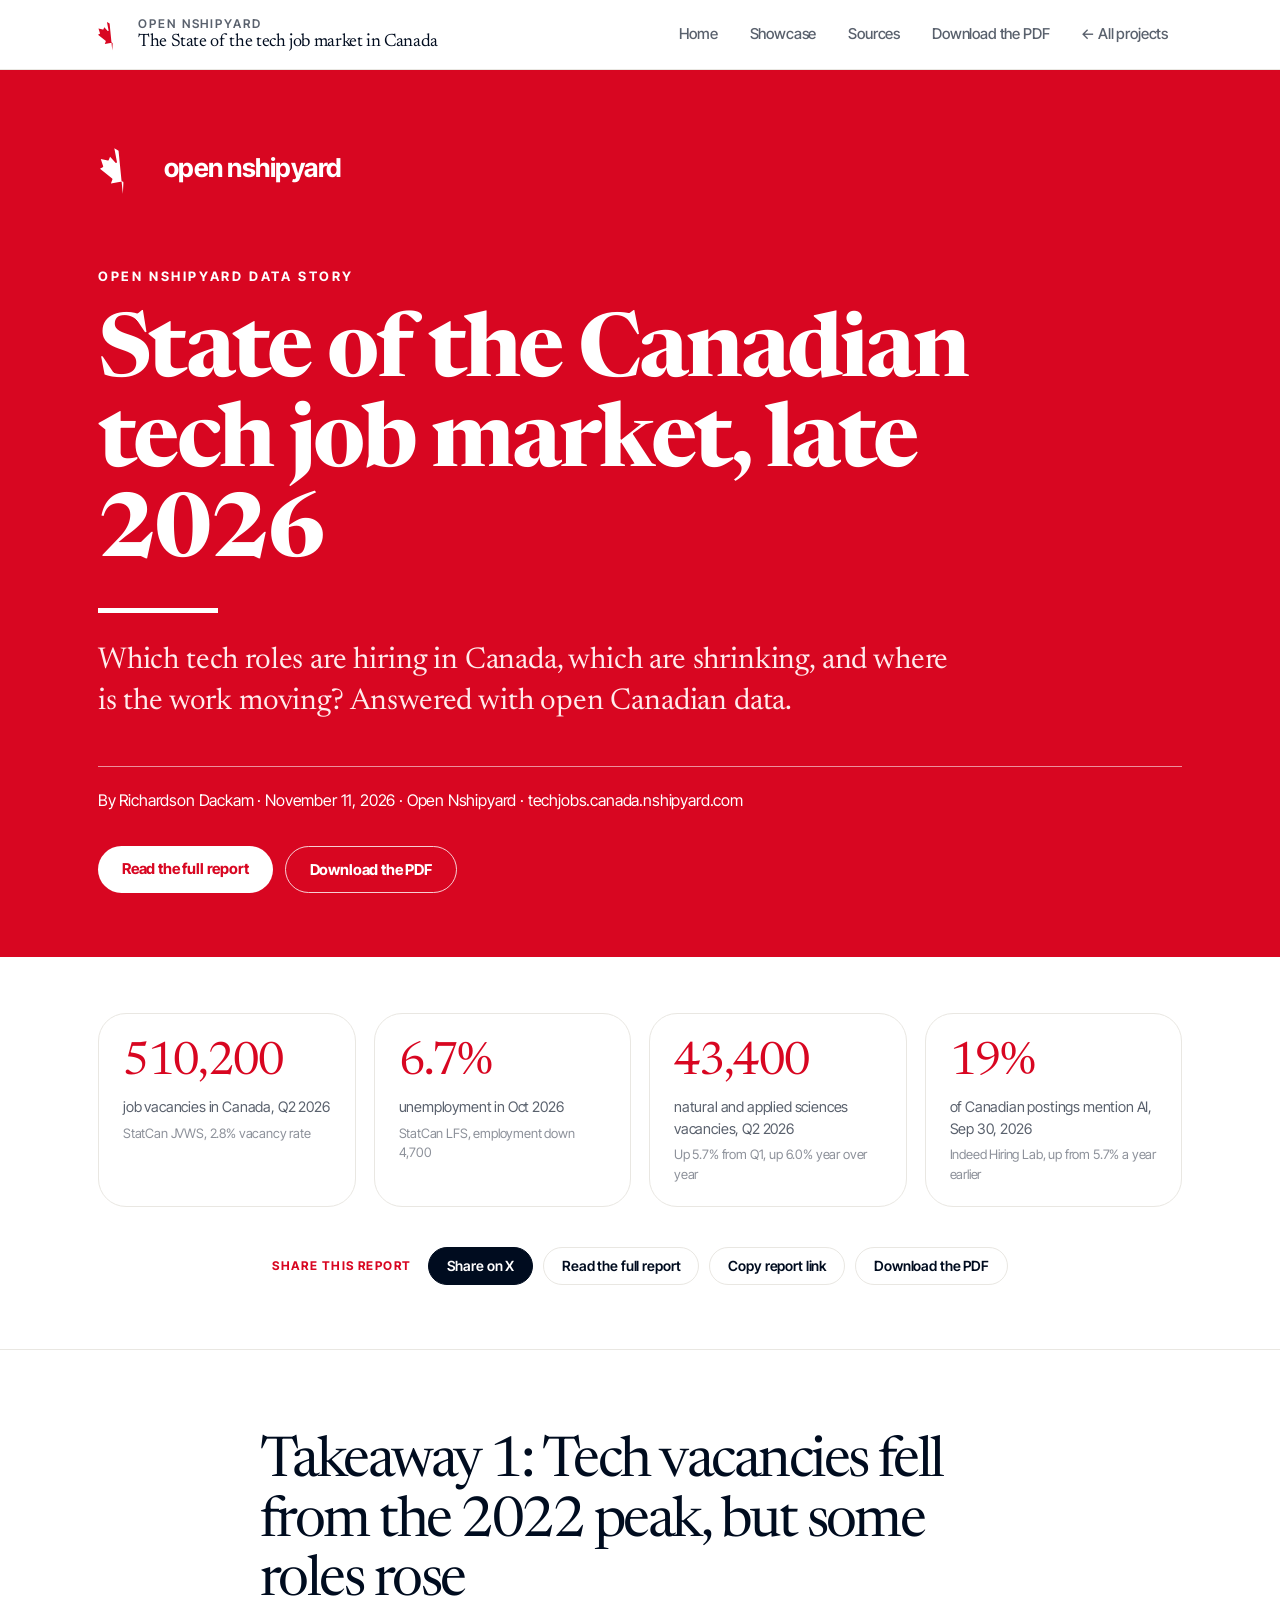
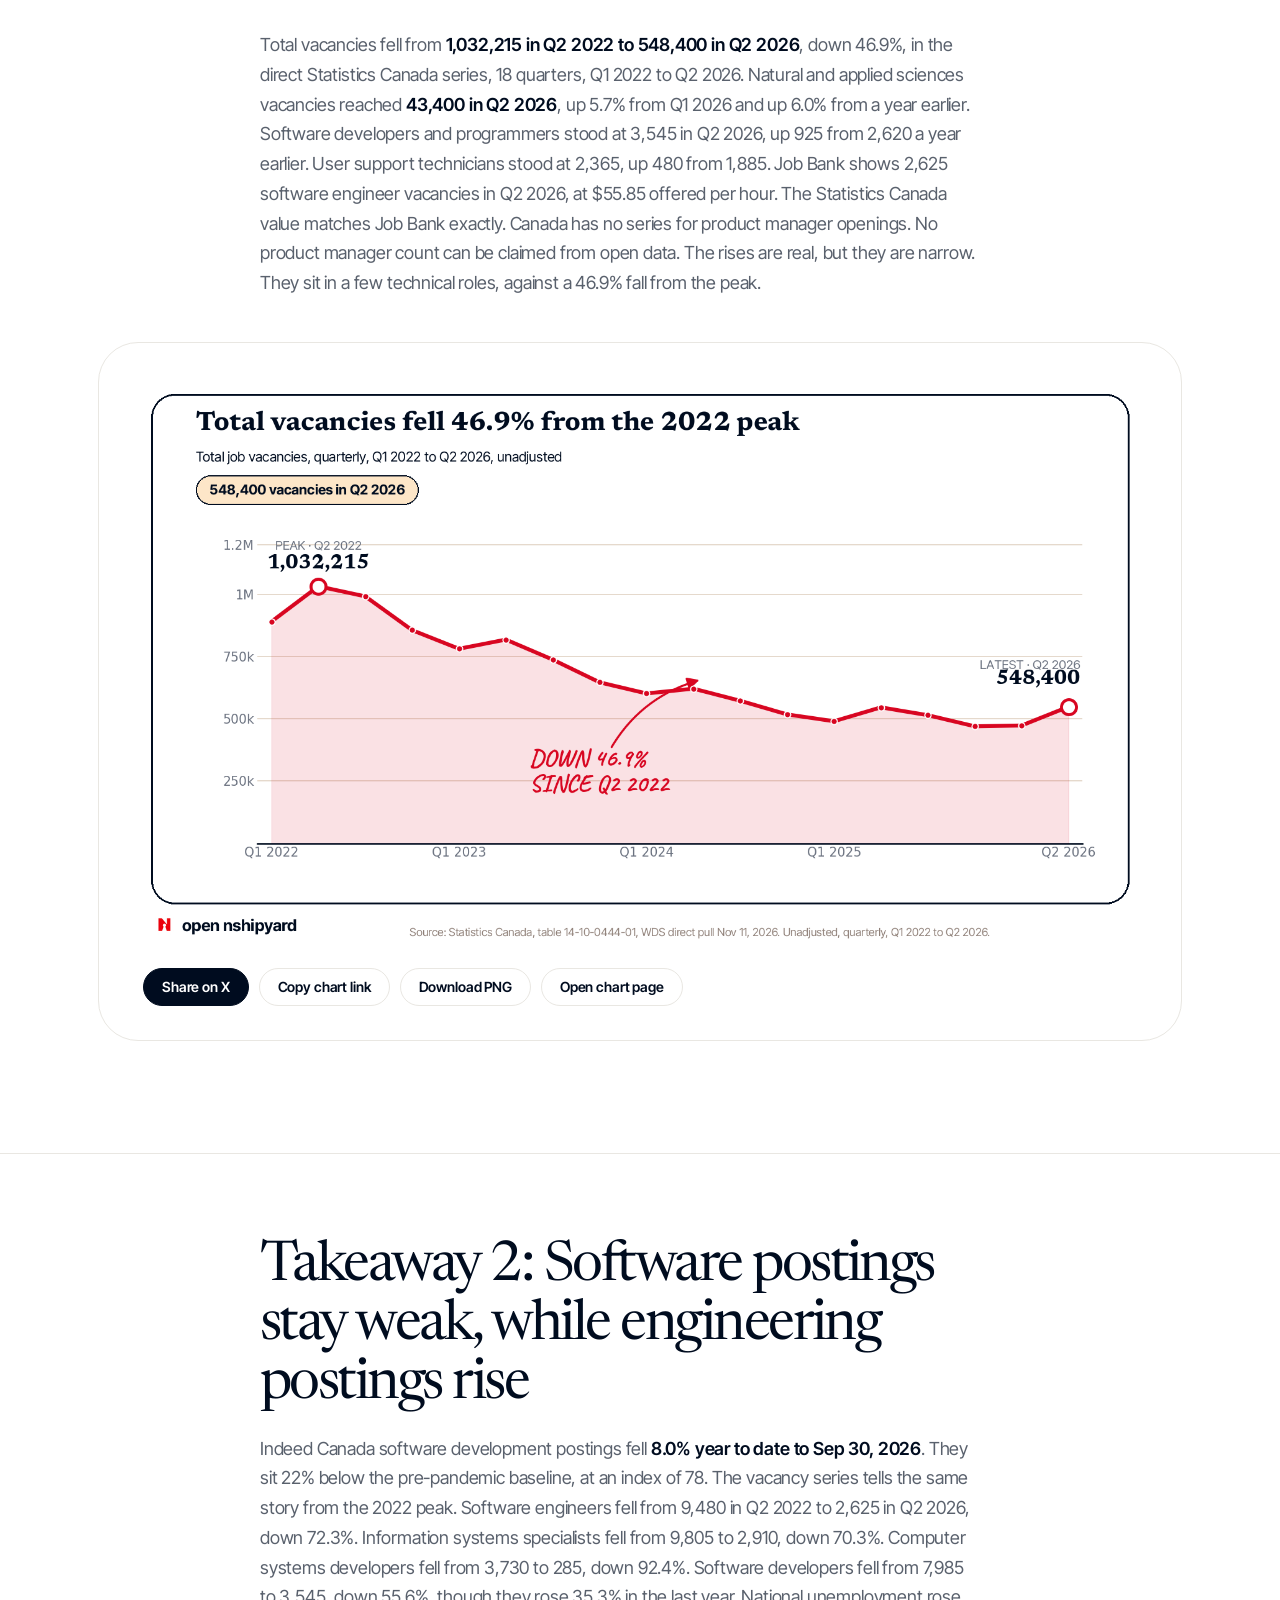
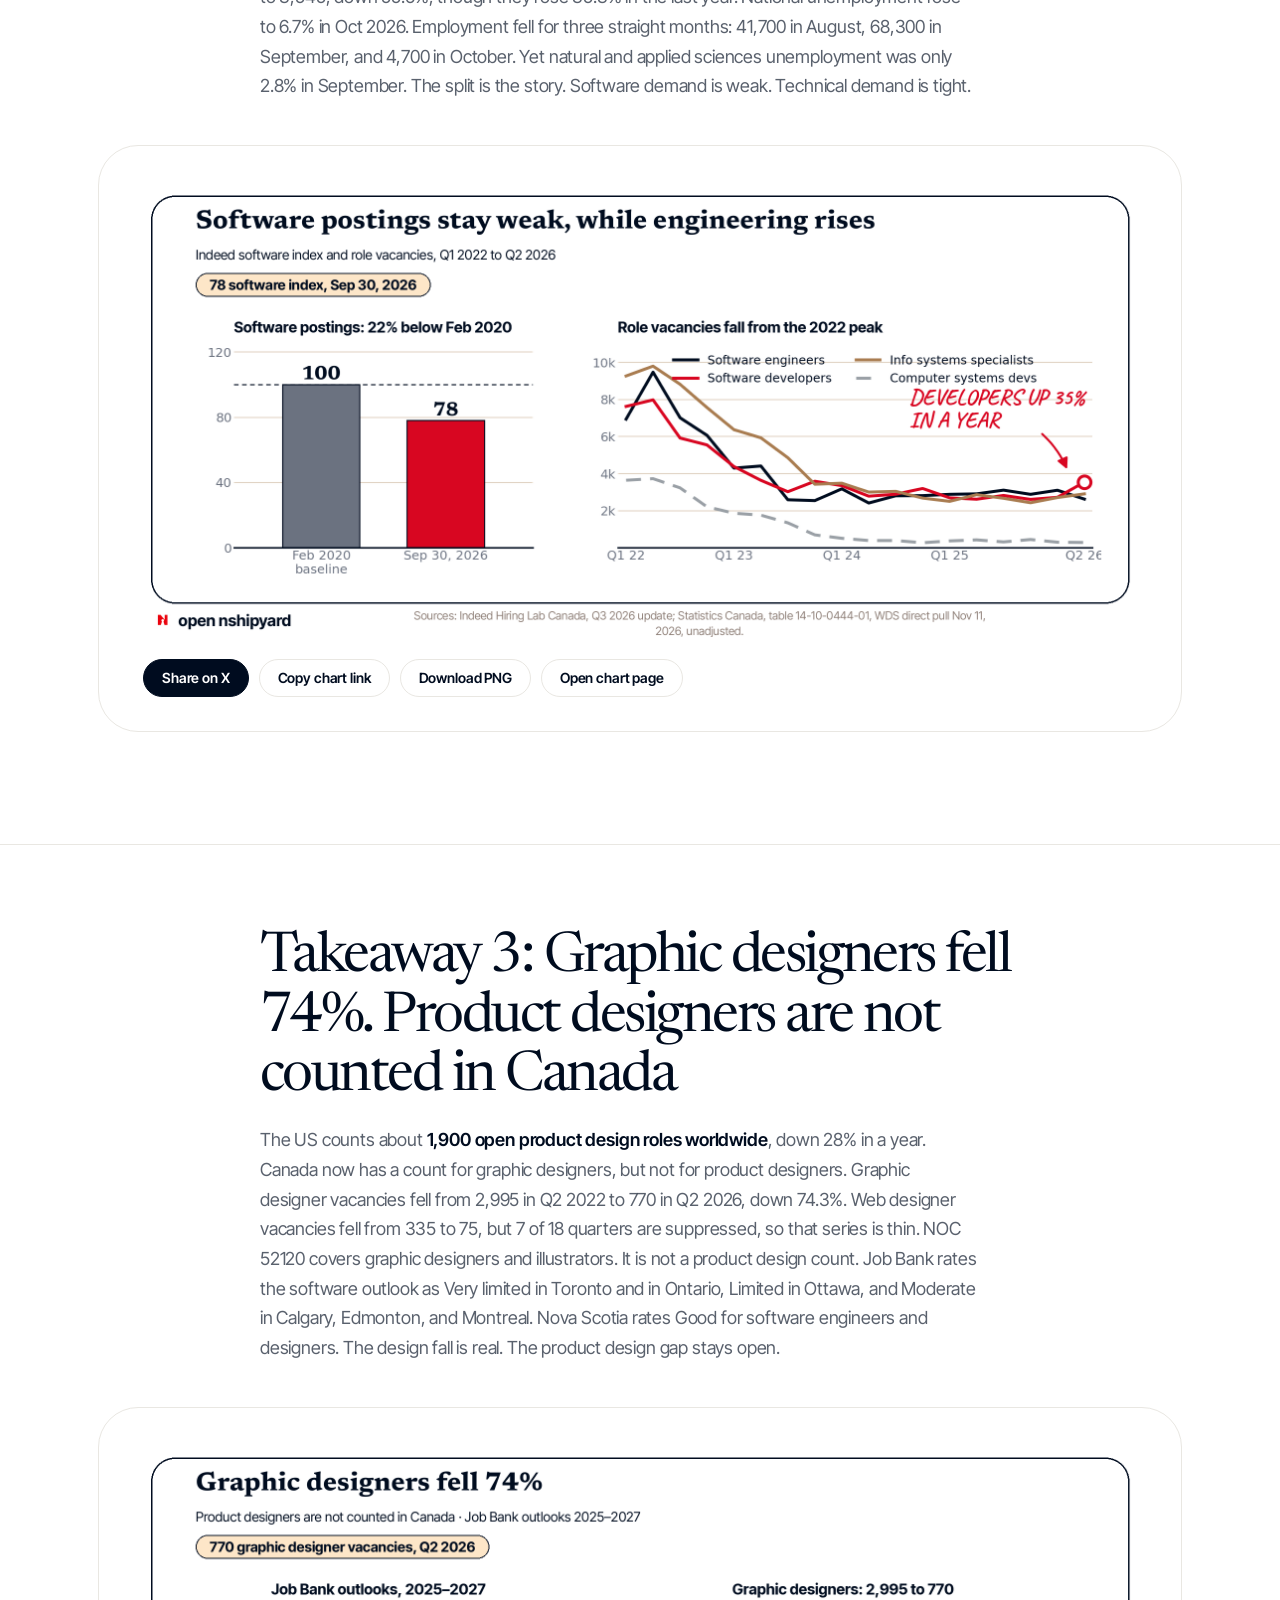
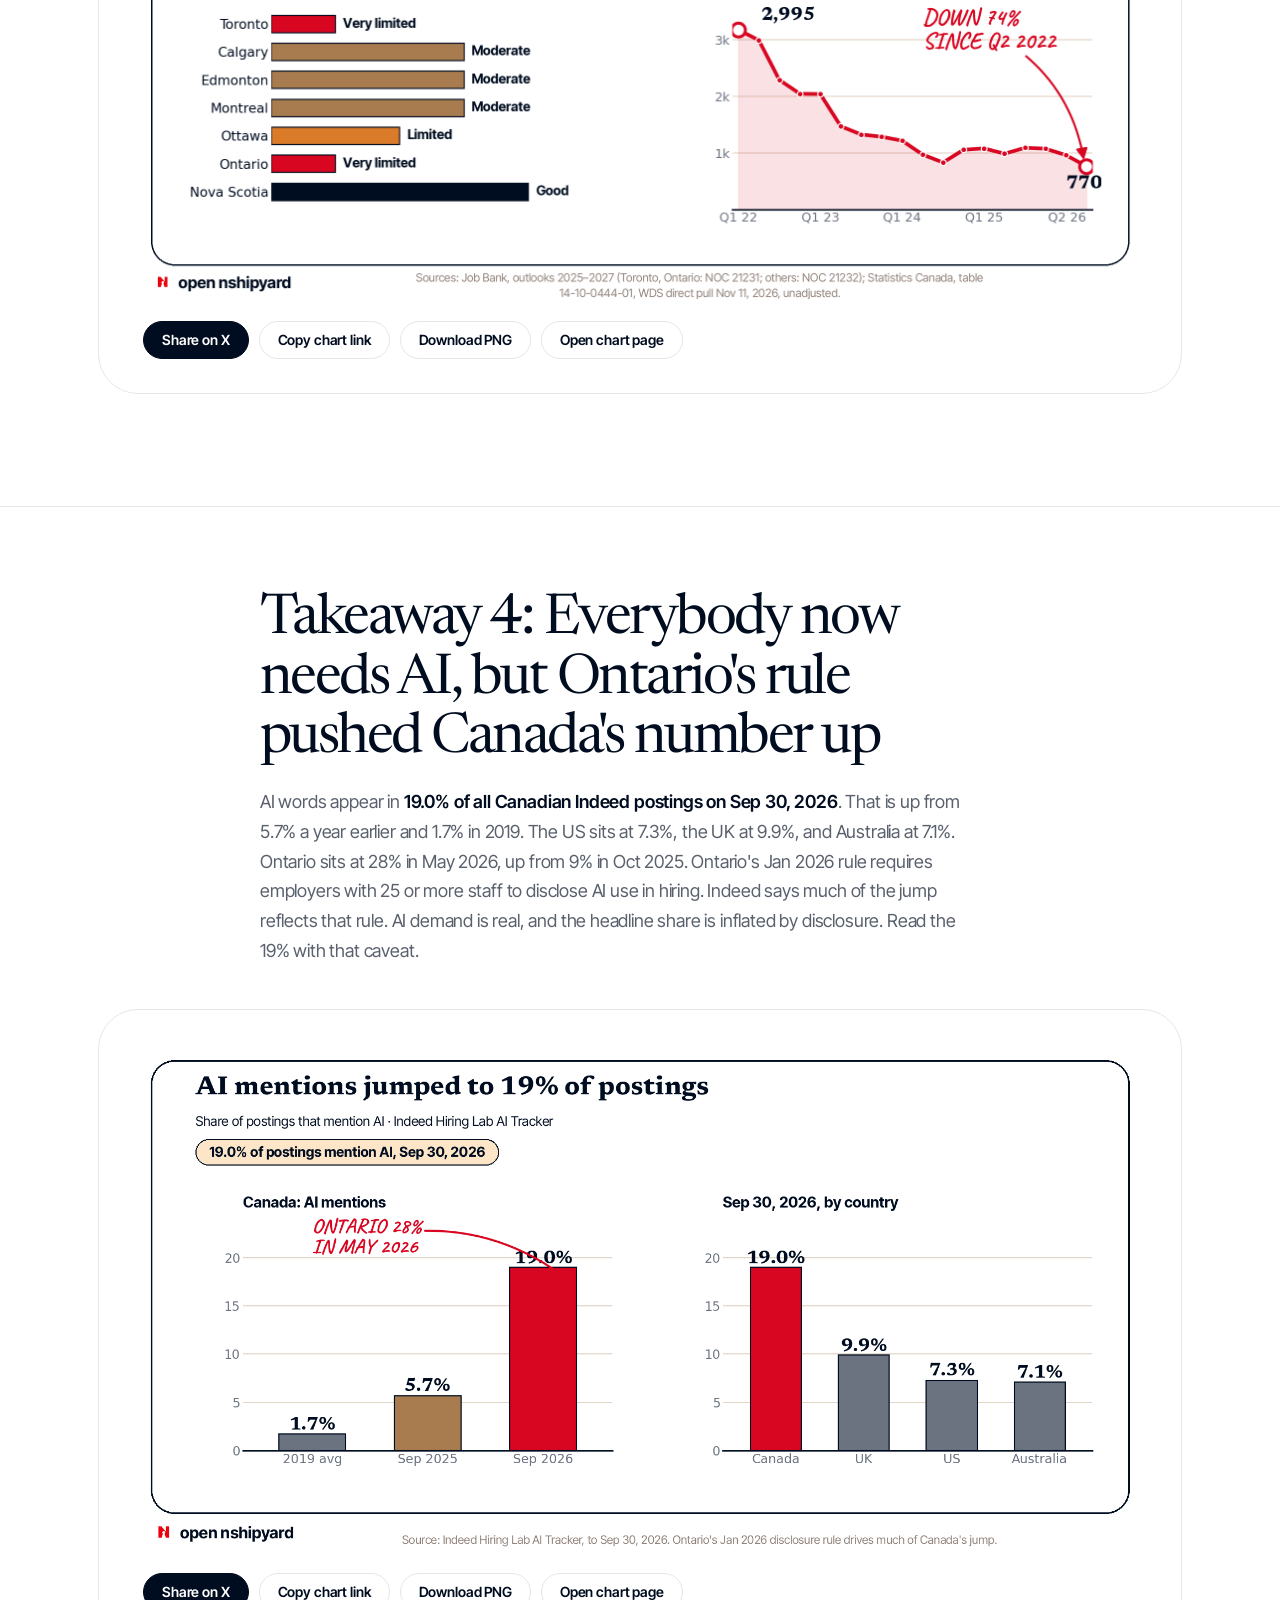
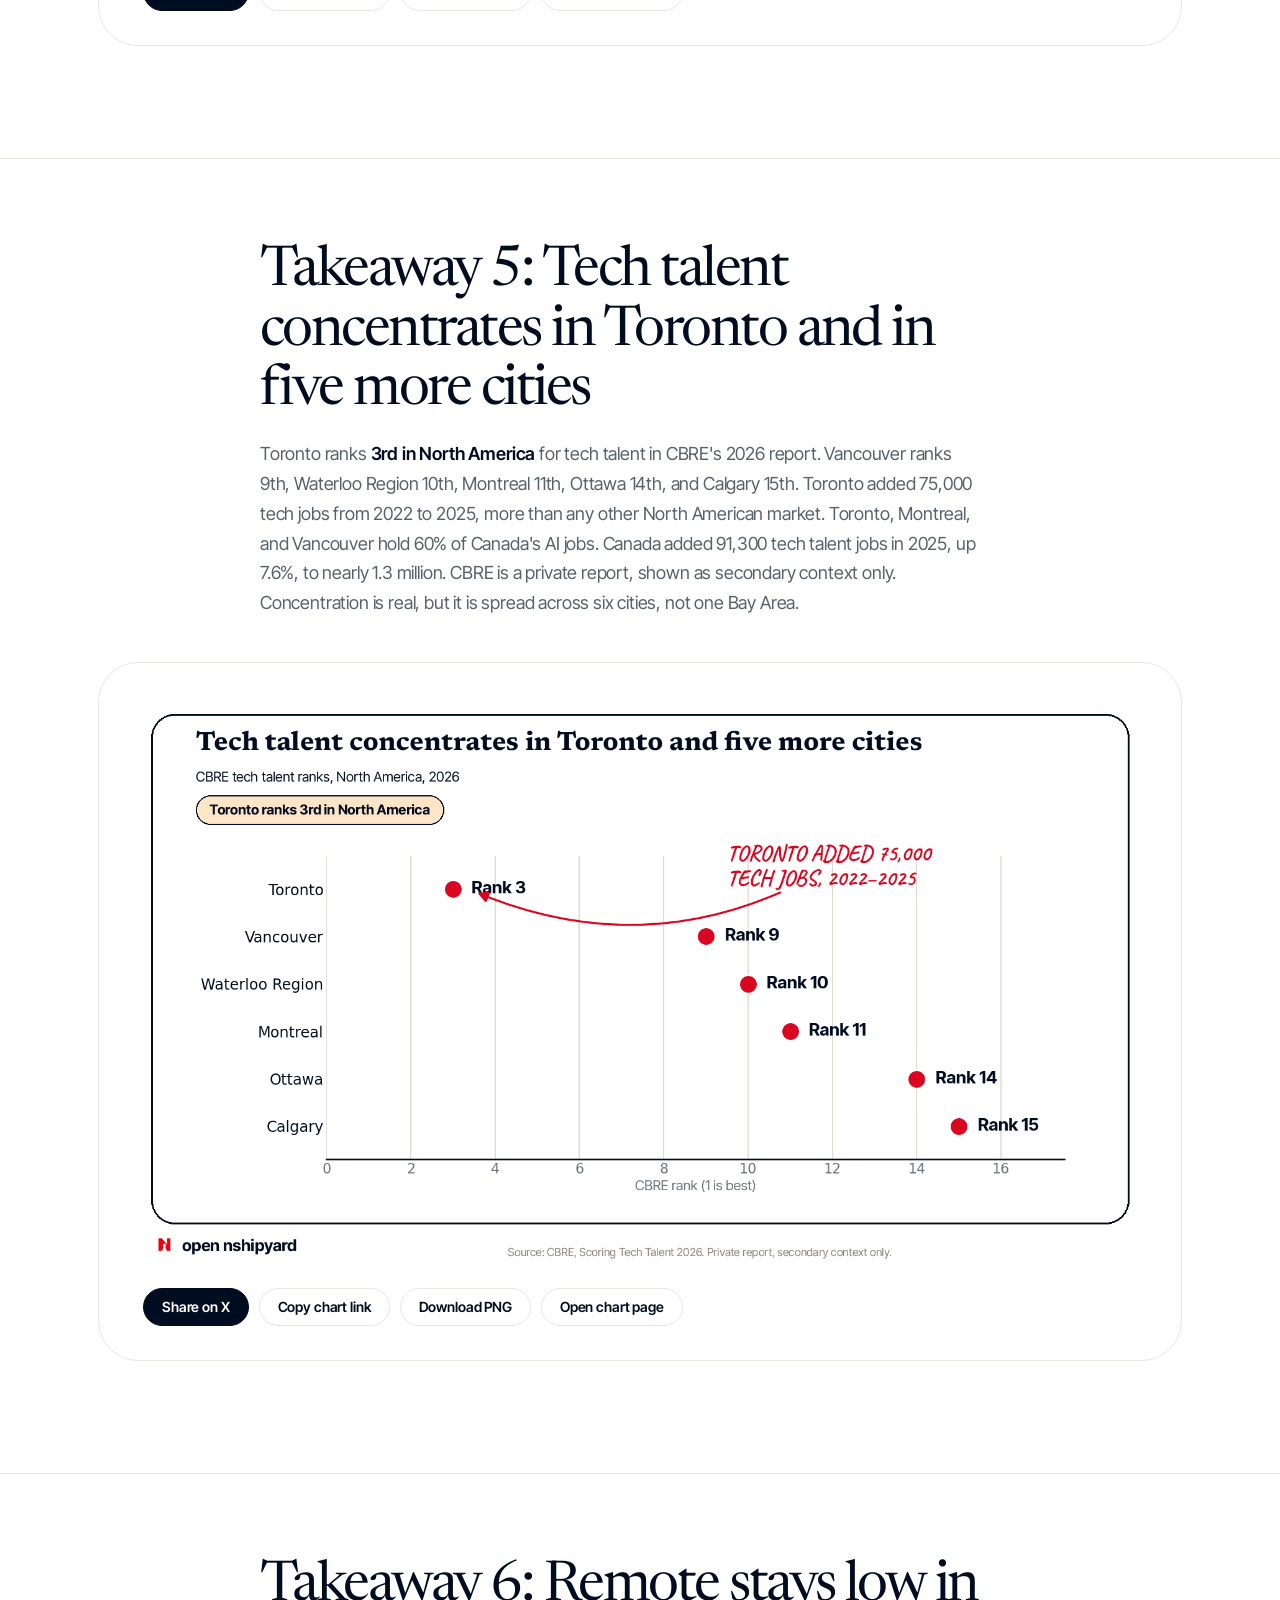
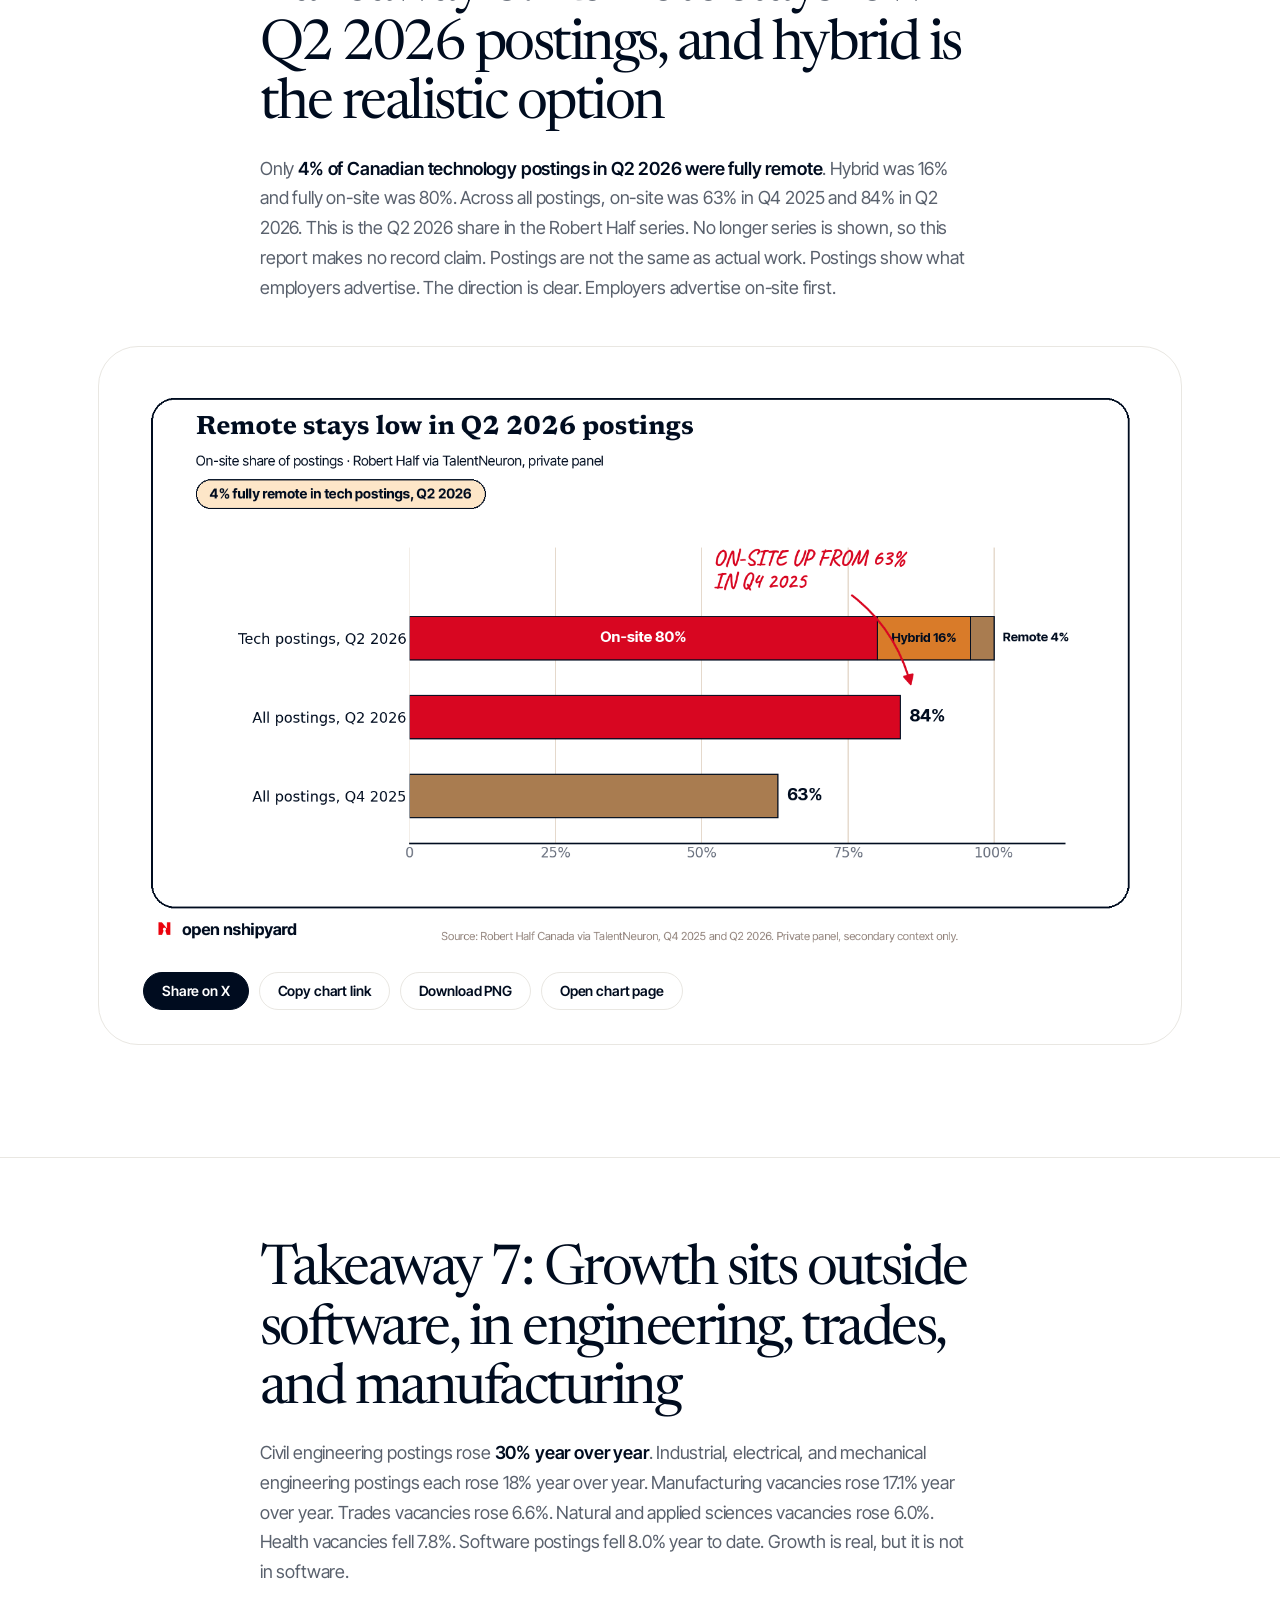
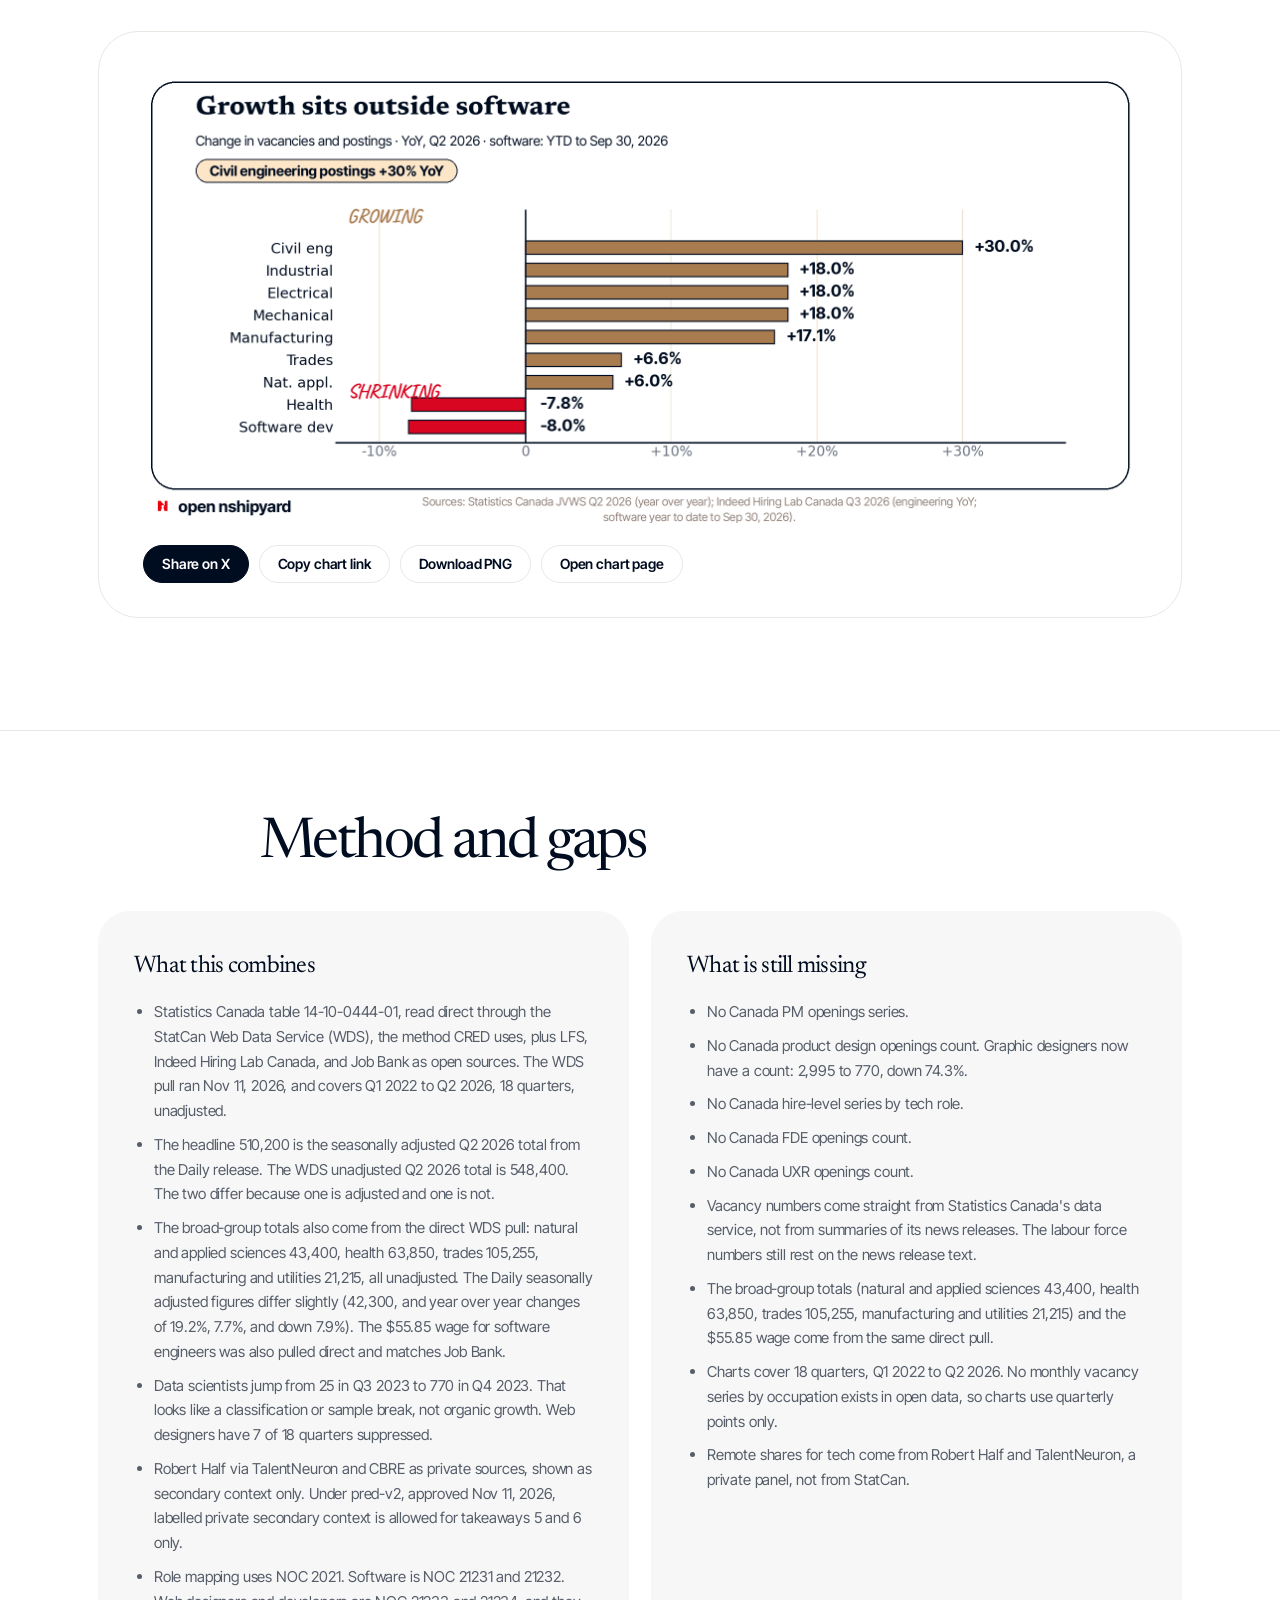
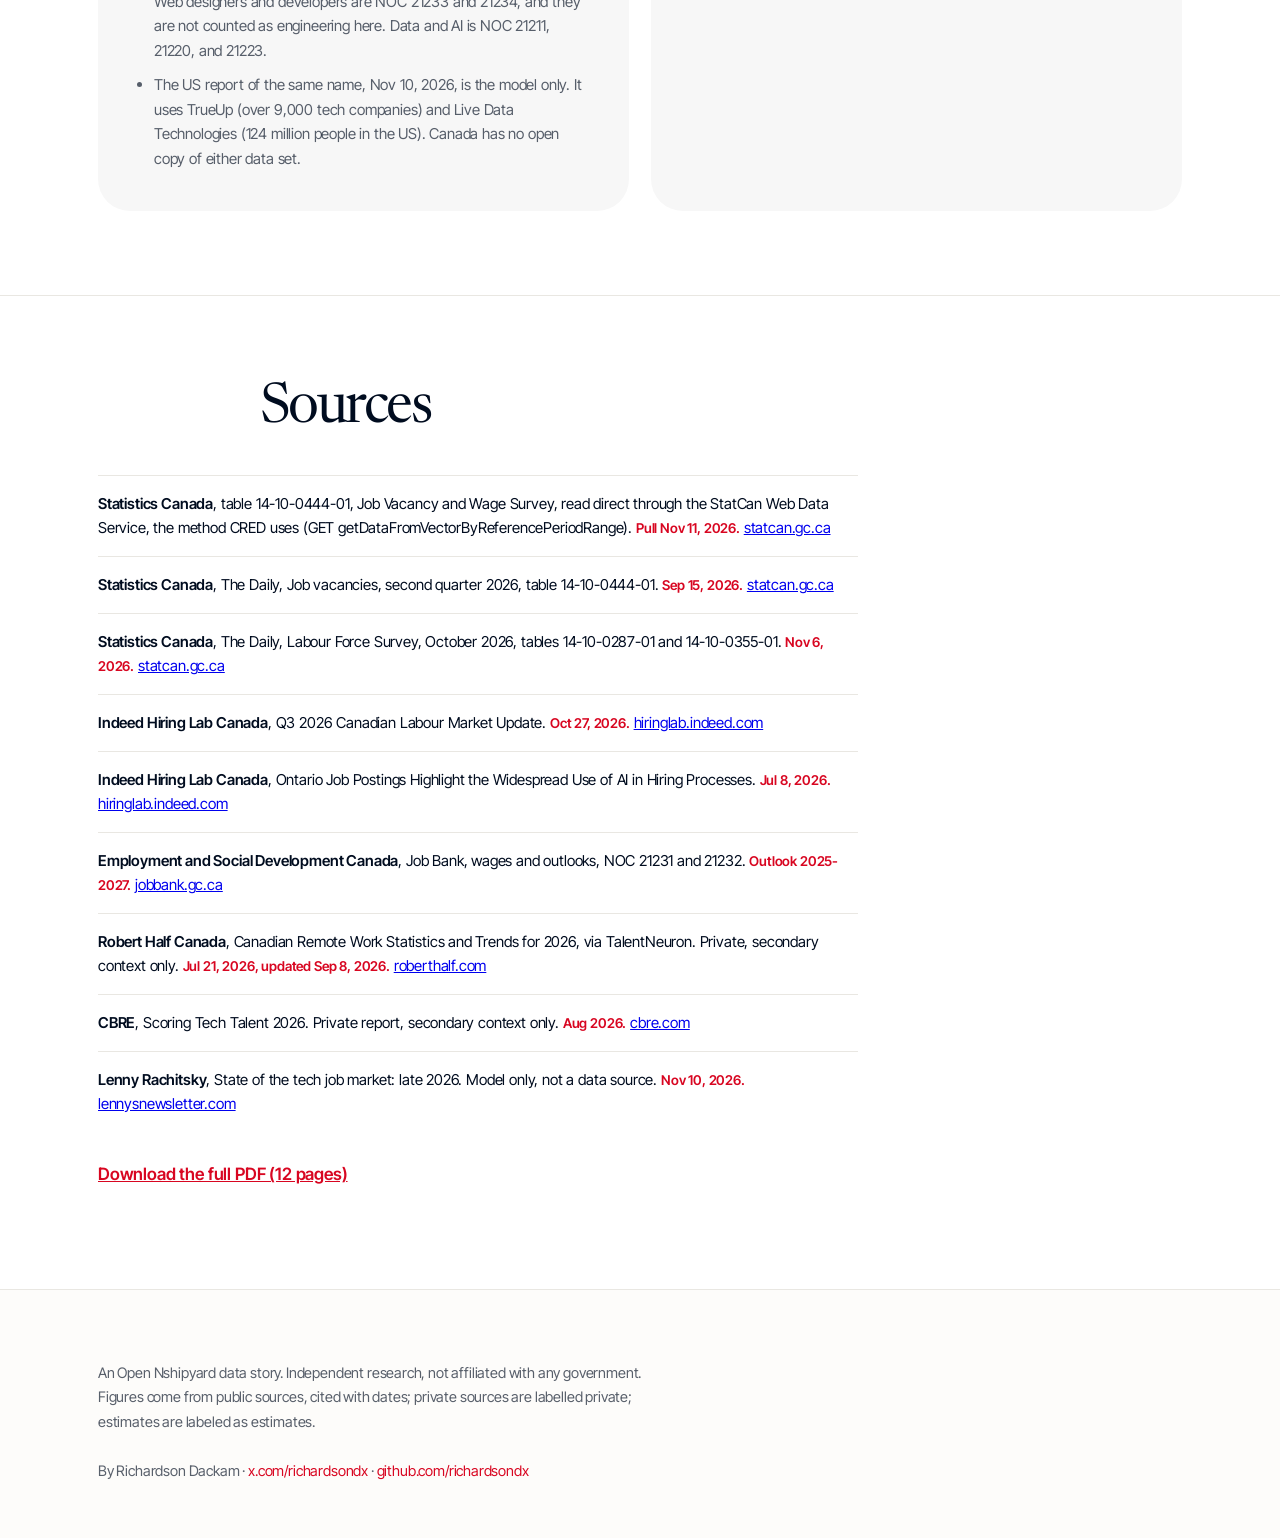
==== commit b96a6d55: "Red cover-style hero on home and article pages, takeaway 1 cleaned" ====
--- a/index.html
+++ b/index.html
@@ -47,11 +47,26 @@
 </header>
 
 <main>
-  <div class="hero">
-    <div class="wrap">
-      <span class="kicker">Open Nshipyard data story · Late 2026</span>
-      <h1>Canada's tech market is split. Total vacancies fell 46.9% from the 2022 peak. Software postings stay weak.</h1>
-      <p class="lede">The state of Canada's tech job market in late 2026, built from open Canadian data, with private sources labelled. AI words are everywhere in postings, but Ontario's disclosure rule drives much of the jump. Growth sits outside software, in engineering, trades, and manufacturing.</p>
+  <section class="cover-hero">
+    <div class="wrap">
+      <div class="cover-hero-brand">
+        <svg viewBox="-1860 -2000 3720 4030" aria-hidden="true" fill="currentColor"><path d="m-90 2030 45-863a95 95 0 0 0-111-98l-859 151 116-320a65 65 0 0 0-20-73l-941-762 212-99a65 65 0 0 0 34-79l-186-572 542 115a65 65 0 0 0 73-38l105-247 423 454a65 65 0 0 0 111-57l-204-1052 327 189a65 65 0 91-27l332-652 332 652a65 65 0 0 0 91 27l327-189-204 1052a65 65 0 0 0 111 57l423-454 105 247a65 65 0 0 0 73 38l542-115-186 572a65 65 0 0 0 34 79l212 99-941 762a65 65 0 0 0-20 73l116 320-859-151a95 95 0 0 0-111 98l45 863z"></path></svg>
+        <span>open nshipyard</span>
+      </div>
+      <span class="cover-hero-kicker">Open Nshipyard data story</span>
+      <h1>State of the Canadian tech job market, late 2026</h1>
+      <hr class="cover-hero-rule">
+      <p class="cover-hero-stand">Which tech roles are hiring in Canada, which are shrinking, and where is the work moving? Answered with open Canadian data.</p>
+      <p class="cover-hero-byline">By Richardson Dackam · November 11, 2026 · Open Nshipyard · techjobs.canada.nshipyard.com</p>
+      <div class="cover-hero-actions">
+        <a class="btn-solid" href="article.html">Read the full report</a>
+        <a class="btn-ghost" href="The-State-of-the-tech-job-market-in-Canada-Late-2026-final-v7.pdf">Download the PDF</a>
+      </div>
+    </div>
+  </section>
+
+  <section class="hero-stats">
+    <div class="wrap">
       <div class="stat-grid">
         <div class="stat-card">
           <div class="stat-num">510,200</div>
@@ -78,13 +93,13 @@
         <a class="share-btn" href="The-State-of-the-tech-job-market-in-Canada-Late-2026-final-v7.pdf">Download the PDF</a>
       </div>
     </div>
-  </div>
+  </section>
 
   <section class="block">
     <div class="wrap">
       <div class="narrow">
         <h2>Takeaway 1: Tech vacancies fell from the 2022 peak, but some roles rose</h2>
-        <p class="section-sub">Total vacancies fell from <strong>1,032,215 in Q2 2022 to 548,400 in Q2 2026</strong>, down 46.9%, in the direct StatCan WDS series, 18 quarters, Q1 2022 to Q2 2026. Natural and applied sciences vacancies reached <strong>43,400 in Q2 2026</strong>, up 5.7% from Q1 2026 and up 6.0% from a year earlier. Software developers and programmers stood at 3,545 in Q2 2026, up 925 from 2,620 a year earlier. User support technicians stood at 2,365, up 480 from 1,885. Job Bank shows 2,625 software engineer vacancies in Q2 2026, at $55.85 offered per hour. The WDS value matches Job Bank exactly. Canada has no TrueUp-style series for product manager openings. No Canada PM win can be claimed from open data. The rises are real, but they are narrow. They sit in a few technical roles, against a 46.9% fall from the peak.</p>
+        <p class="section-sub">Total vacancies fell from <strong>1,032,215 in Q2 2022 to 548,400 in Q2 2026</strong>, down 46.9%, in the direct Statistics Canada series, 18 quarters, Q1 2022 to Q2 2026. Natural and applied sciences vacancies reached <strong>43,400 in Q2 2026</strong>, up 5.7% from Q1 2026 and up 6.0% from a year earlier. Software developers and programmers stood at 3,545 in Q2 2026, up 925 from 2,620 a year earlier. User support technicians stood at 2,365, up 480 from 1,885. Job Bank shows 2,625 software engineer vacancies in Q2 2026, at $55.85 offered per hour. The Statistics Canada value matches Job Bank exactly. Canada has no series for product manager openings. No product manager count can be claimed from open data. The rises are real, but they are narrow. They sit in a few technical roles, against a 46.9% fall from the peak.</p>
       </div>
       <div class="chart-card">
         <img src="charts/chart1-tech-vacancies.png" alt="Line chart: total vacancies, 1,032,215 in Q2 2022, falling to 548,400 in Q2 2026, 18 quarters, unadjusted" style="width:100%;height:auto;display:block">
--- a/styles.css
+++ b/styles.css
@@ -128,6 +128,95 @@
   padding: 96px 0 88px;
   text-align: center;
 }
+
+/* ---------- cover hero (matches the PDF cover) ---------- */
+.cover-hero {
+  background: var(--red);
+  color: #fff;
+  padding: 72px 0 64px;
+  text-align: left;
+}
+.cover-hero-brand {
+  display: flex;
+  align-items: center;
+  gap: 14px;
+  font: 700 26px/1 var(--sans);
+  letter-spacing: -0.02em;
+  color: #fff;
+  margin-bottom: 72px;
+}
+.cover-hero-brand svg { width: 52px; height: 52px; color: #fff; flex: none; }
+.cover-hero-kicker {
+  display: block;
+  font-size: 13px;
+  font-weight: 700;
+  letter-spacing: 0.2em;
+  text-transform: uppercase;
+  color: #fff;
+  margin-bottom: 24px;
+}
+.cover-hero h1 {
+  font-family: var(--serif);
+  font-weight: 700;
+  font-size: clamp(44px, 7vw, 88px);
+  line-height: 1.02;
+  letter-spacing: -0.03em;
+  color: #fff;
+  margin: 0 0 28px;
+  max-width: 900px;
+  text-align: left;
+}
+.cover-hero-rule {
+  width: 120px;
+  height: 5px;
+  background: #fff;
+  border: 0;
+  margin: 0 0 28px;
+}
+.cover-hero-stand {
+  font-family: var(--serif);
+  font-size: clamp(22px, 2.6vw, 30px);
+  line-height: 1.35;
+  color: #ffebec;
+  max-width: 860px;
+  margin: 0 0 44px;
+}
+.cover-hero-byline {
+  border-top: 1px solid rgba(255, 255, 255, 0.55);
+  padding-top: 20px;
+  font-size: 16px;
+  color: #fff;
+}
+.cover-hero-byline a { color: #fff; }
+.cover-hero-actions {
+  display: flex;
+  flex-wrap: wrap;
+  gap: 12px;
+  margin-top: 32px;
+}
+.cover-hero-actions .btn-solid {
+  background: #fff;
+  color: var(--red);
+  font: 700 15px/1 var(--sans);
+  padding: 15px 24px;
+  border-radius: 999px;
+  text-decoration: none;
+}
+.cover-hero-actions .btn-ghost {
+  border: 1.5px solid rgba(255, 255, 255, 0.8);
+  color: #fff;
+  font: 700 15px/1 var(--sans);
+  padding: 15px 24px;
+  border-radius: 999px;
+  text-decoration: none;
+}
+.hero-stats {
+  background: var(--paper);
+  border-bottom: 1px solid var(--muted-border);
+  padding: 56px 0 64px;
+}
+.hero-stats .stat-grid { margin-top: 0; }
+.hero-stats .share-section { margin-top: 40px; }
 .kicker {
   display: inline-block;
   font-size: 13px;
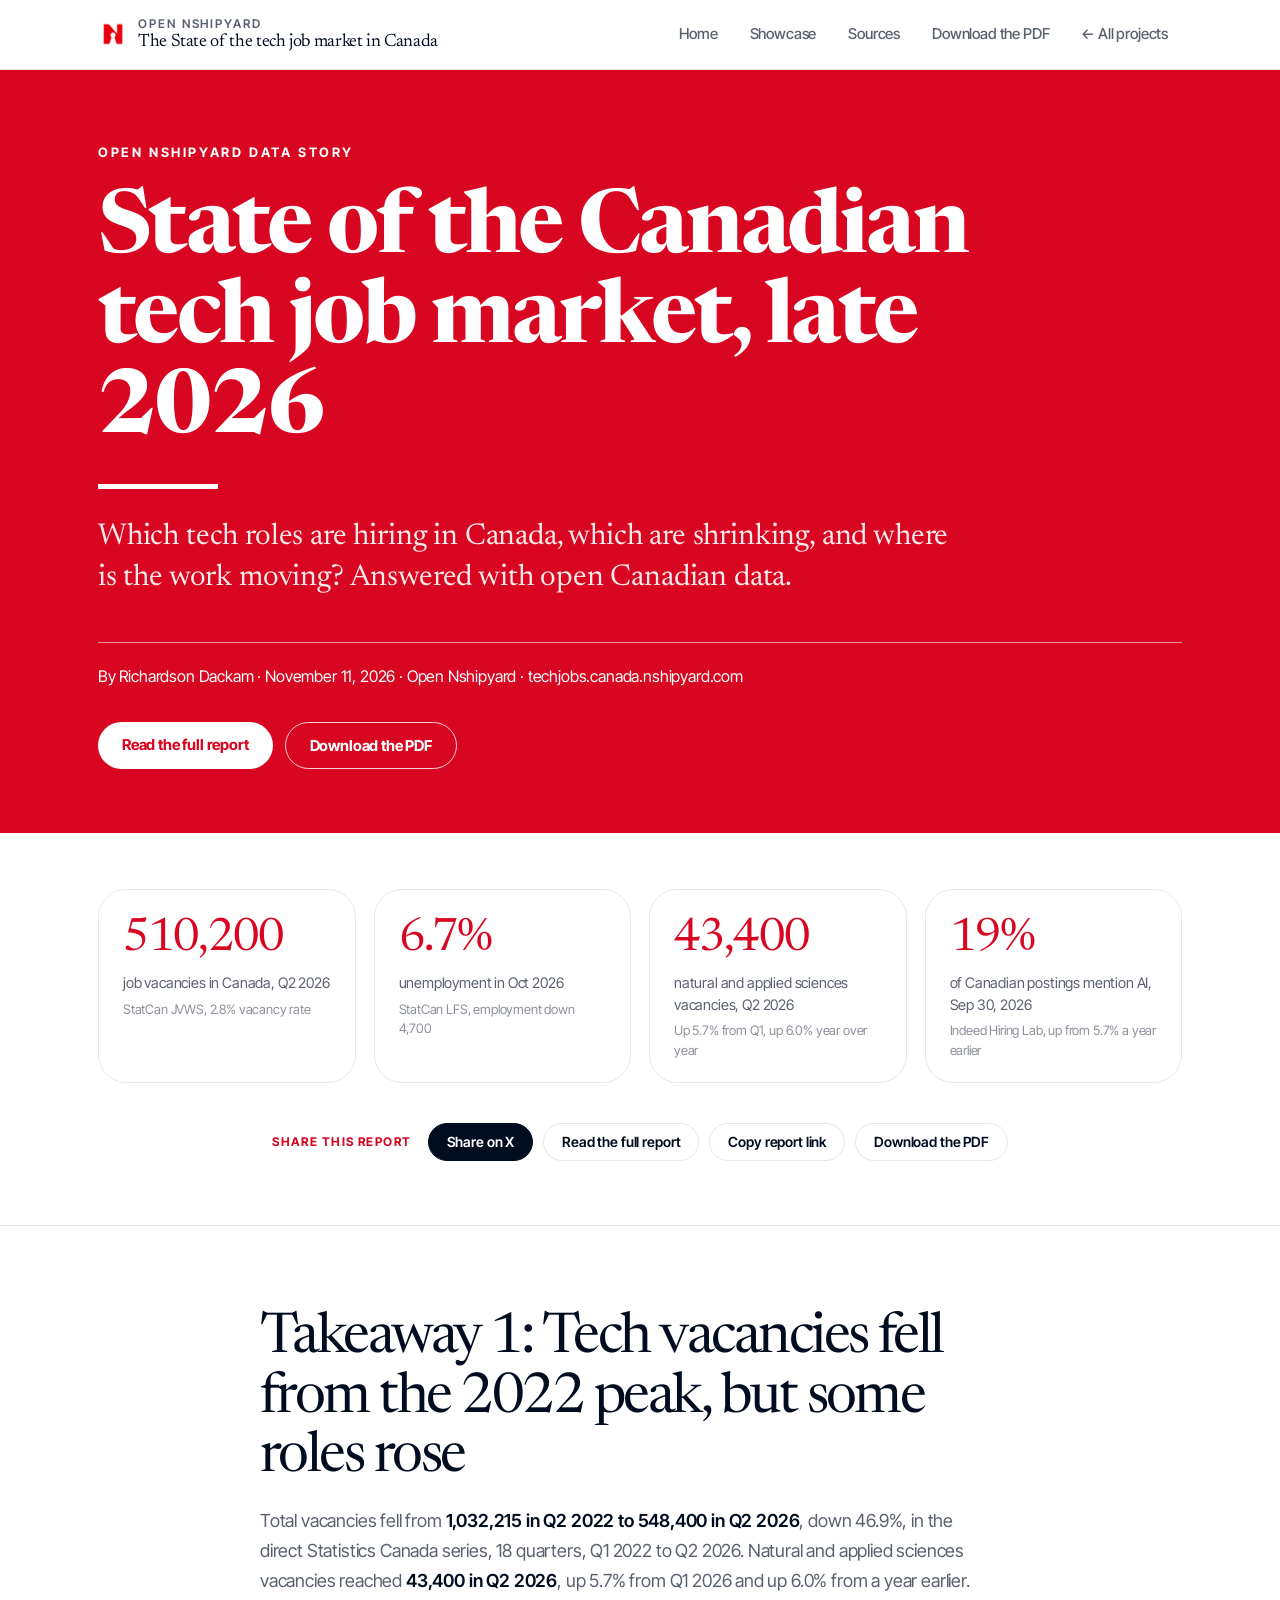
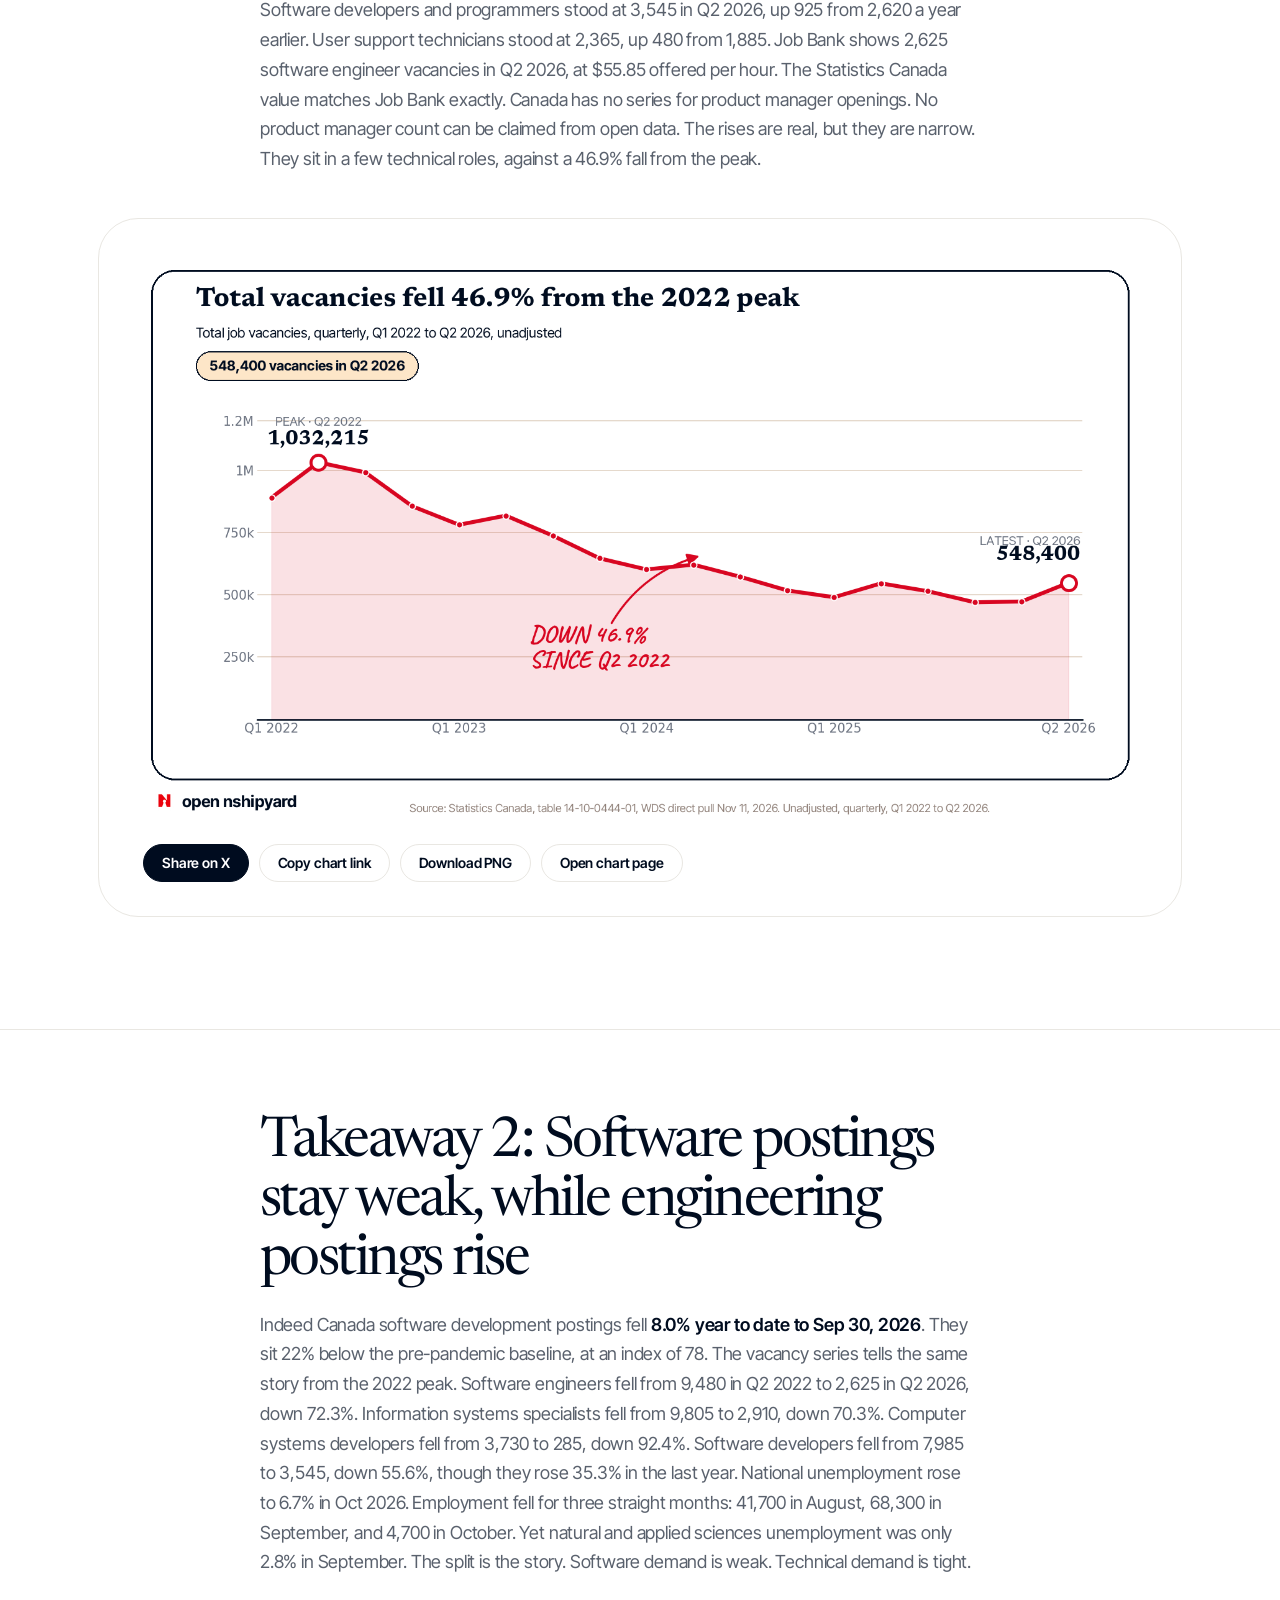
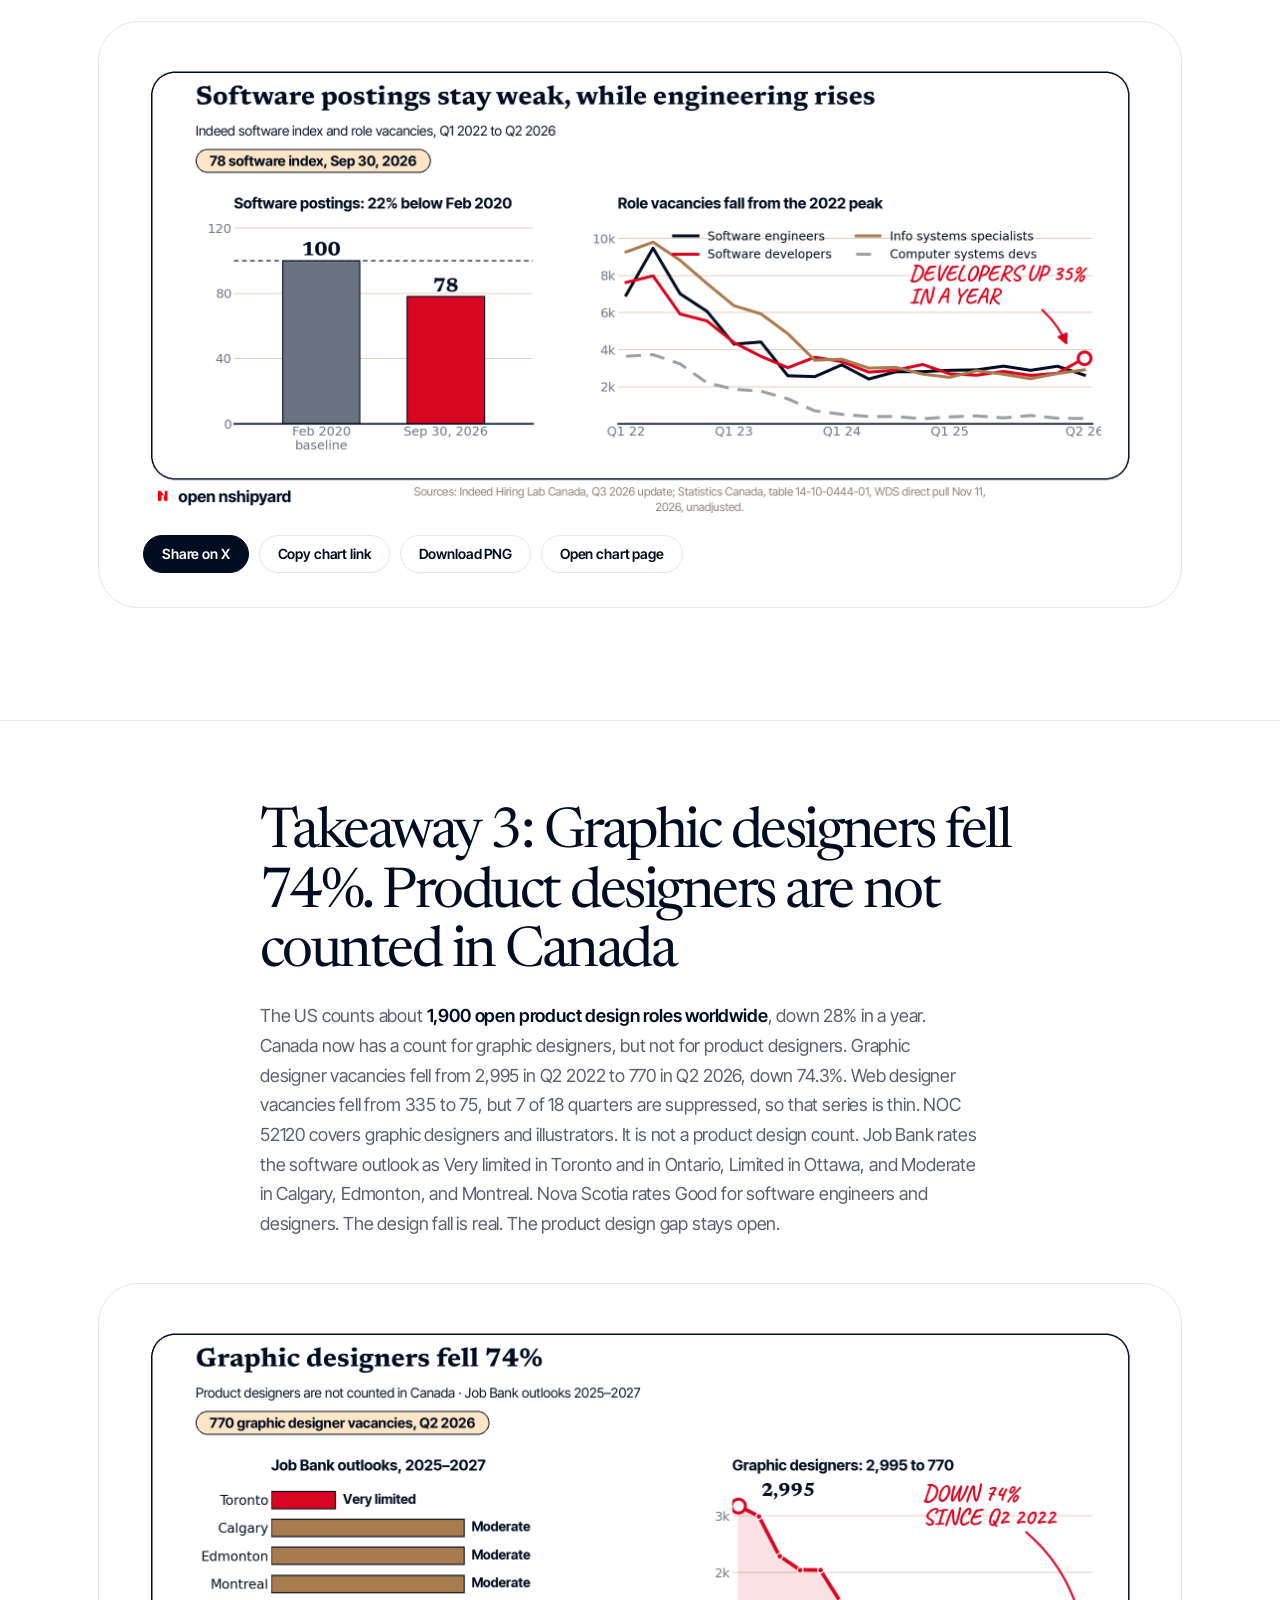
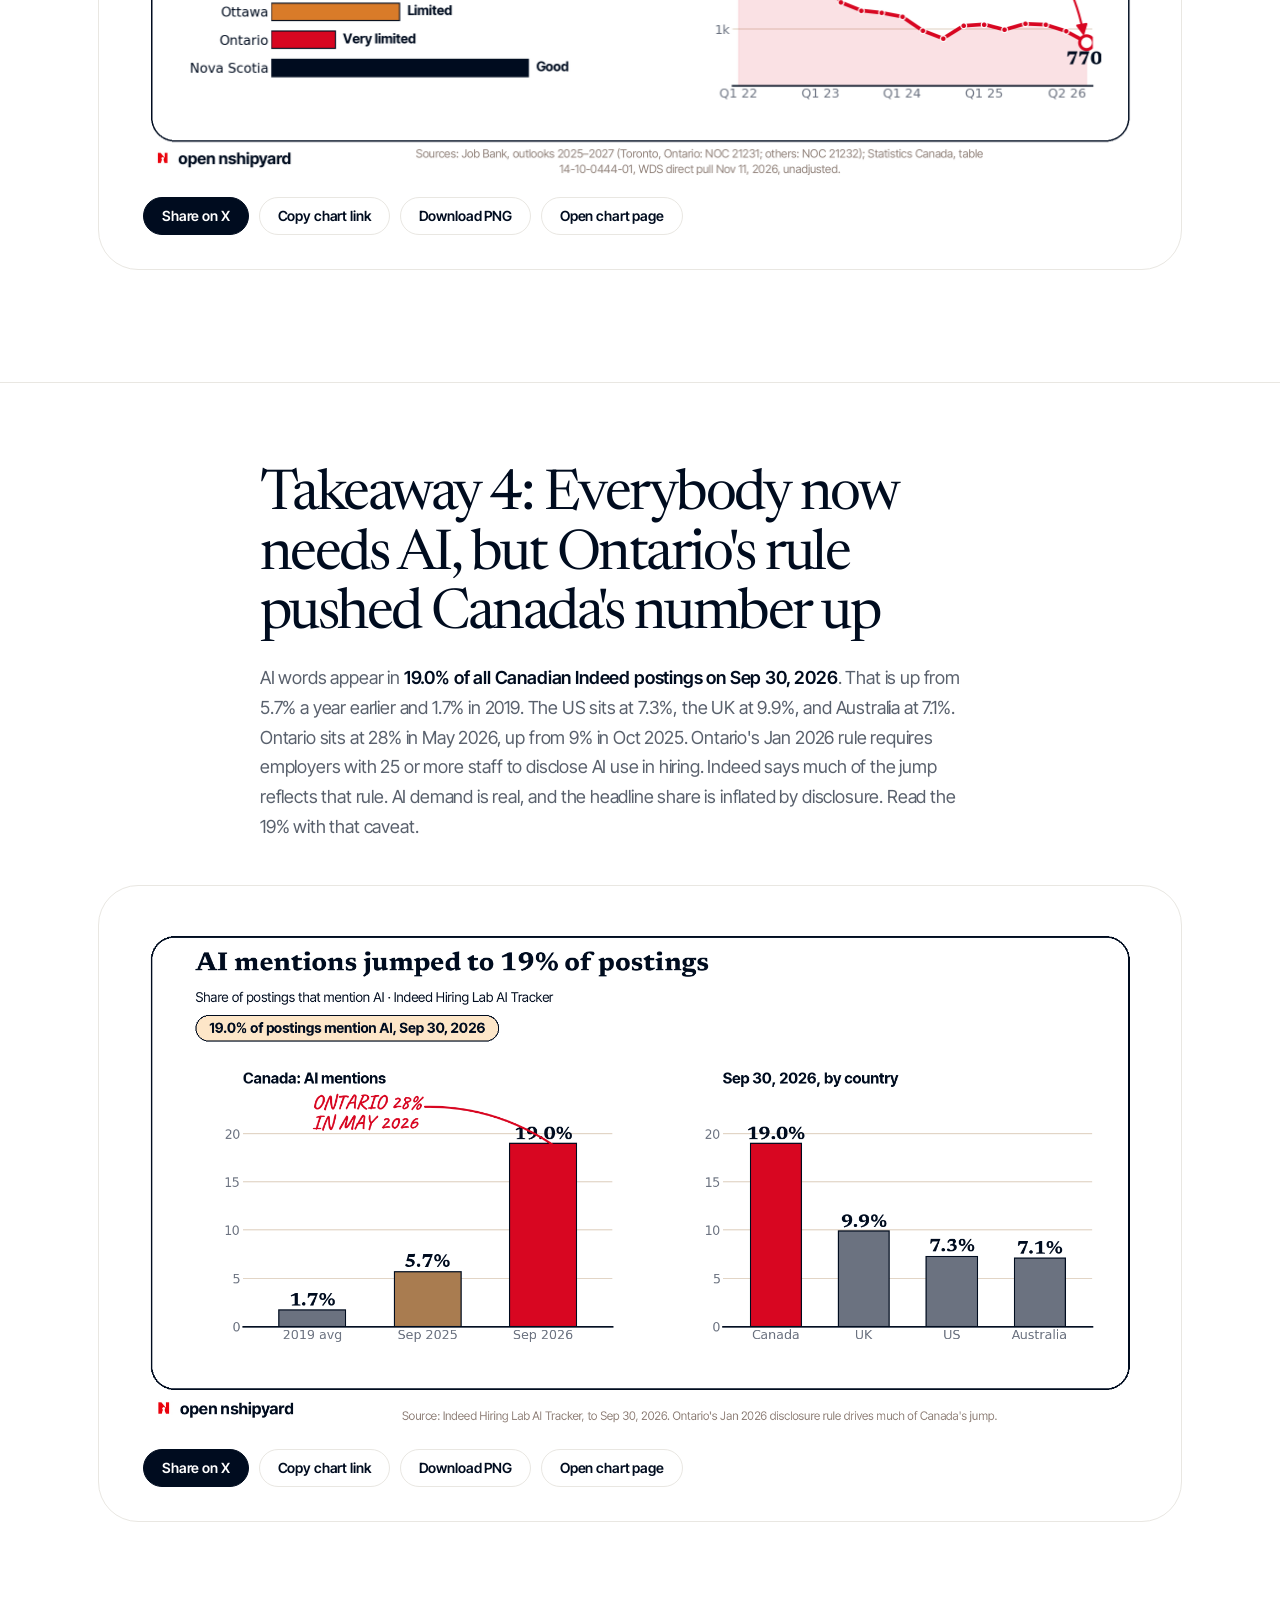
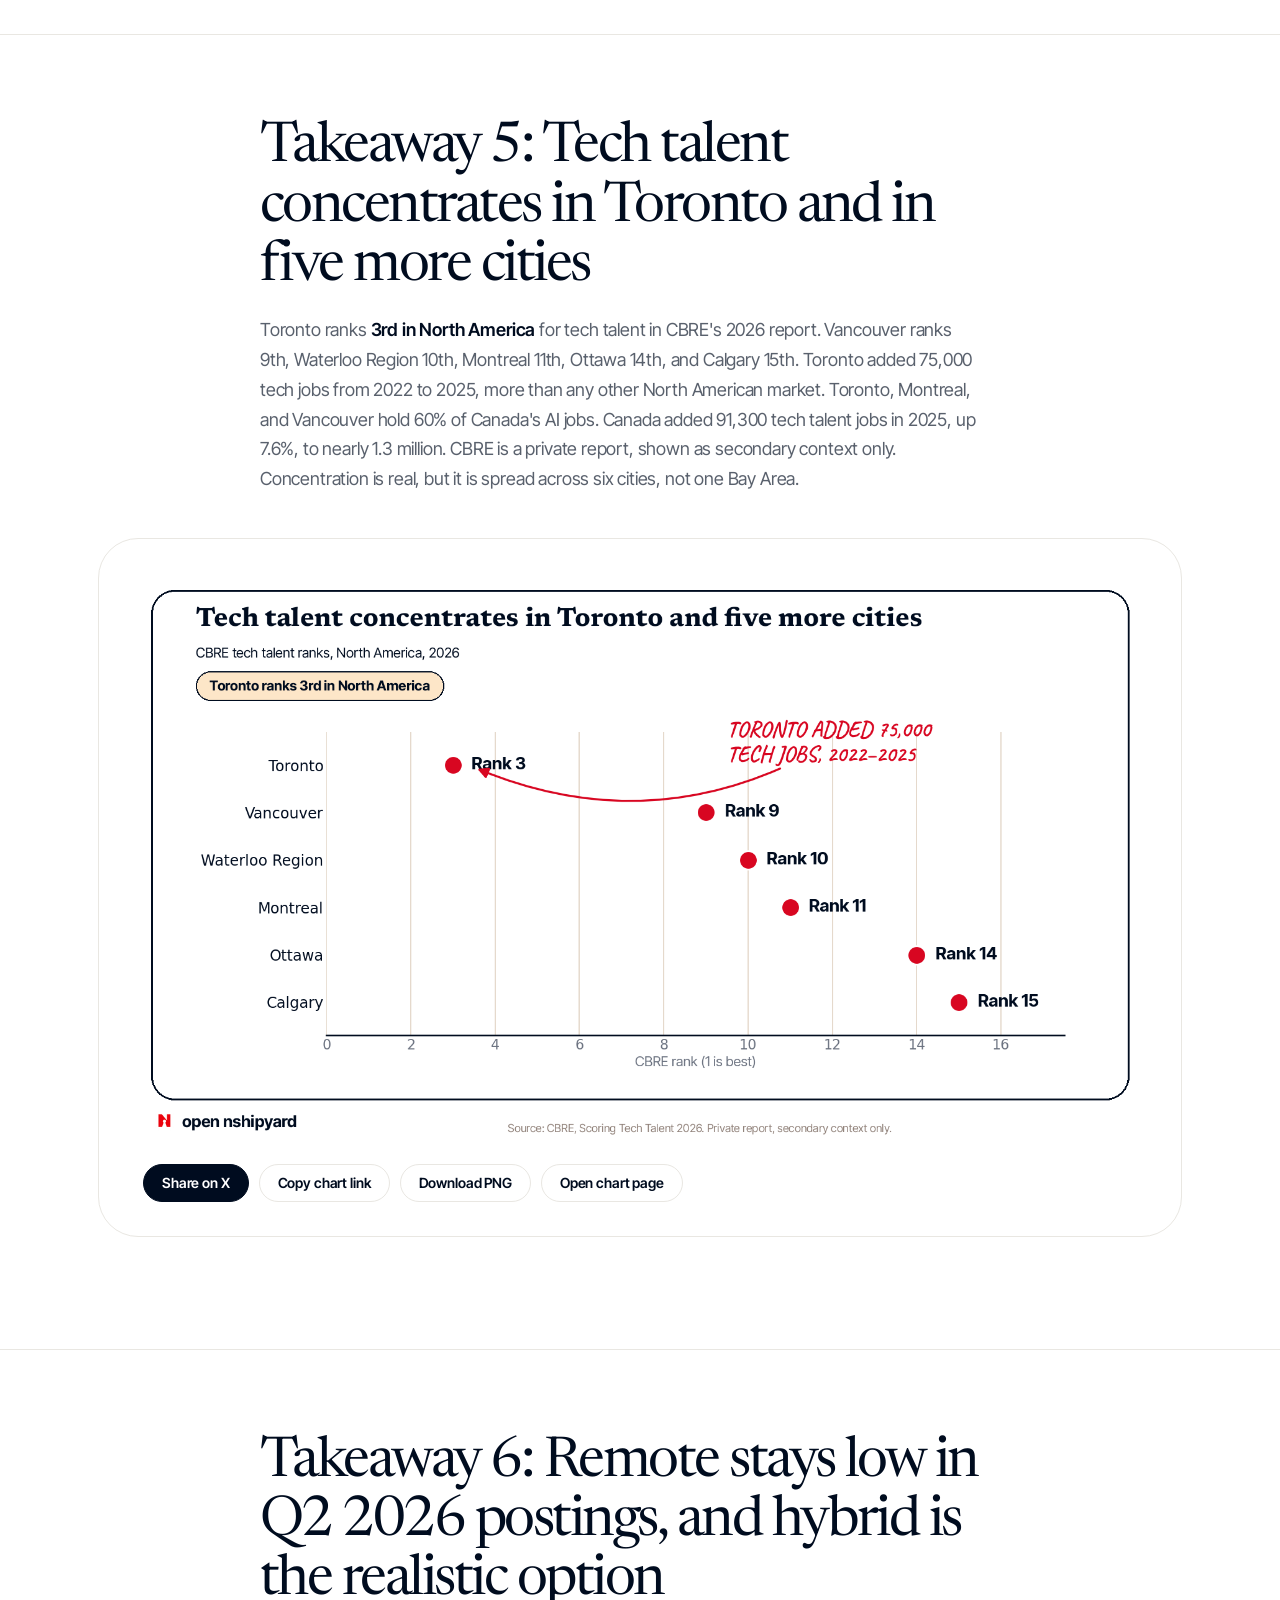
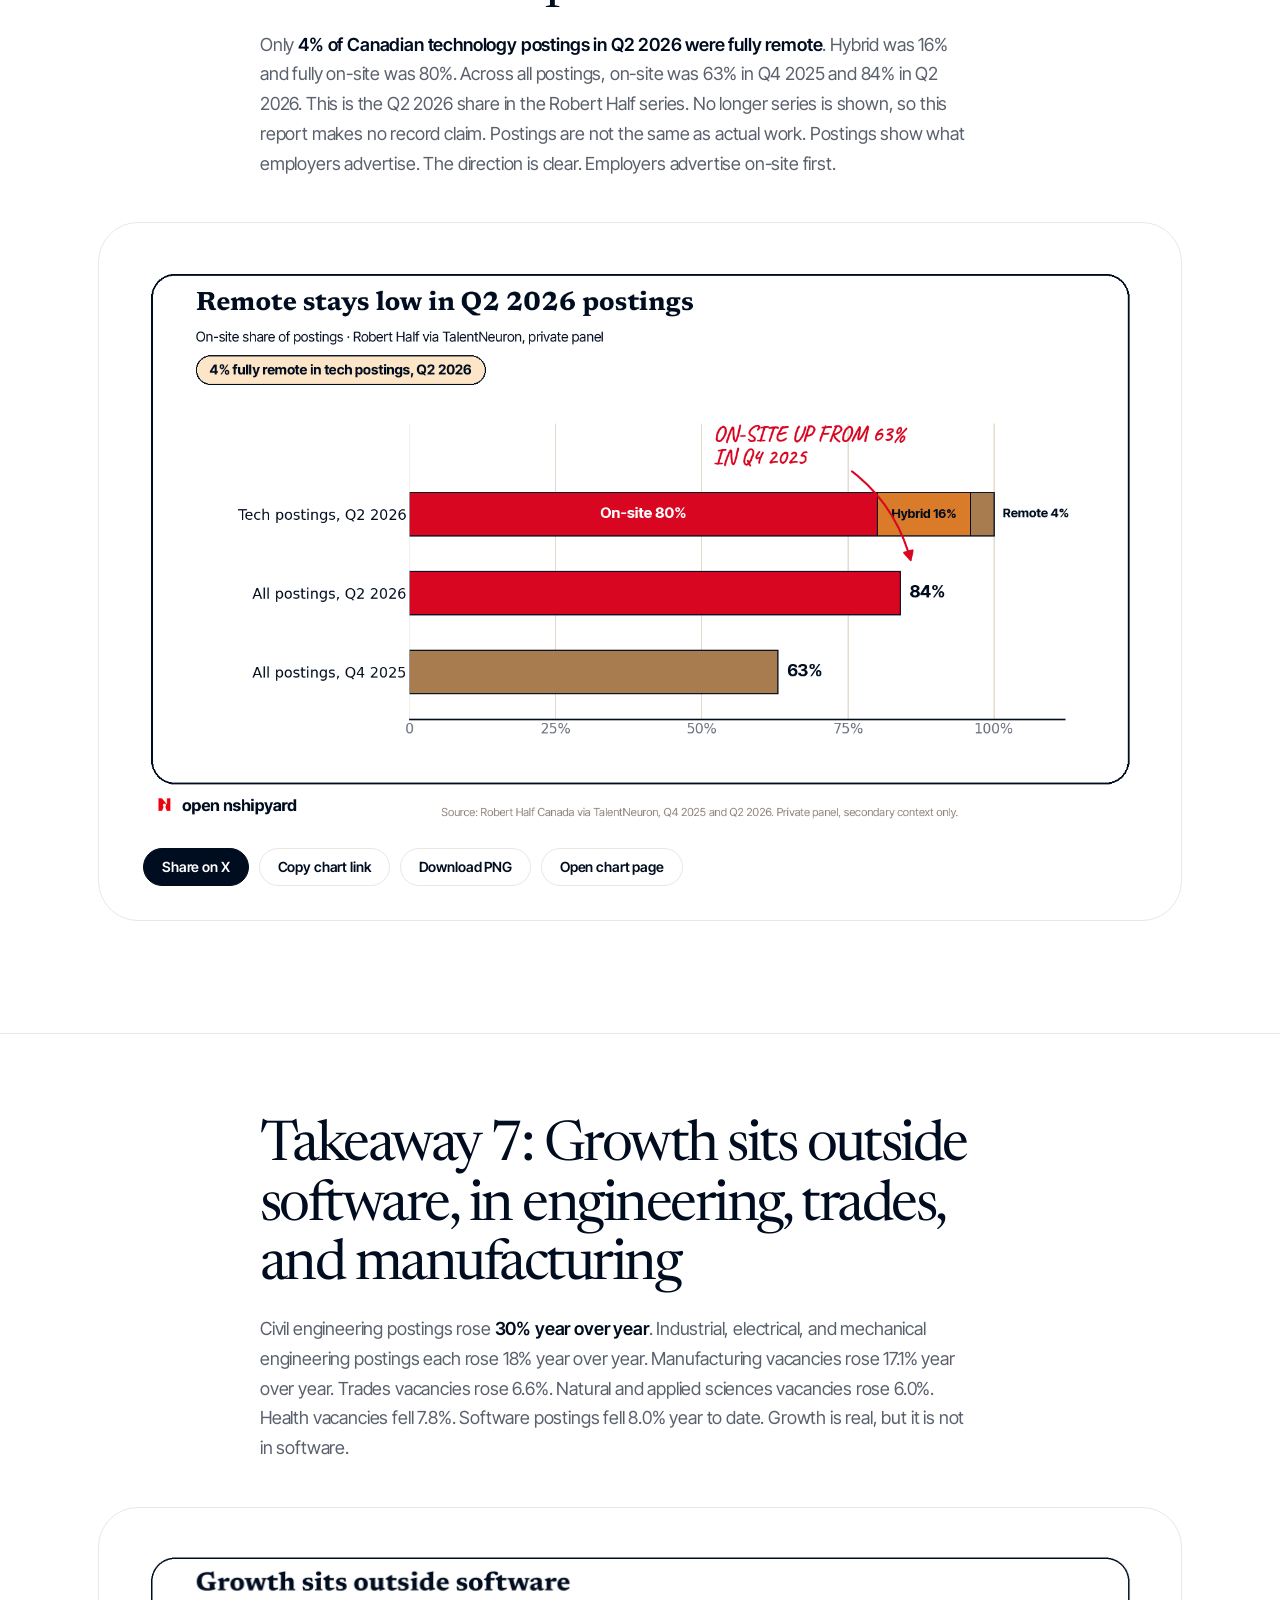
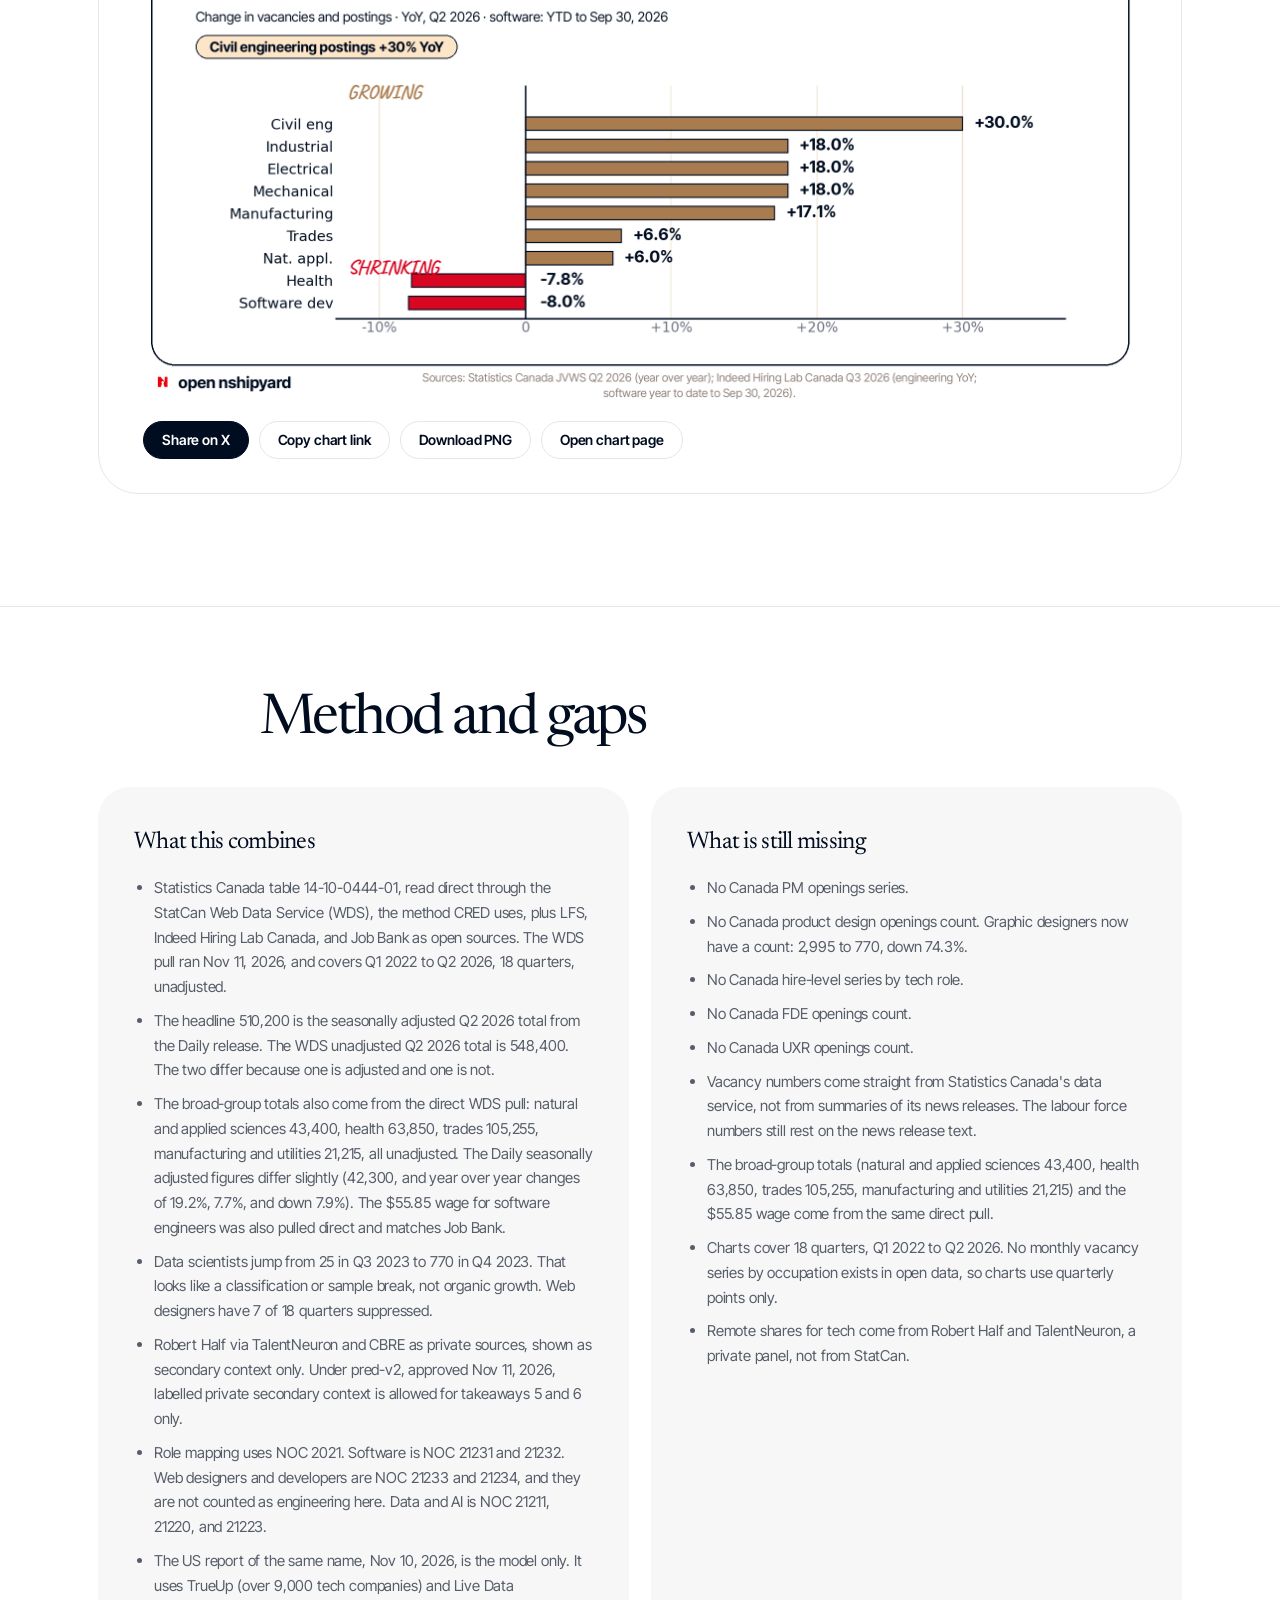
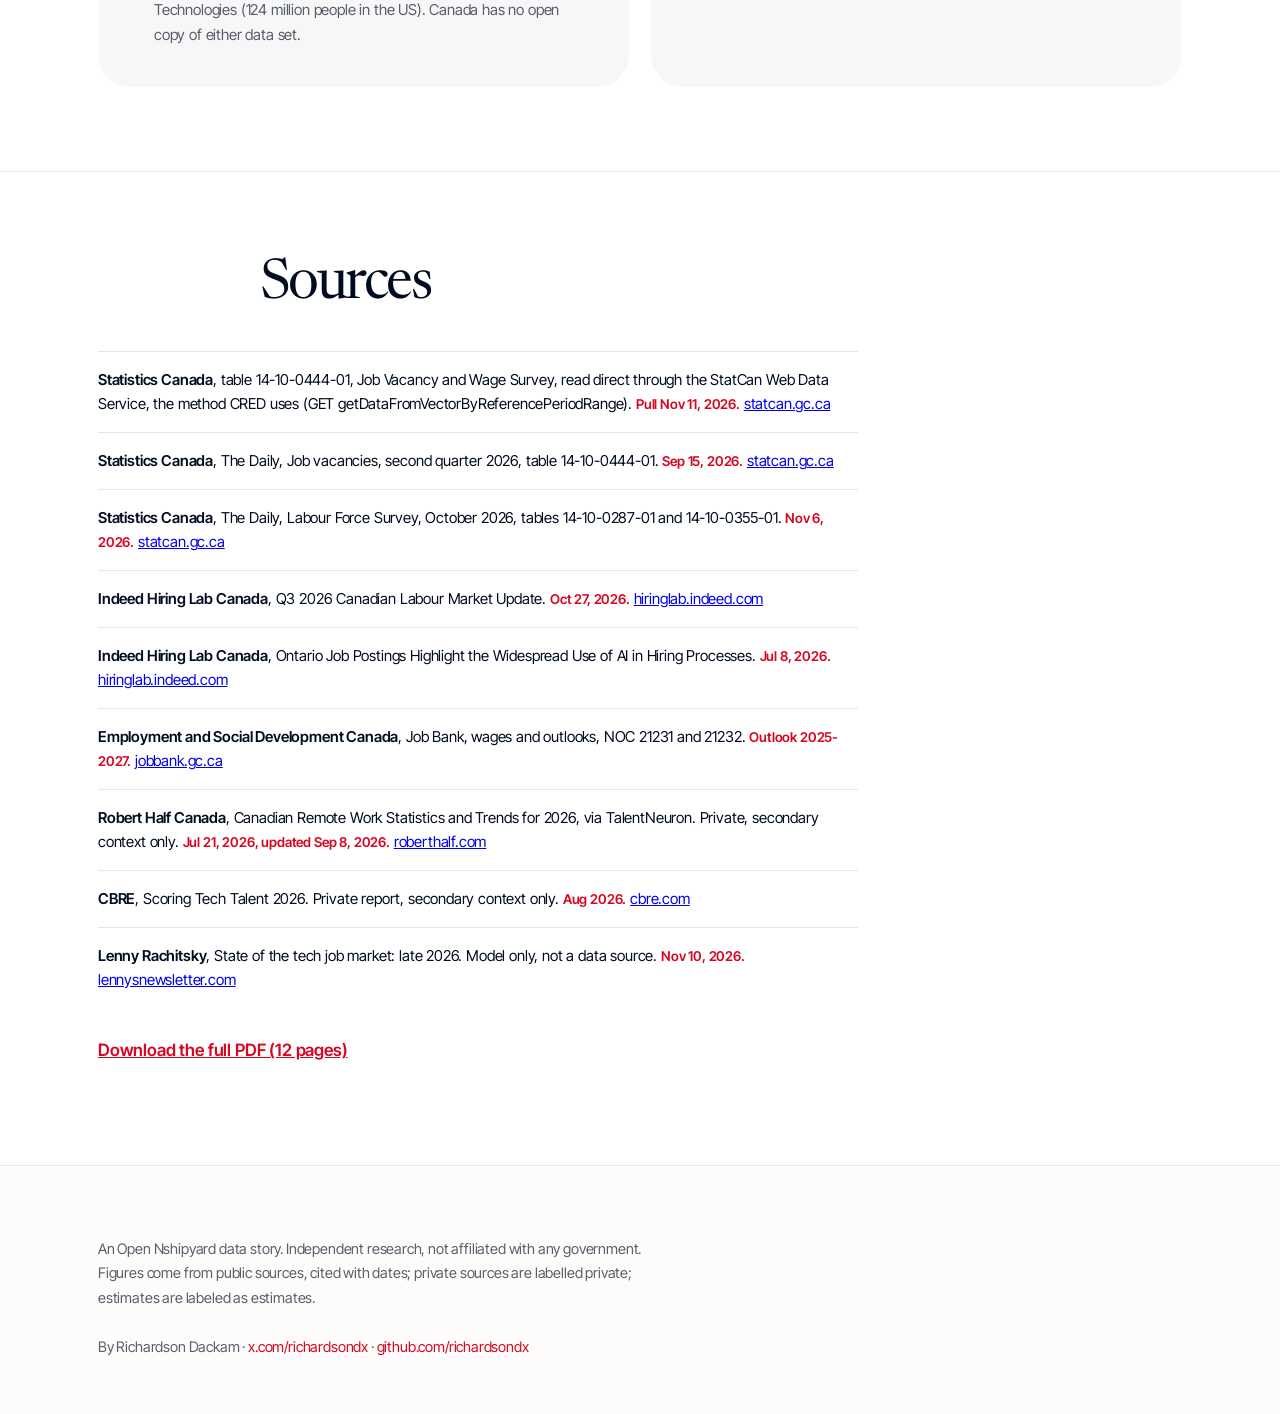
==== commit 3ab014e5: "Navbar uses the real Nshipyard logo, hero logo removed" ====
--- a/index.html
+++ b/index.html
@@ -29,7 +29,7 @@
 <header class="site-header" id="top">
   <div class="header-inner" id="headerInner">
     <a class="wordmark" href="#top" aria-label="Open Nshipyard: The State of the tech job market in Canada">
-      <svg viewBox="-1860 -2000 3720 4030" aria-hidden="true" fill="currentColor"><path d="m-90 2030 45-863a95 95 0 0 0-111-98l-859 151 116-320a65 65 0 0 0-20-73l-941-762 212-99a65 65 0 0 0 34-79l-186-572 542 115a65 65 0 0 0 73-38l105-247 423 454a65 65 0 0 0 111-57l-204-1052 327 189a65 65 0 91-27l332-652 332 652a65 65 0 0 0 91 27l327-189-204 1052a65 65 0 0 0 111 57l423-454 105 247a65 65 0 0 0 73 38l542-115-186 572a65 65 0 0 0 34 79l212 99-941 762a65 65 0 0 0-20 73l116 320-859-151a95 95 0 0 0-111 98l45 863z"></path></svg>
+      <img src="brand/logo-keyhole.png" alt="Open Nshipyard logo" style="width:30px;height:30px;flex:none">
       <span class="wordmark-text">
         <span class="wordmark-umbrella">Open Nshipyard</span>
         <span class="wordmark-project">The State of the tech job market in Canada</span>
@@ -49,10 +49,6 @@
 <main>
   <section class="cover-hero">
     <div class="wrap">
-      <div class="cover-hero-brand">
-        <svg viewBox="-1860 -2000 3720 4030" aria-hidden="true" fill="currentColor"><path d="m-90 2030 45-863a95 95 0 0 0-111-98l-859 151 116-320a65 65 0 0 0-20-73l-941-762 212-99a65 65 0 0 0 34-79l-186-572 542 115a65 65 0 0 0 73-38l105-247 423 454a65 65 0 0 0 111-57l-204-1052 327 189a65 65 0 91-27l332-652 332 652a65 65 0 0 0 91 27l327-189-204 1052a65 65 0 0 0 111 57l423-454 105 247a65 65 0 0 0 73 38l542-115-186 572a65 65 0 0 0 34 79l212 99-941 762a65 65 0 0 0-20 73l116 320-859-151a95 95 0 0 0-111 98l45 863z"></path></svg>
-        <span>open nshipyard</span>
-      </div>
       <span class="cover-hero-kicker">Open Nshipyard data story</span>
       <h1>State of the Canadian tech job market, late 2026</h1>
       <hr class="cover-hero-rule">
--- a/styles.css
+++ b/styles.css
@@ -57,7 +57,7 @@
   text-decoration: none;
   color: var(--ink);
 }
-.wordmark svg { width: 30px; height: auto; flex: none; color: #d80621; }
+.wordmark img { width: 30px; height: auto; flex: none; }
 .wordmark-text { display: flex; flex-direction: column; line-height: 1.25; }
 .wordmark-umbrella {
   font-family: var(--sans);
@@ -136,16 +136,6 @@
   padding: 72px 0 64px;
   text-align: left;
 }
-.cover-hero-brand {
-  display: flex;
-  align-items: center;
-  gap: 14px;
-  font: 700 26px/1 var(--sans);
-  letter-spacing: -0.02em;
-  color: #fff;
-  margin-bottom: 72px;
-}
-.cover-hero-brand svg { width: 52px; height: 52px; color: #fff; flex: none; }
 .cover-hero-kicker {
   display: block;
   font-size: 13px;
